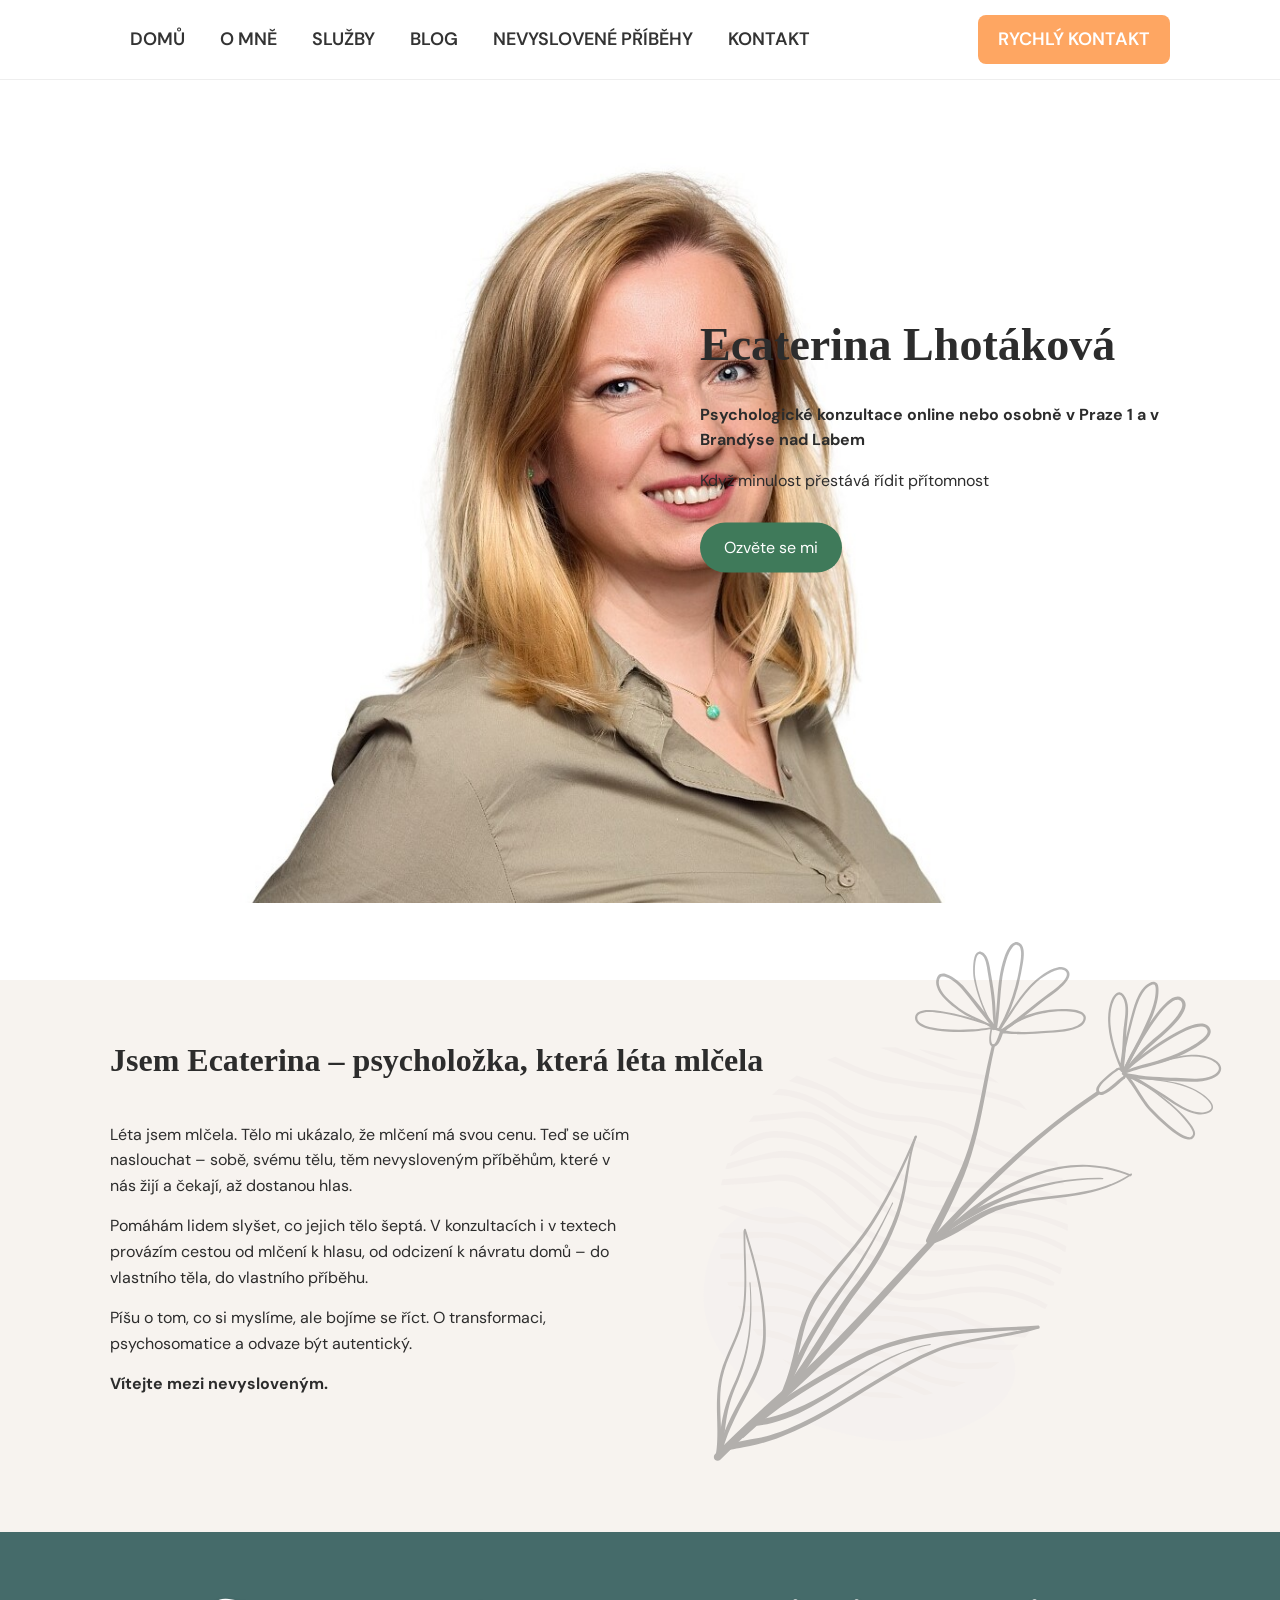
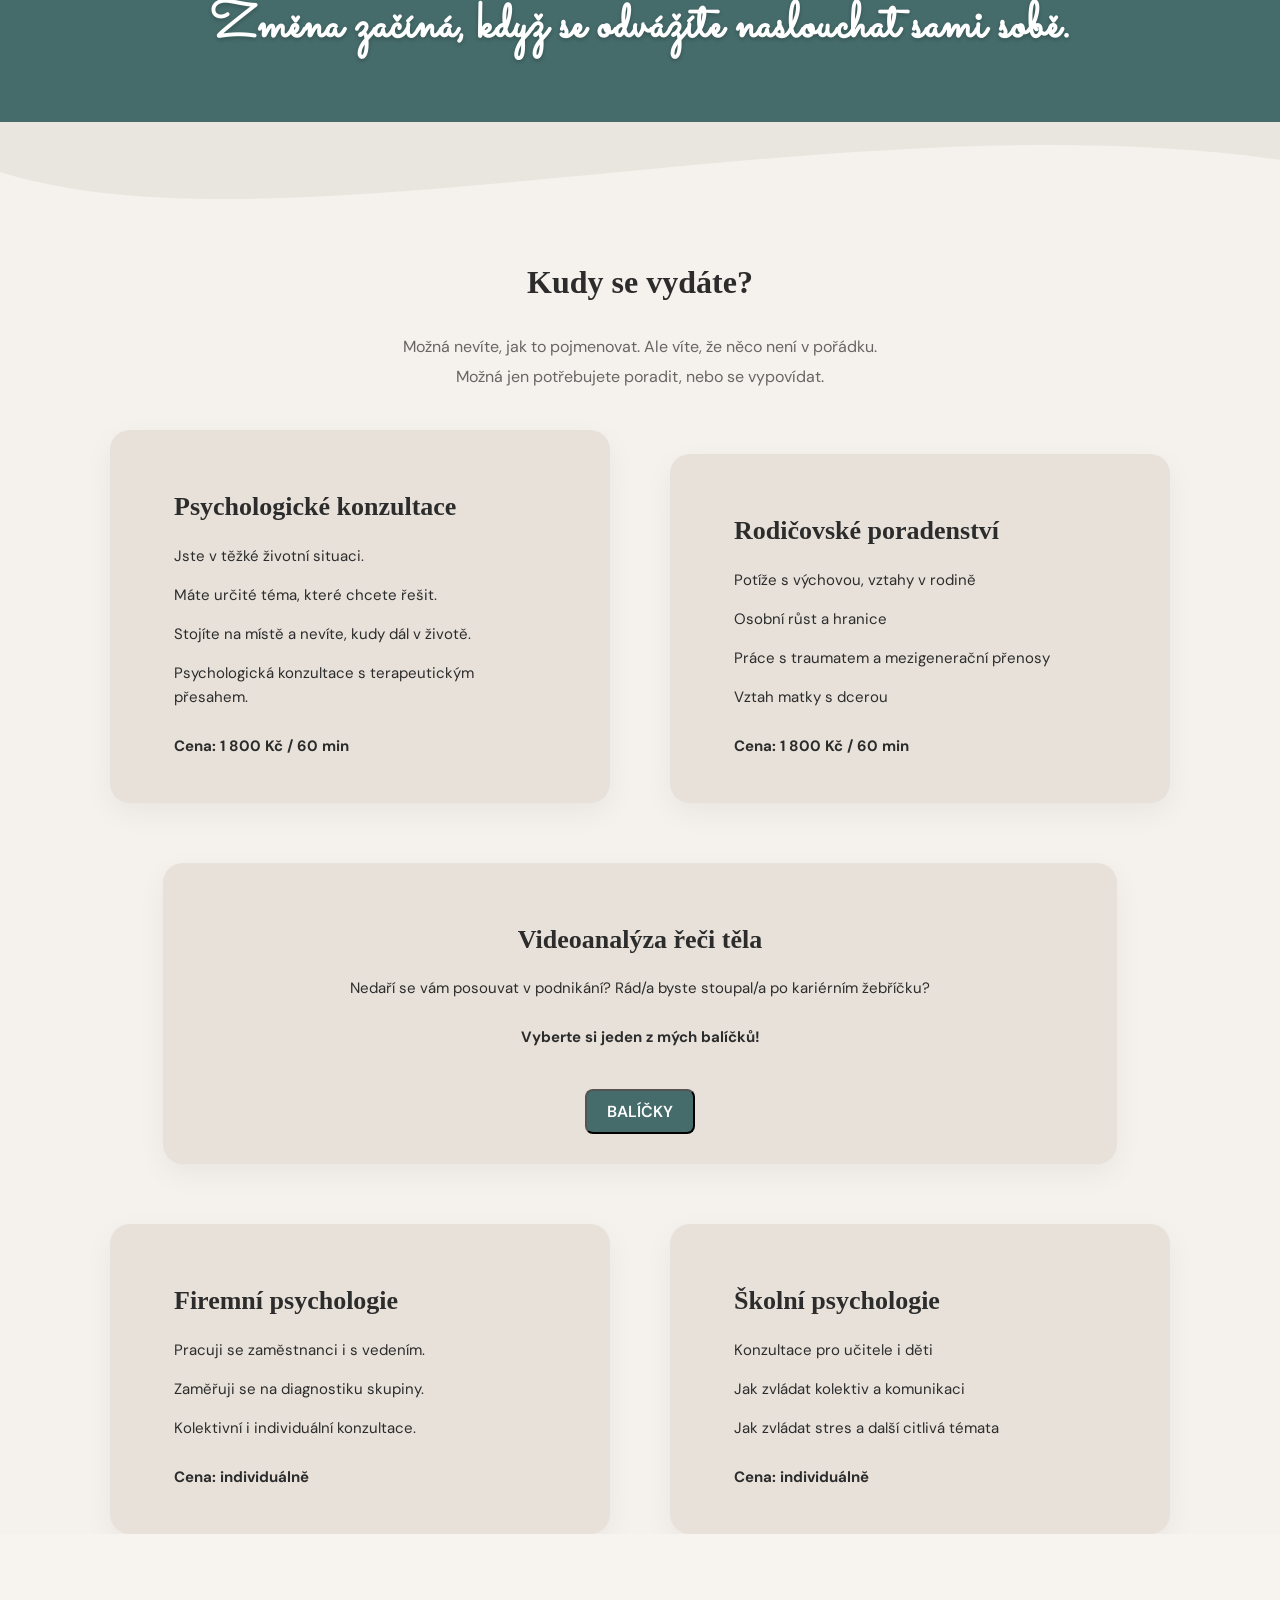
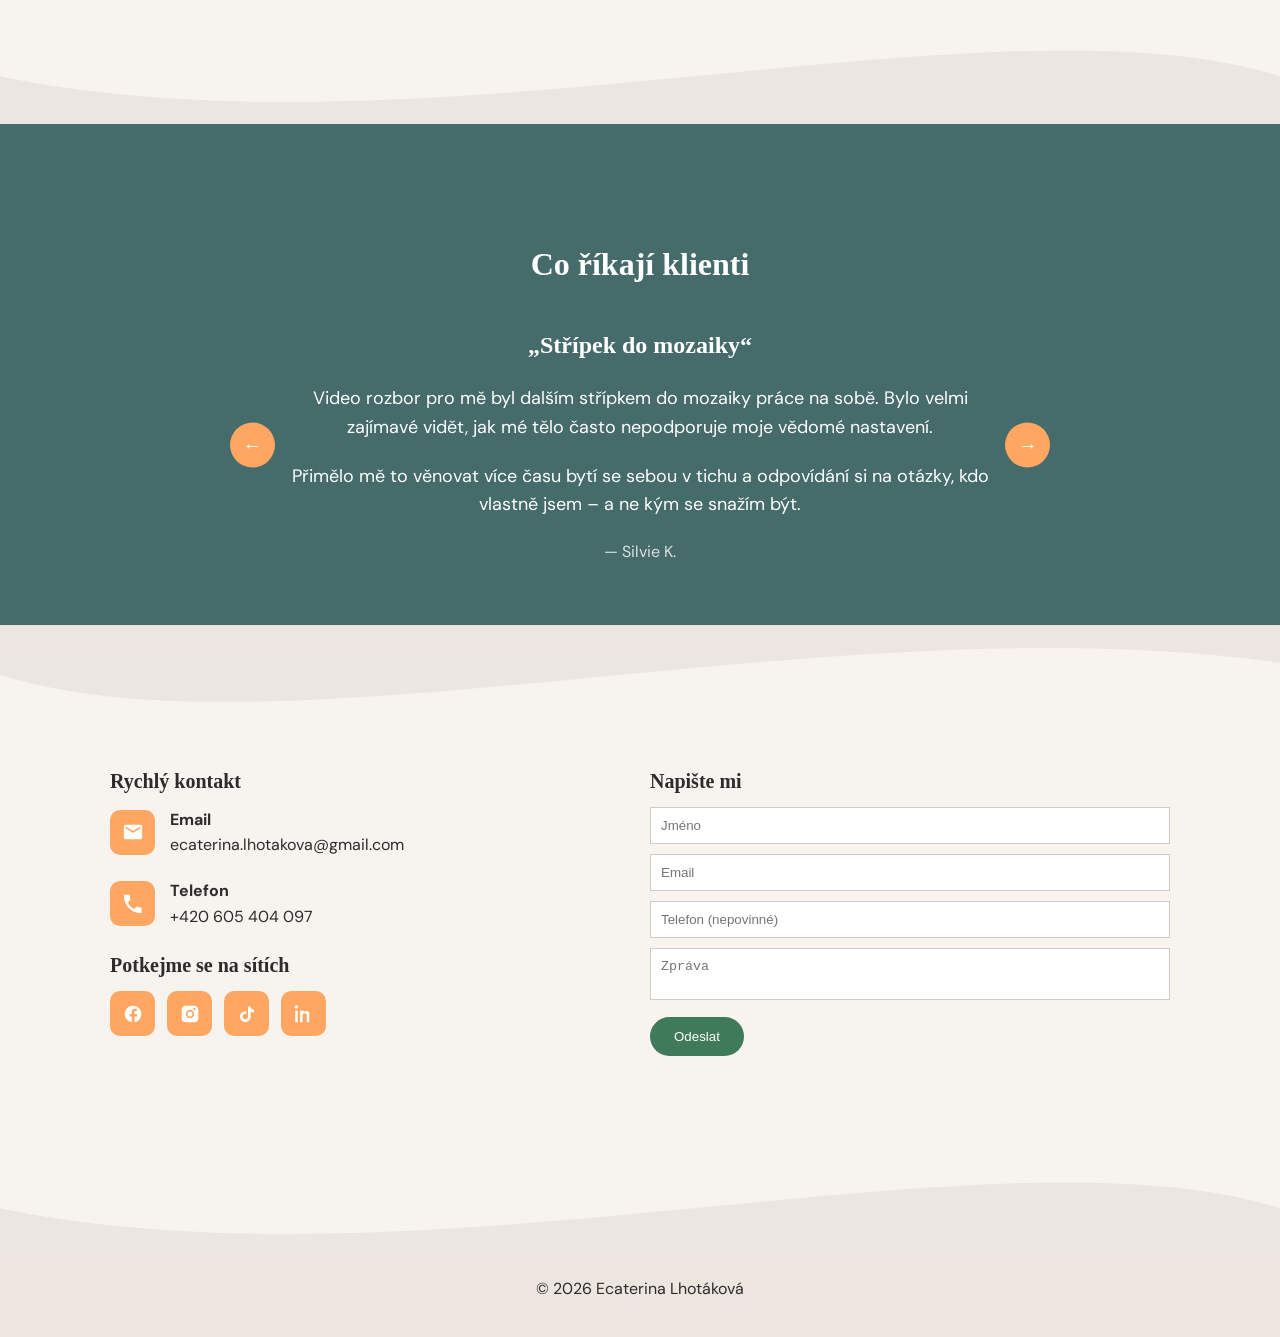
==== index.html @ ab22a276 "Update index.html" ====
<!DOCTYPE html>
<html lang="cs">
<head>
  <meta charset="UTF-8">
  <meta name="viewport" content="width=device-width, initial-scale=1.0">
  <title>Ecaterina Lhotáková</title>

  <link href="https://fonts.googleapis.com/css2?family=DM+Sans:wght@300;400;500;700&display=swap" rel="stylesheet">
  <link href="https://fonts.googleapis.com/css2?family=Great+Vibes:ital,wght@0,400;1,400&display=swap" rel="stylesheet">
  <link href="https://fonts.googleapis.com/css2?family=Sacramento&display=swap" rel="stylesheet">

  <link rel="stylesheet" href="style.css">
  <link rel="stylesheet" href="components.css">
  <link rel="stylesheet" href="pages.css">
</head>

<body id="top">

<header class="header">
  <div class="container header-inner">

    <nav class="nav">
      <a href="#top">Domů</a>
      <a href="#about">O mně</a>
      <a href="#services">Služby</a>
      <a href="blog.html">Blog</a>
      <a href="pribehy.html">Nevyslovené příběhy</a>
      <a href="#contact">Kontakt</a>
    </nav>

    <a href="#contact" class="cta-btn">Rychlý kontakt</a>

    <div class="hamburger">
      <span></span>
      <span></span>
      <span></span>
    </div>

  </div>
</header>

<main>

<section class="section hero">

    <div class="hero-text">
  <h1>Ecaterina Lhotáková</h1>


  <p class="hero-intro">
  <strong>Psychologické konzultace online nebo osobně v Praze 1 a v Brandýse nad Labem</strong>
</p>
      <p class="hero-subtitle">
  Když minulost přestává řídit přítomnost
</p>

  <a href="#contact" class="btn">Ozvěte se mi</a>
</div>

</section>

<section id="about" class="section about">
  <div class="container">

    <h2>Jsem Ecaterina – psycholožka, která léta mlčela</h2>

    <div class="about-grid">

  <div class="about-text">
    <p>
      Léta jsem mlčela. Tělo mi ukázalo, že mlčení má svou cenu. Teď se učím naslouchat – sobě, svému tělu, těm nevysloveným příběhům, které v nás žijí a čekají, až dostanou hlas.
    </p>
    <p>
      Pomáhám lidem slyšet, co jejich tělo šeptá. V konzultacích i v textech provázím cestou od mlčení k hlasu, od odcizení k návratu domů – do vlastního těla, do vlastního příběhu.
    </p>
    <p>
      Píšu o tom, co si myslíme, ale bojíme se říct. O transformaci, psychosomatice a odvaze být autentický.
    </p>
    <p><strong>Vítejte mezi nevysloveným.</strong></p>
  </div>

  <div class="about-image">
    <img src="fd.svg" alt="CTA">
  </div>

</div>
</section>

<section class="section mid-text">
  <div class="container">
    <h2>Změna začíná, když se odvážíte naslouchat sami sobě.</h2>
  </div>
</section>

<section id="services" class="section services">
  <div class="container">

    <div class="services-intro">
  <h2>Kudy se vydáte?</h2>

  <p>
    Možná nevíte, jak to pojmenovat. Ale víte, že něco není v pořádku.
  </p>

  <p>
    Možná jen potřebujete poradit, nebo se vypovídat.
  </p>
</div>

    <div class="services-grid">

      
      <div class="service-card">
        
        <h3>Psychologické konzultace</h3>
        <p>Jste v těžké životní situaci.</p>
        <p>Máte určité téma, které chcete řešit.</p>
        <p>Stojíte na místě a nevíte, kudy dál v životě.</p>
        <p>Psychologická konzultace s terapeutickým přesahem.</p>
        <p><strong>Cena: 1 800 Kč / 60 min</strong></p>
      </div>

      
      <div class="service-card">
        
        <h3>Rodičovské poradenství</h3>
        <p>Potíže s výchovou, vztahy v rodině</p>
        <p>Osobní růst a hranice</p>
        <p>Práce s traumatem a mezigenerační přenosy</p>
        <p>Vztah matky s dcerou</p>
        <p><strong>Cena: 1 800 Kč / 60 min</strong></p>
      </div>

      
      <div class="service-card service-card-main">
        
        <h3>Videoanalýza řeči těla</h3>
        <p>Nedaří se vám posouvat v podnikání? Rád/a byste stoupal/a po kariérním žebříčku?</p>
        <p><strong>Vyberte si jeden z mých balíčků!</strong></p>

        <button class="packages-btn" type="button">Balíčky</button>

        <div class="packages-content">

  <div class="package-item">
    <h4>Základní balíček</h4>
    <p>Videoanalýza + následná konzultace s doporučením</p>
    <p class="price">5 900 Kč</p>
  </div>

  <div class="package-item">
    <h4>Rozšířený balíček</h4>
    <p>Videoanalýza + následná konzultace s doporučením</p>
    <p>+ další konzultace s odstupem času (sledování pokroku)</p>
    <p class="price">7 900 Kč</p>
  </div>

  <div class="package-item">
    <h4>VIP balíček</h4>
    <p>Videoanalýza + následná konzultace s doporučením</p>
    <p>+ 2 další schůzky (sledování pokroku)</p>
    <p>+ nová videoanalýza</p>
    <p class="price">12 900 Kč</p>
  </div>

    <a href="#contact" class="packages-cta">Mám vybráno</a>

</div>
      </div>

      <div class="service-card">
        
        <h3>Firemní psychologie</h3>
        <p>Pracuji se zaměstnanci i s vedením.</p>
        <p>Zaměřuji se na diagnostiku skupiny.</p>
        <p>Kolektivní i individuální konzultace.</p>
        <p><strong>Cena: individuálně</strong></p>
      </div>
      
      
      <div class="service-card">
        
        <h3>Školní psychologie</h3>
        <p>Konzultace pro učitele i děti</p>
        <p>Jak zvládat kolektiv a komunikaci</p>
        <p>Jak zvládat stres a další citlivá témata</p>
        <p><strong>Cena: individuálně</strong></p>
      </div>

      
     </div>

  </div>
</section>

<div class="section-wave"></div>

<section class="section reviews">
  <div class="container">

    <h2 class="section-title">Co říkají klienti</h2>

    <div class="reviews-slider">

      <!-- ŠIPKA DOLEVA -->
      <button class="arrow arrow-left" type="button">&#8592;</button>

      <!-- RECENZE -->
      <div class="review active">
  <h3>„Střípek do mozaiky“</h3>
  <p>
    Video rozbor pro mě byl dalším střípkem do mozaiky práce na sobě. Bylo velmi zajímavé vidět, jak mé tělo často nepodporuje moje vědomé nastavení.
  </p>
  <p>
    Přimělo mě to věnovat více času bytí se sebou v tichu a odpovídání si na otázky, kdo vlastně jsem – a ne kým se snažím být.
  </p>
  <span class="author">— Silvie K.</span>
</div>

<div class="review">
  <h3>Nejistota při veřejném projevu</h3>
  <p>
    Službu Ecateriny jsem vyhledala, protože jsem se cítila velmi nejistě při veřejném vystupování. Získala jsem jasné vysvětlení, jaké signály svým projevem vysílám.
  </p>
  <p>
    Dostala jsem konkrétní doporučení, jak pracovat s řečí těla, abych působila jistěji. Oceňuji profesionální a zároveň srozumitelný přístup.
  </p>
  <span class="author">— Valérie M.</span>
</div>

<div class="review">
  <h3>Cit pro detail</h3>
  <p>
    Ecaterina má skvělý cit pro detail a její zpětná vazba dokáže otevřít úplně nový pohled na to, jak působíš na ostatní.
  </p>
  <p>
    Tělo a hlas často prozradí víc než slova – a když se naučíš s tím vědomě pracovat, je to silný nástroj, zejména v podnikání.
  </p>
  <span class="author">— Martin R.</span>
</div>

      <!-- ŠIPKA DOPRAVA -->
      <button class="arrow arrow-right" type="button">&#8594;</button>

    </div>

  </div>
</section>


<section id="contact" class="section contact">
  <div class="container">

      <div class="contact-grid">

      <!-- LEVÁ STRANA -->
<div class="contact-info">

  <h3>Rychlý kontakt</h3>

  <a href="mailto:ecaterina.lhotakova@gmail.com" class="contact-item">
    <div class="contact-icon">
      <svg viewBox="0 0 24 24" width="22" height="22" fill="currentColor">
        <path d="M20 4H4c-1.1 0-2 .9-2 2v12c0 1.1.9 2 2 2h16c1.1 0 2-.9 2-2V6c0-1.1-.9-2-2-2zm0 4-8 5-8-5V6l8 5 8-5v2z"/>
      </svg>
    </div>
    <div>
      <strong>Email</strong><br>
      ecaterina.lhotakova@gmail.com
    </div>
  </a>

  <a href="tel:+420605404097" class="contact-item">
    <div class="contact-icon">
      <svg viewBox="0 0 24 24" width="22" height="22" fill="currentColor">
        <path d="M6.6 10.8c1.4 2.7 3.9 5.2 6.6 6.6l2.2-2.2c.3-.3.7-.4 1.1-.3 1.2.4 2.5.6 3.9.6.6 0 1 .4 1 1V21c0 .6-.4 1-1 1C10.5 22 2 13.5 2 3c0-.6.4-1 1-1h4.5c.6 0 1 .4 1 1 0 1.4.2 2.7.6 3.9.1.4 0 .8-.3 1.1l-2.2 2.2z"/>
      </svg>
    </div>
    <div>
      <strong>Telefon</strong><br>
      +420 605 404 097
    </div>
  </a>

  <h3>Potkejme se na sítích</h3>

  <div class="socials">

    <a href="https://www.facebook.com/ecaterina.vascautan?locale=cs_CZ" target="_blank">
      <div class="social-icon">
        <svg viewBox="0 0 24 24" width="20" height="20" fill="currentColor">
          <path d="M22 12a10 10 0 1 0-11.5 9.9v-7H8v-3h2.5V9.5c0-2.5 1.5-3.9 3.8-3.9 1.1 0 2.3.2 2.3.2v2.5h-1.3c-1.3 0-1.7.8-1.7 1.6V12H17l-.4 3h-2.7v7A10 10 0 0 0 22 12"/>
        </svg>
      </div>
    </a>

    <a href="https://www.instagram.com/ecaterina_lhotakova/?next=%2F" target="_blank">
      <div class="social-icon">
        <svg viewBox="0 0 24 24" width="20" height="20" fill="currentColor">
          <path d="M7 2C4.2 2 2 4.2 2 7v10c0 2.8 2.2 5 5 5h10c2.8 0 5-2.2 5-5V7c0-2.8-2.2-5-5-5H7zm5 5a5 5 0 1 1 0 10 5 5 0 0 1 0-10zm6.5-.9a1.4 1.4 0 1 1-2.8 0 1.4 1.4 0 0 1 2.8 0zM12 9a3 3 0 1 0 0 6 3 3 0 0 0 0-6z"/>
        </svg>
      </div>
    </a>

    <a href="https://www.tiktok.com/@ecatherina.obaterida?_r=1&_t=ZN-95kZPZFMeaU" target="_blank">
      <div class="social-icon">
        <svg viewBox="0 0 24 24" width="20" height="20" fill="currentColor">
          <path d="M16 3c.6 2.1 2.3 3.8 4.5 4.2v3.1c-1.4-.1-2.8-.6-4-1.4v6.3a6.5 6.5 0 1 1-6.5-6.5c.4 0 .8 0 1.2.1v3.3c-.4-.1-.8-.2-1.2-.2a3.2 3.2 0 1 0 3.2 3.2V3h2.8z"/>
        </svg>
      </div>
    </a>

    <a href="https://www.linkedin.com/in/ecaterina-lhotáková/" target="_blank">
  <div class="social-icon">
    <svg viewBox="0 0 24 24" width="20" height="20" fill="currentColor">
      <path d="M4.98 3.5C4.98 4.6 4.1 5.5 3 5.5S1.02 4.6 1.02 3.5 1.9 1.5 3 1.5s1.98.9 1.98 2zM1.5 8h3V22h-3V8zm7.5 0h2.88v1.91h.04c.4-.76 1.38-1.56 2.84-1.56 3.04 0 3.6 2 3.6 4.59V22h-3v-7.12c0-1.7-.03-3.88-2.36-3.88-2.36 0-2.72 1.84-2.72 3.75V22h-3V8z"/>
    </svg>
  </div>
</a>

  </div>

</div>

      <!-- PRAVÁ STRANA -->
      <div class="contact-form-wrapper">

        <h3>Napište mi</h3>

        <form class="contact-form">
  <input type="text" placeholder="Jméno" required>
  <input type="email" placeholder="Email" required>
  <input type="tel" placeholder="Telefon (nepovinné)">
  <textarea placeholder="Zpráva" required></textarea>

  <button type="submit" class="btn">Odeslat</button>
</form>

      </div>

    </div>

  </div>
</section>

<div class="section-wave"></div>

</main>

<footer class="footer">
  <div class="container">
    <p>© 2026 Ecaterina Lhotáková</p>
  </div>
</footer>

<script>
  const btn = document.querySelector('.packages-btn');
  const content = document.querySelector('.packages-content');
  const card = document.querySelector('.service-card-main');
  const cta = document.querySelector('.packages-cta');

  btn.addEventListener('click', function(e) {
    e.preventDefault();
    e.stopPropagation();

    content.classList.toggle('active');

    if (content.classList.contains('active')) {
      btn.textContent = 'Skrýt balíčky';
    } else {
      btn.textContent = 'Balíčky';
    }
  });

  content.addEventListener('click', function(e) {
    e.stopPropagation();
  });

  document.addEventListener('click', function(e) {
  if (!e.target.closest('.service-card-main')) {
    content.classList.remove('active');
    btn.textContent = 'Balíčky';
  }
});

  cta.addEventListener('click', function() {
    content.classList.remove('active');
    btn.textContent = 'Balíčky';
  });

/* RECENZE SLIDER */
const reviews = document.querySelectorAll('.review');
const leftArrow = document.querySelector('.arrow-left');
const rightArrow = document.querySelector('.arrow-right');

let current = 0;

function showReview(index) {
  reviews.forEach(r => r.classList.remove('active'));
  reviews[index].classList.add('active');
}

rightArrow.addEventListener('click', function() {
  current++;
  if (current >= reviews.length) current = 0;
  showReview(current);
});

leftArrow.addEventListener('click', function() {
  current--;
  if (current < 0) current = reviews.length - 1;
  showReview(current);
});

  /* SWIPE PRO MOBILY */
let touchStartX = 0;
let touchEndX = 0;

const slider = document.querySelector('.reviews-slider');

slider.addEventListener('touchstart', e => {
  touchStartX = e.changedTouches[0].screenX;
}, {passive: true});

slider.addEventListener('touchend', e => {
  touchEndX = e.changedTouches[0].screenX;
  handleSwipe();
}, {passive: true});

function handleSwipe() {
  const swipeThreshold = 50; // minimální délka swipu v pixelech
  
  if (touchEndX < touchStartX - swipeThreshold) {
    // Swipe doleva -> další recenze
    current++;
    if (current >= reviews.length) current = 0;
    showReview(current);
  }
  
  if (touchEndX > touchStartX + swipeThreshold) {
    // Swipe doprava -> předchozí recenze
    current--;
    if (current < 0) current = reviews.length - 1;
    showReview(current);
  }
}

 /* HAMBURGER MENU + LOCK SCROLL (FULL FIX) */
const hamburger = document.querySelector('.hamburger');
const nav = document.querySelector('.nav');
const navLinks = document.querySelectorAll('.nav a');

let scrollPosition = 0;

hamburger.addEventListener('click', function(e) {
  e.stopPropagation();

  const isOpen = hamburger.classList.toggle('active');
  nav.classList.toggle('active');

  if (isOpen) {
    scrollPosition = window.scrollY;
    document.body.style.top = `-${scrollPosition}px`;
    document.body.classList.add('menu-open');
  } else {
    document.body.classList.remove('menu-open');
    document.body.style.top = '';
    window.scrollTo(0, scrollPosition);
  }
});

/* ZAVŘENÍ KLIKEM MIMO */
document.addEventListener('click', function(e) {
  if (!e.target.closest('.header')) {

    hamburger.classList.remove('active');
    nav.classList.remove('active');

    if (document.body.classList.contains('menu-open')) {
      document.body.classList.remove('menu-open');
      document.body.style.top = '';
      window.scrollTo(0, scrollPosition);
    }

  }
});

/* ZAVŘENÍ PO KLIKU NA POLOŽKU */
navLinks.forEach(link => {
  link.addEventListener('click', function(e) {

    hamburger.classList.remove('active');
    nav.classList.remove('active');

    document.body.classList.remove('menu-open');
    document.body.style.top = '';

    if (link.getAttribute('href') === '#top') {
      window.scrollTo({ top: 0, behavior: 'smooth' });
    } else {
      window.scrollTo(0, scrollPosition);
    }

  });
});
</script>

</body>
</html>
---- style.css ----
:root {
  --primary: #8c6f5a;
  --bg: #f7f3ef;
  --text: #2c2c2c;
  --accent: #d6c3b3;
}

/* RESET + ZÁKLAD */
* {
  margin: 0;
  padding: 0;
  box-sizing: border-box;
}

body {
  font-family: "DM Sans", Helvetica, Arial, sans-serif;
  line-height: 1.6;
  color: var(--text);
  background: var(--bg);
  overflow-x: hidden;
}

html {
  scroll-behavior: smooth;
  overflow-x: hidden;
}

h1, h2, h3 {
  font-family: Georgia, serif;
}

/* KONTEJNER */
.container {
  max-width: 1100px;
  margin: 0 auto;
  padding: 0 20px;
}

/* SEKCE */
.section {
  padding: 60px 0;
  scroll-margin-top: 70px;
}

/* NADPISY */
h1 {
  font-size: 32px;
  margin-bottom: 20px;
}

h2 {
  font-size: 24px;
  margin-bottom: 40px;
  line-height: 1.3;
}

h3 {
  font-size: 20px;
  margin-bottom: 10px;
}

/* TEXT */
p {
  margin-bottom: 15px;
}

@media (max-width: 768px) {
  body.menu-open {
    position: fixed;
    width: 100%;
    overflow: hidden;
  }
}
---- components.css ----
/* TLAČÍTKO */
.btn {
  display: inline-block;
  padding: 12px 24px;
  background: #3f7a5a;
  color: white;
  text-decoration: none;
  border-radius: 30px;
  transition: 0.3s;
  width: auto;
}

.btn:hover {
  background: #6f5747;
}

/* HEADER */
.header {
  background: white;
  border-bottom: 1px solid #eee;
  position: fixed;
  top: 0;
  left: 0;
  width: 100%;
  z-index: 1000;
}

.header-inner {
  display: flex;
  justify-content: space-between;
  align-items: center;
  padding: 15px 20px;
}

.nav {
  display: flex;
  gap: 35px;
  align-items: center;
  padding-left: 20px;
}

.nav a {
  text-decoration: none;
  color: #333333;
  font-size: 18px;
  font-family: "DM Sans", Helvetica, Arial, Lucida, sans-serif;
  text-transform: uppercase;
  font-weight: 600;
  transition: color 0.3s ease;
}

.nav a:hover {
  color: #FEA662;
}

/* HERO */
.hero {
  position: relative;
  padding: 0;
  height: 100vh;
  margin-top: 80px;

  background-image: url("ecaterina.jpg");
  background-size: contain;
  background-repeat: no-repeat;
  background-position: -40% center;
  background-color: white;
}

.hero .container {
  height: 100%;
  display: flex;
  flex-direction: column;
  justify-content: center;
  align-items: flex-end;

  width: 100%;
  padding-right: 80px;
}

.hero-text {
  position: absolute;
  right: 80px;
  top: 40%;
  transform: translateY(-50%);

  max-width: 500px;
  text-align: left;
}

.hero h1 {
  font-size: 46px;
}

.hero-subtitle {
  margin-bottom: 30px;
}

/* GRIDY */
.about-grid {
  display: grid;
  gap: 20px;
}

.contact-grid {
  display: grid;
  gap: 20px;
}

/* KARTY */
.service-card:nth-child(odd) {
  align-self: flex-start;
}

.service-card:nth-child(even) {
  align-self: flex-end;
}


/* FORM */
.contact-form input,
.contact-form textarea {
  width: 100%;
  padding: 10px;
  margin-bottom: 10px;
  border: 1px solid #ccc;
  resize: none;
}

/* FOOTER */
.footer {
  text-align: center;
  padding: 20px 0;
  margin-top: 0px;
  background: #ece6df
}

.blog-grid {
  display: grid;
  gap: 20px;
}

.blog-card {
  padding: 25px;
  background: white;
  border-radius: 12px;
  box-shadow: 0 5px 20px rgba(0,0,0,0.05);
}

.story {
  max-width: 700px;
  margin: 0 auto;
  font-size: 17px;
  line-height: 1.8;
}

.about-grid {
  position: relative;
}

.about-image {
  position: absolute;
  right: 50px;
  top: -250px;
  z-index: 10;
}

.about-image img {
  max-width: 400px;
  width: 100%;
  transform: rotate(45deg);
  opacity: 0.35;
}

.about h2 {
  position: relative;
  z-index: 20;
}

.mid-text {
  background: #456B6A;
  text-align: center;
  margin-top: 60px;
}

.mid-text h2 {
  color: white;
  margin: 0 auto;
  max-width: 1100px;
  line-height: 1.4;
  letter-spacing: 0.5px;
  font-family: 'Sacramento', cursive;
  font-size: 50px;
  text-shadow: 0 2px 4px rgba(0,0,0,0.2);
}

.cta-btn {
  background: #FEA662;
  color: white;
  padding: 10px 20px;
  border-radius: 8px;
  text-decoration: none;
  font-family: "DM Sans", Helvetica, Arial, sans-serif;
  font-size: 18px;
  font-weight: 600;
  text-transform: uppercase;
  transition: background 0.3s ease;
}

.cta-btn:hover {
  background: #e69555;
}

.services .section-title {
  text-align: center;
}


/* INTRO */
.services-intro {
  text-align: center;
  max-width: 600px;
  margin: 80px auto 40px;
}

.services-intro p {
  opacity: 0.7;
  margin-top: -10px;
}

.services {
  background: #f5f1ec;
  position: relative;
  overflow: hidden;
  margin-bottom: 0px;
  padding-bottom: 0;
}

.services::before {
  content: "";
  position: absolute;
  top: -100px;
  left: 0;
  width: 100%;
  height: 300px;

  background-image: url("data:image/svg+xml,%3Csvg viewBox='0 0 1440 320' xmlns='http://www.w3.org/2000/svg'%3E%3Cpath fill='%23d8d1ca' fill-opacity='0.4' d='M0,160 C320,260 960,60 1440,160 L1440,0 L0,0 Z'%3E%3C/path%3E%3C/svg%3E");
  background-repeat: no-repeat;
  background-size: cover;
  z-index: 0;
}

.section-wave {
  width: 100%;
  height: 190px;

  background-image: url("data:image/svg+xml,%3Csvg viewBox='0 0 1440 320' xmlns='http://www.w3.org/2000/svg'%3E%3Cpath fill='%23d8d1ca' fill-opacity='0.4' d='M0,160 C320,60 960,260 1440,160 L1440,320 L0,320 Z'%3E%3C/path%3E%3C/svg%3E");
  background-repeat: no-repeat;
  background-size: cover;

  transform: scaleX(-1);

  display: block;
  line-height: 0;
}

.service-card h3 {
  margin-top: 0;
}

.services-row .service-card > *:last-child {
  margin-top: auto;
}

@media (min-width: 768px) {
  .services-grid {
    grid-template-columns: repeat(2, 1fr);
  }

.service-card-main {
  grid-column: span 2;
  width: 90%;
  margin: 0 auto;
}
}

/* SERVICE KARTY */
.services-grid {
  display: grid;
  gap: 60px;
  margin-top: 40px;
}

.service-card {
  position: relative;
  background: #e7e1da;
  padding: 40px 64px 30px;
  border-radius: 20px;
  text-align: left;
  box-shadow: 0 10px 30px rgba(0,0,0,0.05);
}

.service-card p {
  font-size: 15px;
}

.service-card strong {
  display: block;
  margin-top: 25px;
}

.service-card h3 {
  margin-top: 20px;
  margin-bottom: 20px;
  font-size: 26px;
  line-height: 1.3;
}

.service-card-main {
  text-align: center;
}

/* TLAČÍTKO BALÍČKY */
.packages-btn {
  display: inline-block;
  margin-top: 25px;

  background: #456B6A; /* stejná barva jako mid-text */
  color: white;

  padding: 10px 20px;
  border-radius: 8px;

  text-decoration: none;
  font-family: "DM Sans", Helvetica, Arial, sans-serif;
  font-size: 16px;
  font-weight: 600;
  text-transform: uppercase;
}

.packages-btn:hover {
  background: #6f5747;
}

/* BALÍČKY - skryté */
.packages-content {
  max-height: 0;
  overflow: hidden;
  transition: max-height 0.5s ease;

  margin-top: 0;
  text-align: center;
}

.packages-content.active {
  max-height: 1000px;
  margin-top: 25px;
}

/* CTA v balíčcích */
.packages-cta {
  display: inline-block;
  margin-top: 30px;

  background: #FEA662;
  color: white;

  padding: 12px 24px;
  border-radius: 8px;

  text-decoration: none;
  font-weight: 600;
  text-transform: uppercase;
}

.packages-cta:hover {
  background: #e69555;
}

/* RECENZE */
.reviews {
  background: #456B6A;
  text-align: center;
  margin-top: 0;
  padding-top: 120px;
  position: relative;
  z-index: 2;
}

.reviews h2 {
  color: white;
}

.reviews-slider {
  position: relative;
  max-width: 700px;
  margin: 0 auto;
  min-height: 200px;
}

/* PLYNULÝ PŘECHOD RECENZÍ */
.review {
  position: absolute;
  top: 0;
  left: 0;
  width: 100%;

  opacity: 0;
  transition: opacity 0.5s ease;

  color: white;
}

.review.active {
  opacity: 1;
  position: relative;
}

.review h3 {
  font-size: 24px;
  margin-bottom: 20px;
}

.review p {
  font-size: 18px;
  line-height: 1.6;
  margin-bottom: 20px;
}

.author {
  display: block;
  font-size: 16px;
  opacity: 0.8;
}

/* ŠIPKY */
.arrow {
  position: absolute;
  top: 50%;
  transform: translateY(-50%);

  width: 45px;
  height: 45px;

  border-radius: 50%;
  border: none;

  background: #FEA662;
  color: white;

  font-size: 20px;
  cursor: pointer;

  transition: background 0.3s ease;
}

.arrow:hover {
  background: #e69555;
}

.arrow-left {
  left: -60px;
}

.arrow-right {
  right: -60px;
}

/* KONTAKT IKONY */
.contact-item {
  display: flex;
  align-items: center;
  gap: 15px;
  margin-bottom: 20px;
}

.contact-icon {
  width: 45px;
  height: 45px;

  border-radius: 10px; /* místo 50% */

  background: #FEA662;
  color: white;

  display: flex;
  align-items: center;
  justify-content: center;
}

.contact-item {
  color: inherit;
  text-decoration: none;
}

.contact-item:hover {
  text-decoration: none;
}

.socials {
  display: flex;
  gap: 12px;
  margin-top: 10px;
}

.social-icon {
  width: 45px;
  height: 45px;
  border-radius: 10px;

  background: #FEA662;
  color: white;

  display: flex;
  align-items: center;
  justify-content: center;
}

.contact {
  position: relative;
  padding-bottom: 10px;
}

.contact::before {
  content: "";
  position: absolute;
  top: -100px;
  left: 0;
  width: 100%;
  height: 300px;

  background-image: url("data:image/svg+xml,%3Csvg viewBox='0 0 1440 320' xmlns='http://www.w3.org/2000/svg'%3E%3Cpath fill='%23d8d1ca' fill-opacity='0.4' d='M0,160 C320,260 960,60 1440,160 L1440,0 L0,0 Z'%3E%3C/path%3E%3C/svg%3E");
  background-repeat: no-repeat;
  background-size: cover;

  z-index: 0;
}

.contact .container {
  position: relative;
  z-index: 1;
  padding-top: 80px;
}

.contact-form .btn {
  background: #3f7a5a;
  color: white;
  border-radius: 30px;
  padding: 12px 24px;
  border: none;
  cursor: pointer;
}

.contact-form .btn:hover {
  background: #6f5747;
}

/* HAMBURGER */
.hamburger {
  display: none;
  flex-direction: column;
  gap: 5px;
  cursor: pointer;
}

/* ČÁRKY */
.hamburger span {
  width: 28px;
  height: 3px;
  background: #FEA662;
  display: block;
  transition: 0.3s;
}

/* MOBIL */
@media (max-width: 768px) {

  .hamburger {
    display: flex;
    margin-left: auto;
  }

  .nav {
    position: absolute;
    top: 70px;
    left: 0;
    width: 100%;
    background: white;

    display: flex;
    flex-direction: column;
    gap: 20px;
    padding: 30px 20px;

    transform: translateY(-20px);
    opacity: 0;
    pointer-events: none;

    transition: all 0.3s ease;
  }

  .nav.active {
    transform: translateY(0);
    opacity: 1;
    pointer-events: auto;
  }

  .hamburger.active span:nth-child(1) {
    transform: rotate(45deg) translate(5px, 5px);
  }

  .hamburger.active span:nth-child(2) {
    opacity: 0;
  }

  .hamburger.active span:nth-child(3) {
    transform: rotate(-45deg) translate(6px, -6px);
  }

  .header-inner {
    display: flex;
    justify-content: space-between;
    align-items: center;
    position: relative;
  }

  .hero {
  height: auto !important;

  padding-top: 220px !important; /* 🔥 HLAVNÍ ŘÍZENÍ POZICE */
  padding-bottom: 40px !important;

  background-size: contain !important;
  background-position: top center !important;
  background-repeat: no-repeat !important;
}

.hero::before {
  display: none !important; /* 🔥 úplně vypnout */
}

.hero-text {
  position: static !important;
  transform: none !important;

  max-width: 100%;
  text-align: center;
  padding: 0 20px;
}

.hero h1 {
  margin-bottom: 10px;
}

.hero-subtitle {
  margin-bottom: 20px;
}

.hero .btn {
  margin-top: 10px;
}

  .reviews-slider {
    display: flex;
    flex-wrap: wrap;         /* Umožní prvkům skládat se pod sebe */
    justify-content: center; /* Vše (recenze i šipky) bude na střed */
    max-width: 100%;
  }

  .review {
    width: 100%;             /* Recenze zabere celý řádek, čímž odsune šipky pod sebe */
    order: -1;               /* Pojistka, aby recenze byla vždy nad šipkami */
    position: relative;      /* Resetuje absolutní pozici z PC */
    opacity: 0;
    display: none;           /* Skryje neaktivní recenze */
  }

  .review.active {
    display: block;          /* Ukáže jen tu aktivní */
    opacity: 1;
    margin-bottom: 30px;     /* Mezera mezi textem a šipkami */
  }

  .arrow {
    position: static;        /* Šipky přestanou "létat" a sednou si do řady */
    transform: none;
    margin: 0 30px;          /* Mezera mezi šipkami navzájem */
    display: flex;           /* Aby zůstaly viditelné a vycentrované */
    align-items: center;
    justify-content: center;
  }

  .about-image {
    position: absolute;
   
    top: 0px;
    
    right: 50px; 
    z-index: 1;
  }

  .about-image img {
    
    max-width: 400px; 
    width: 100%;
    
   
    opacity: 0.1; 
    
   
    transform: rotate(0deg); 
  }

  .about-text {
    position: relative;
    z-index: 5; 
  }

  .about {
    overflow: hidden;
  }
}
---- pages.css ----
/* TABLET A VÝŠ */
@media (min-width: 768px) {

  .about-grid {
    grid-template-columns: 1fr 1fr;
    align-items: center;
  }

  .services-grid {
  grid-template-columns: 1fr 1fr;
}

  .contact-grid {
    grid-template-columns: 1fr 1fr;
  }

.blog-grid {
  grid-template-columns: repeat(2, 1fr);
}

}

/* DESKTOP */
@media (min-width: 1024px) {

  h1 {
    font-size: 42px;
  }

  h2 {
    font-size: 32px;
  }

}
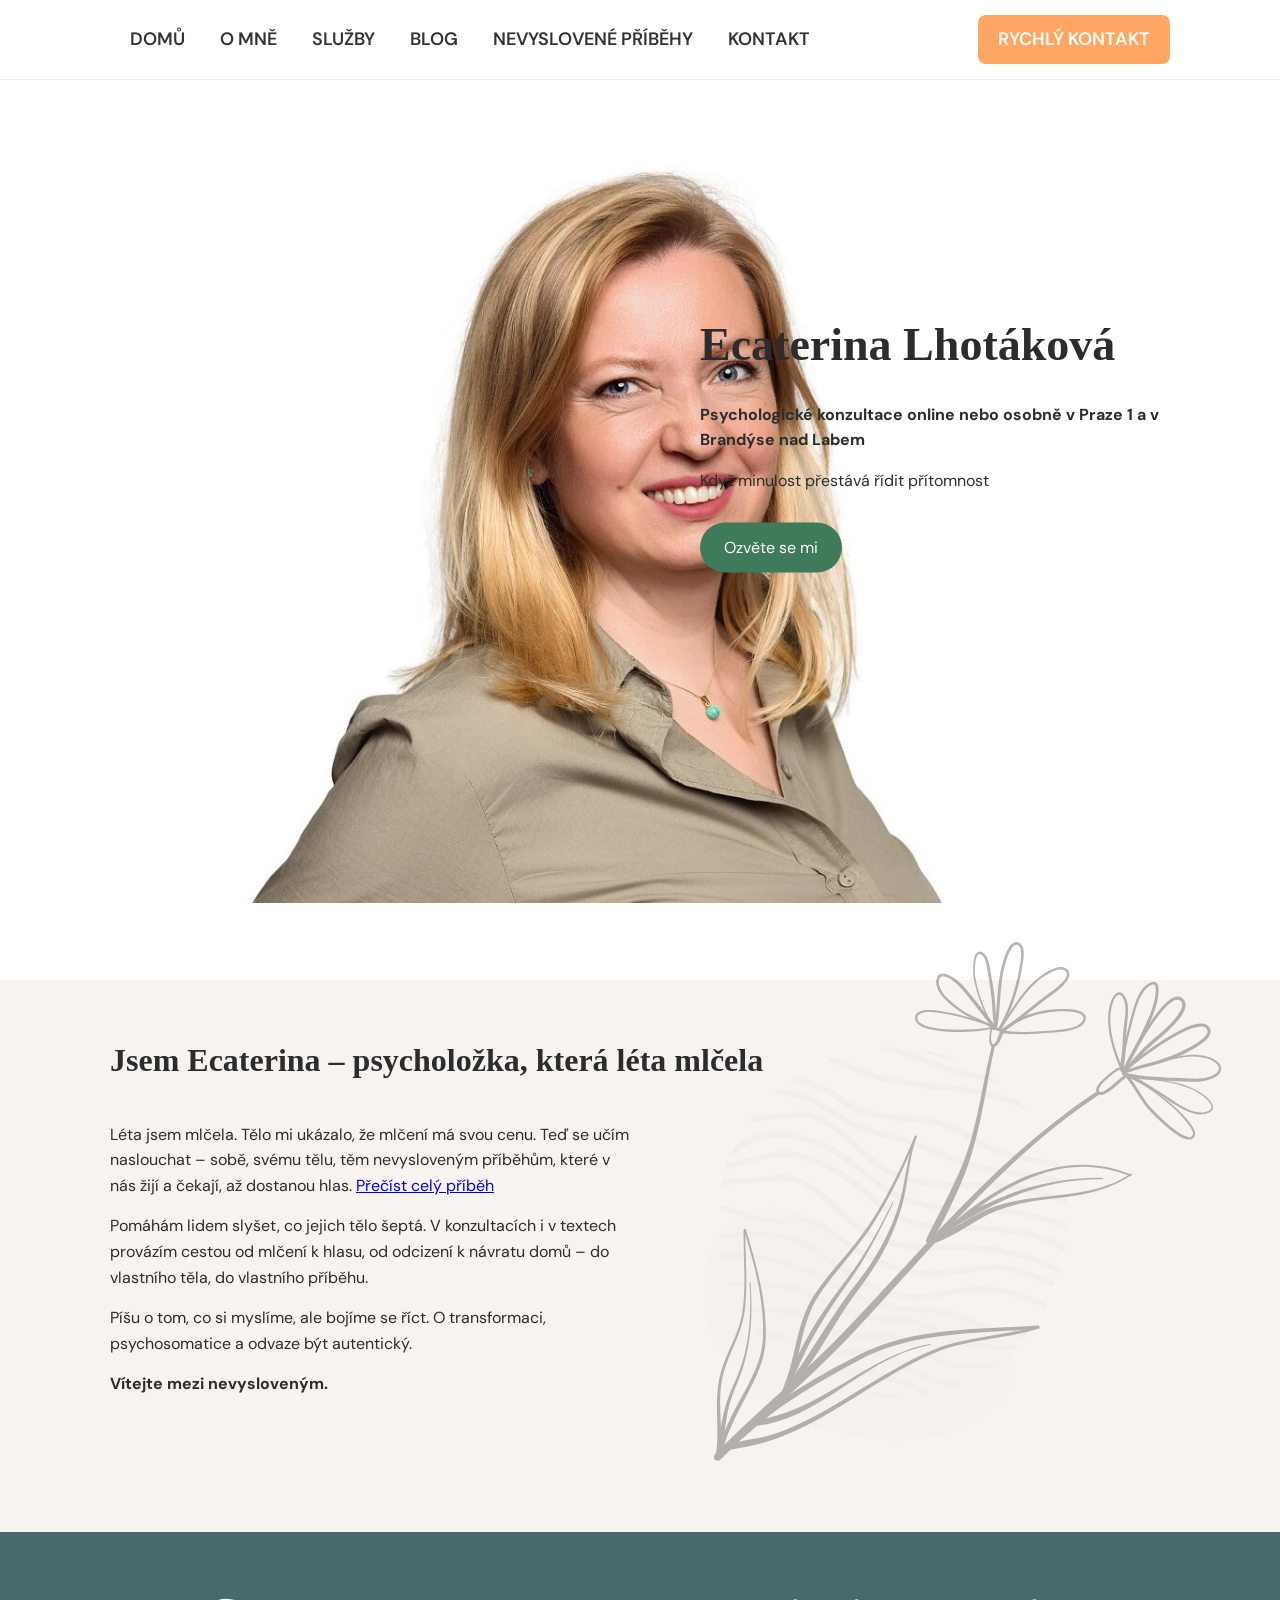
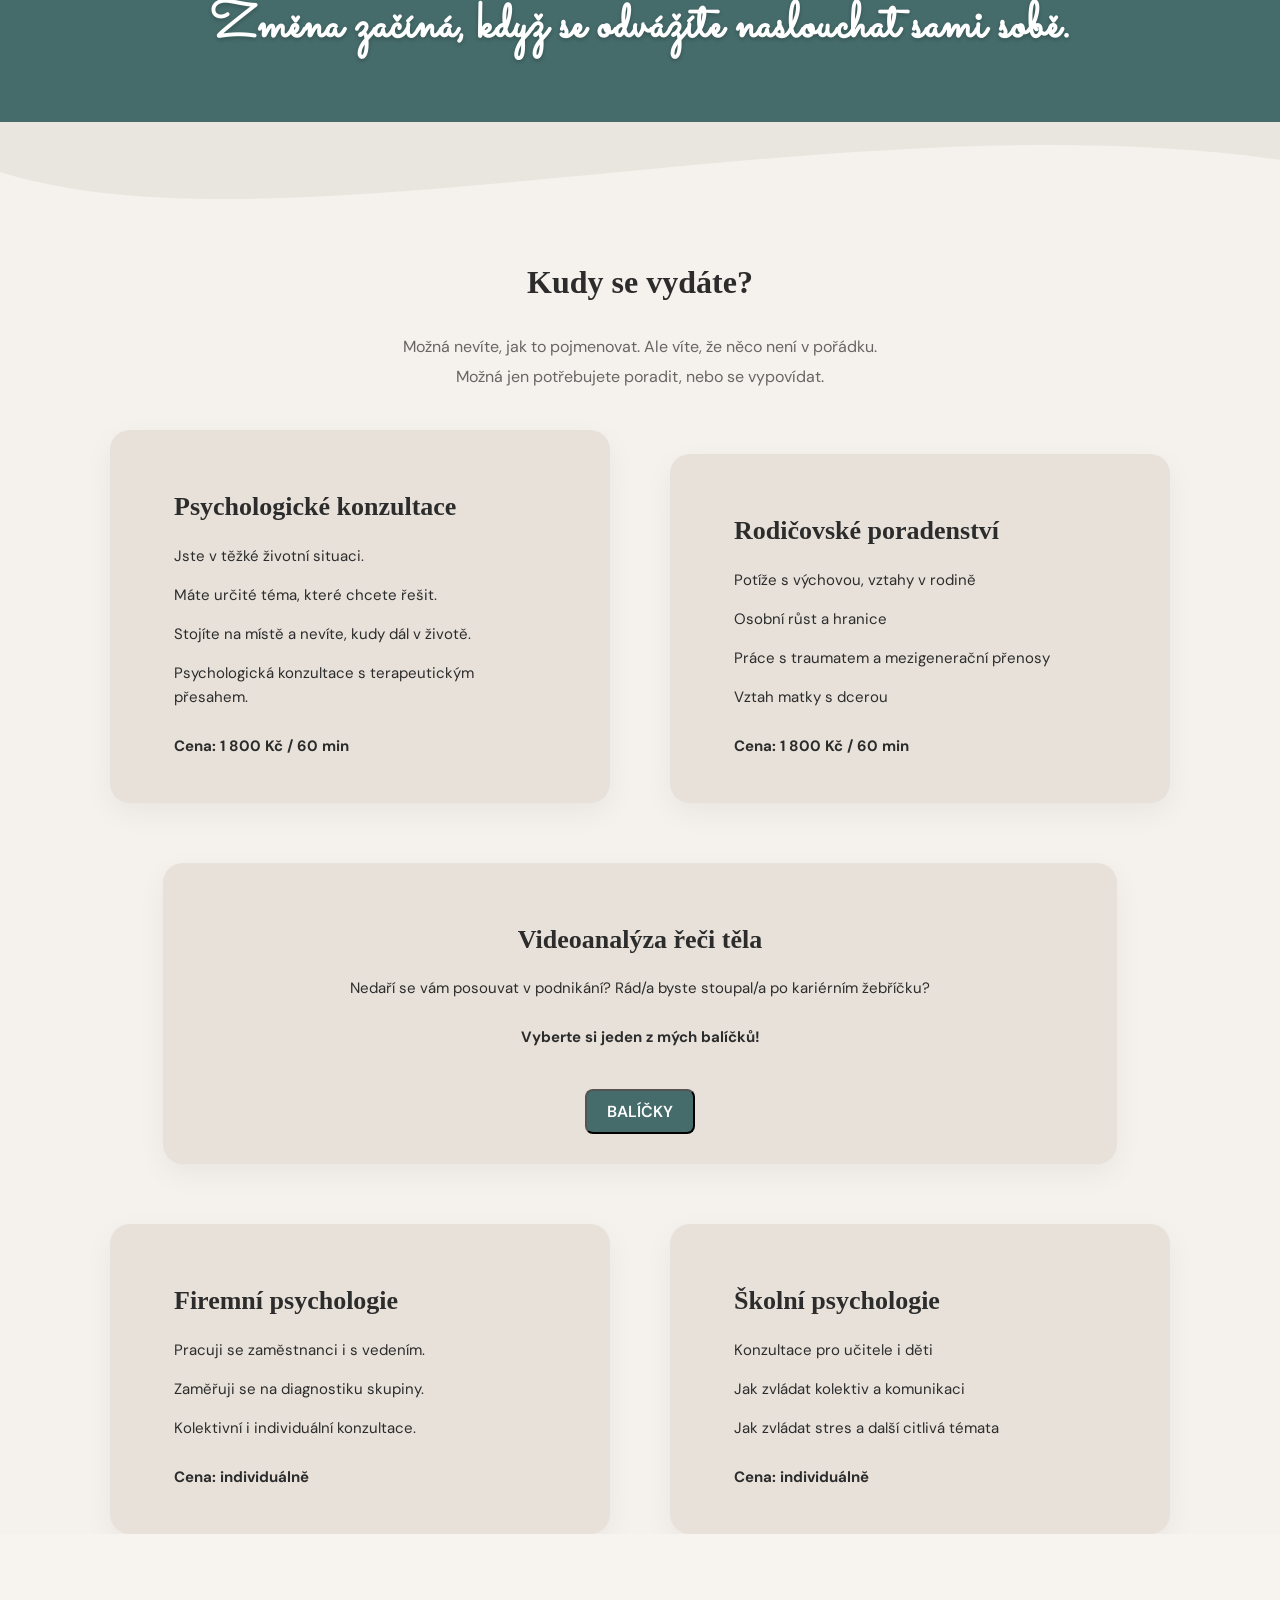
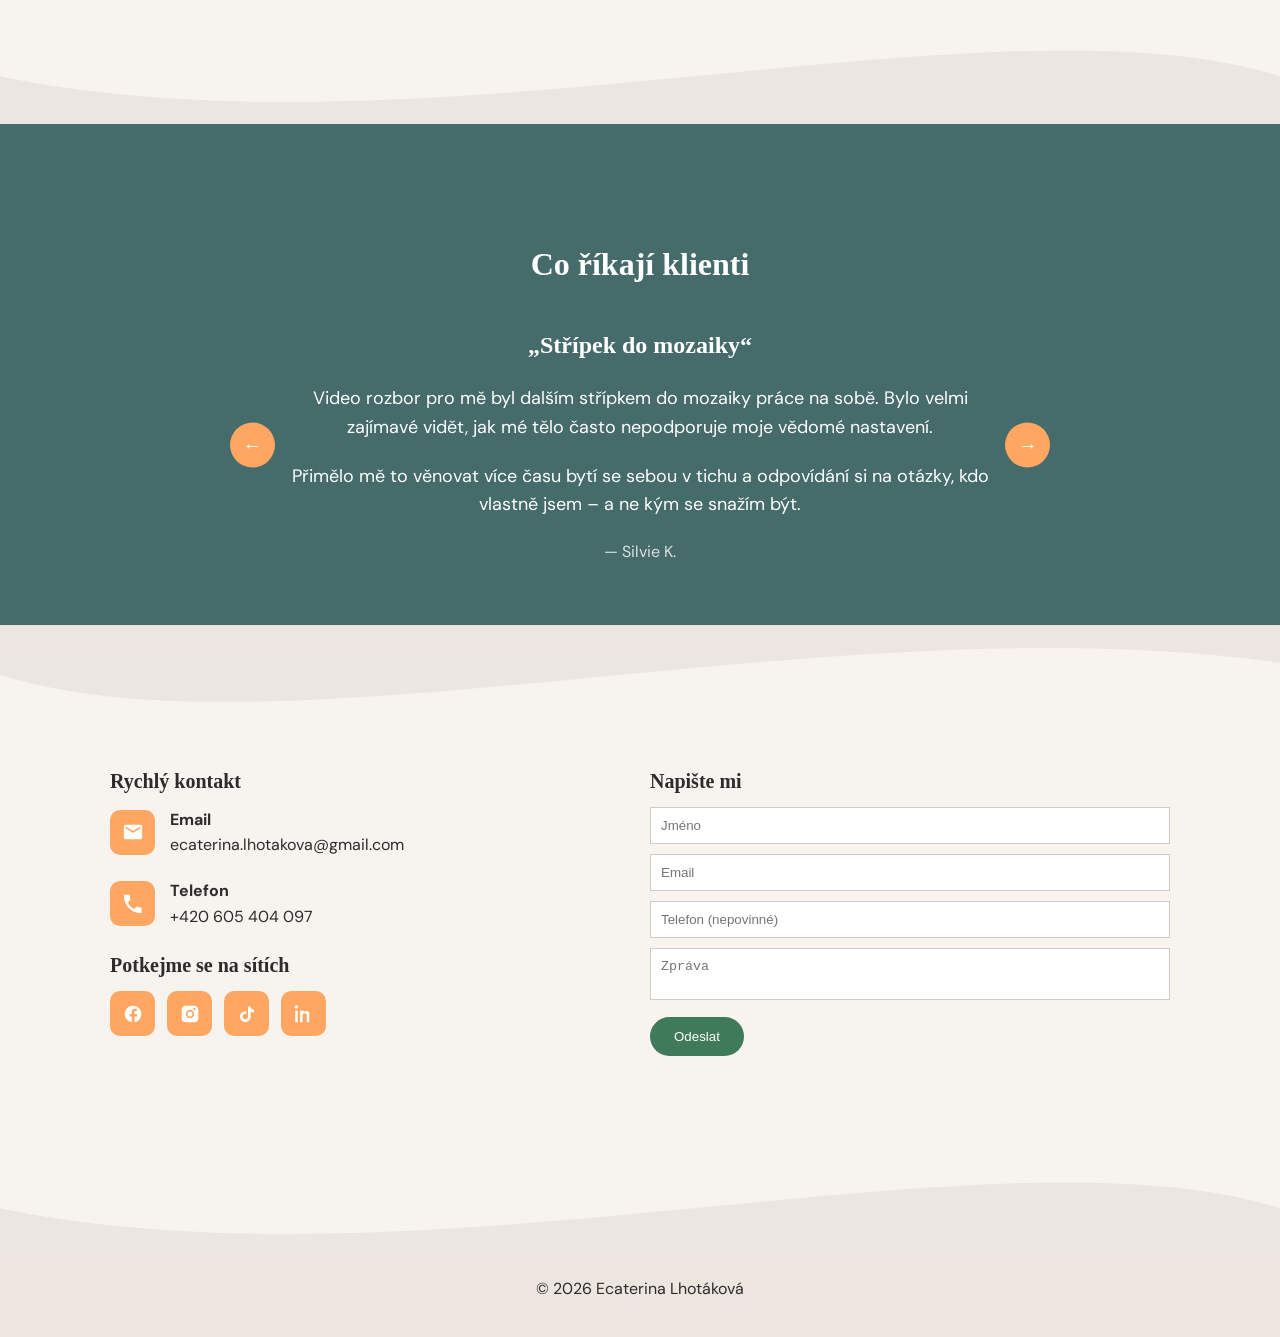
==== commit e08bde4e: "Update index.html" ====
--- a/index.html
+++ b/index.html
@@ -68,8 +68,9 @@
 
   <div class="about-text">
     <p>
-      Léta jsem mlčela. Tělo mi ukázalo, že mlčení má svou cenu. Teď se učím naslouchat – sobě, svému tělu, těm nevysloveným příběhům, které v nás žijí a čekají, až dostanou hlas.
-    </p>
+  Léta jsem mlčela. Tělo mi ukázalo, že mlčení má svou cenu. Teď se učím naslouchat – sobě, svému tělu, těm nevysloveným příběhům, které v nás žijí a čekají, až dostanou hlas.
+  <a href="pribehy.html" class="inline-story-link">Přečíst celý příběh</a>
+</p>
     <p>
       Pomáhám lidem slyšet, co jejich tělo šeptá. V konzultacích i v textech provázím cestou od mlčení k hlasu, od odcizení k návratu domů – do vlastního těla, do vlastního příběhu.
     </p>
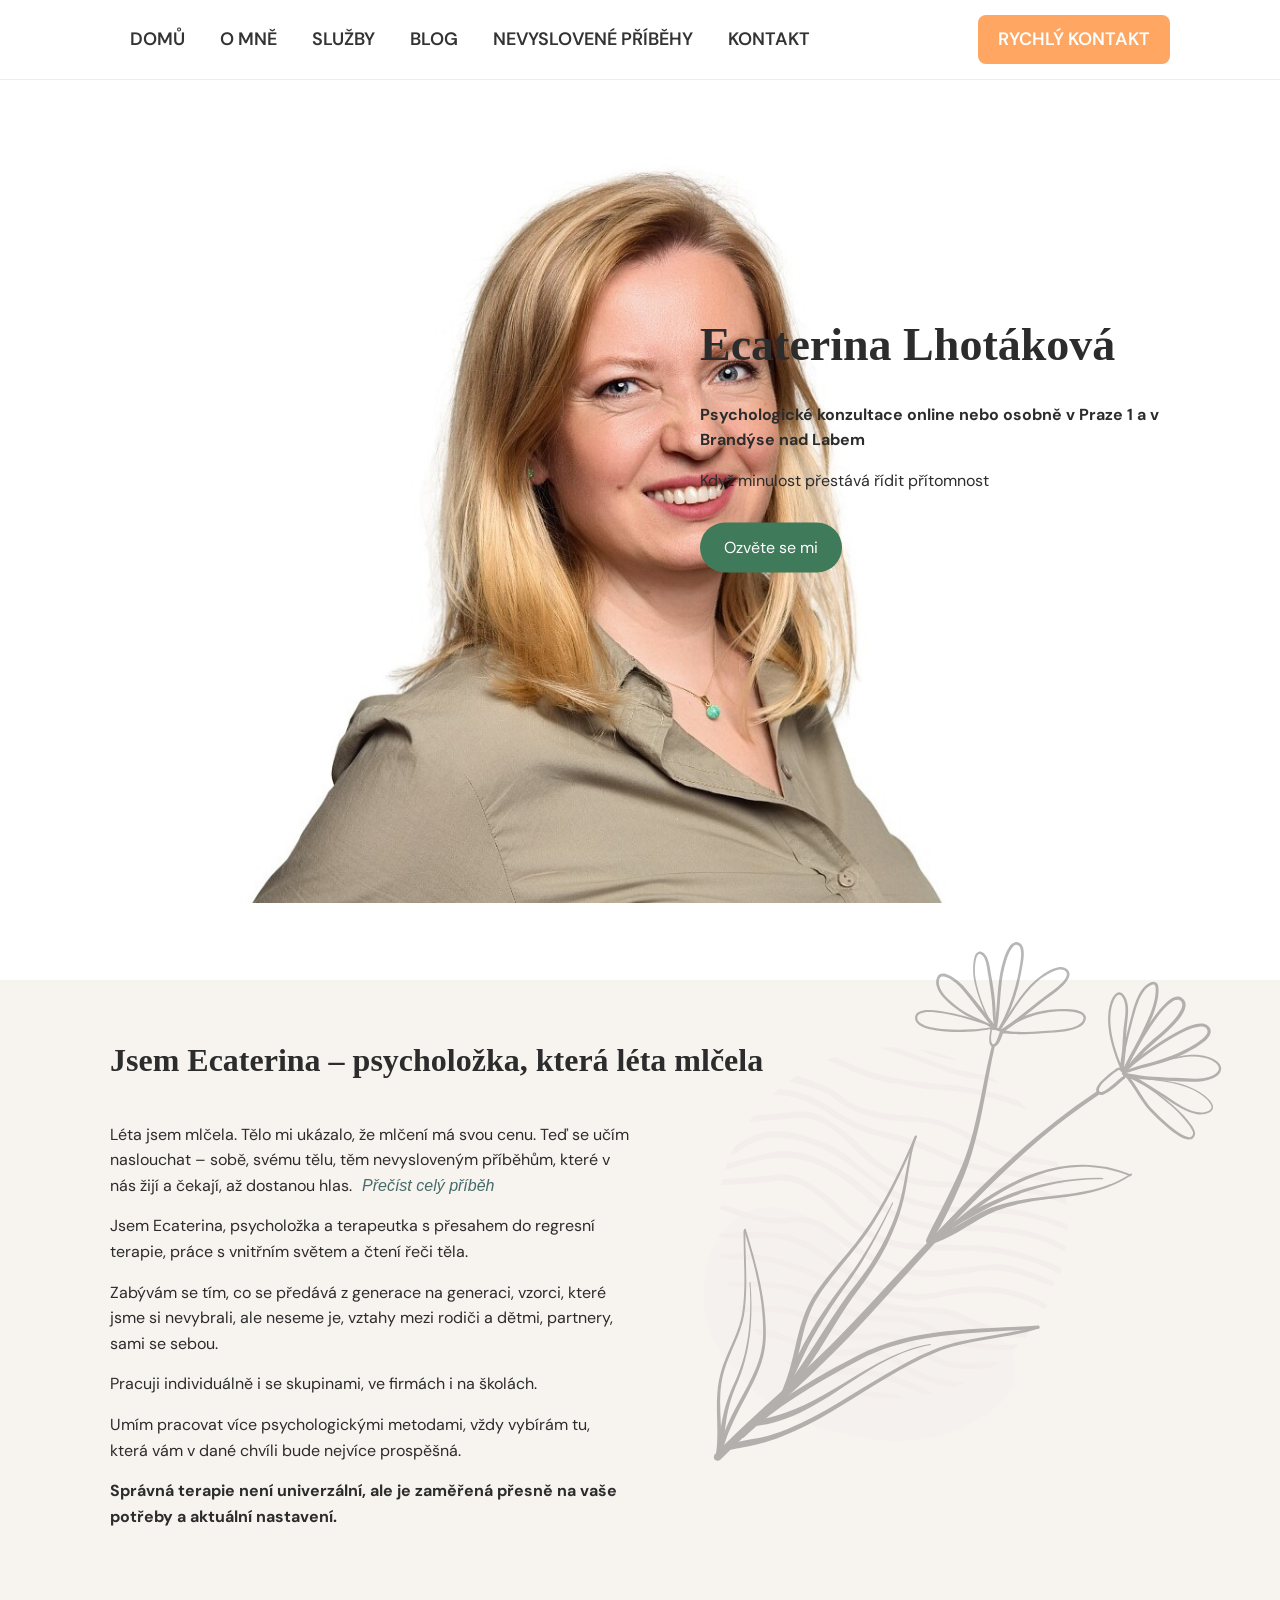
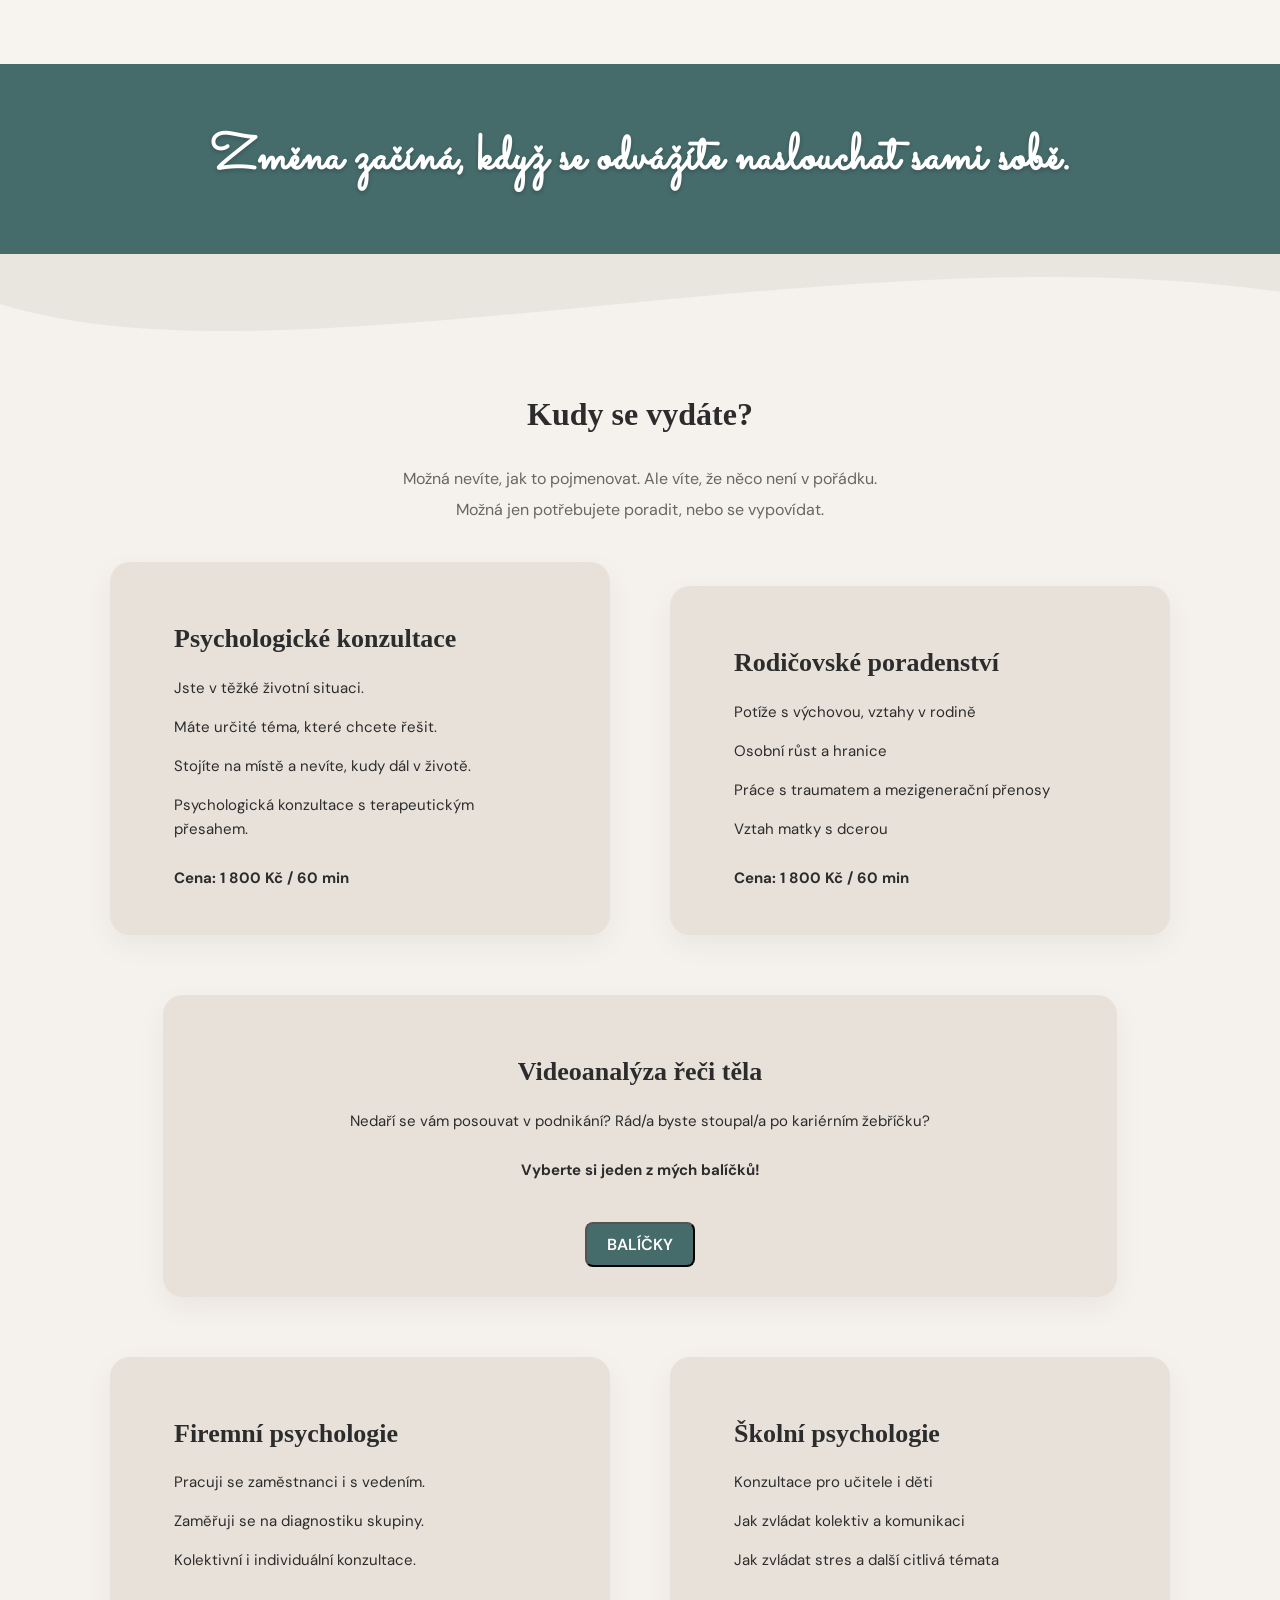
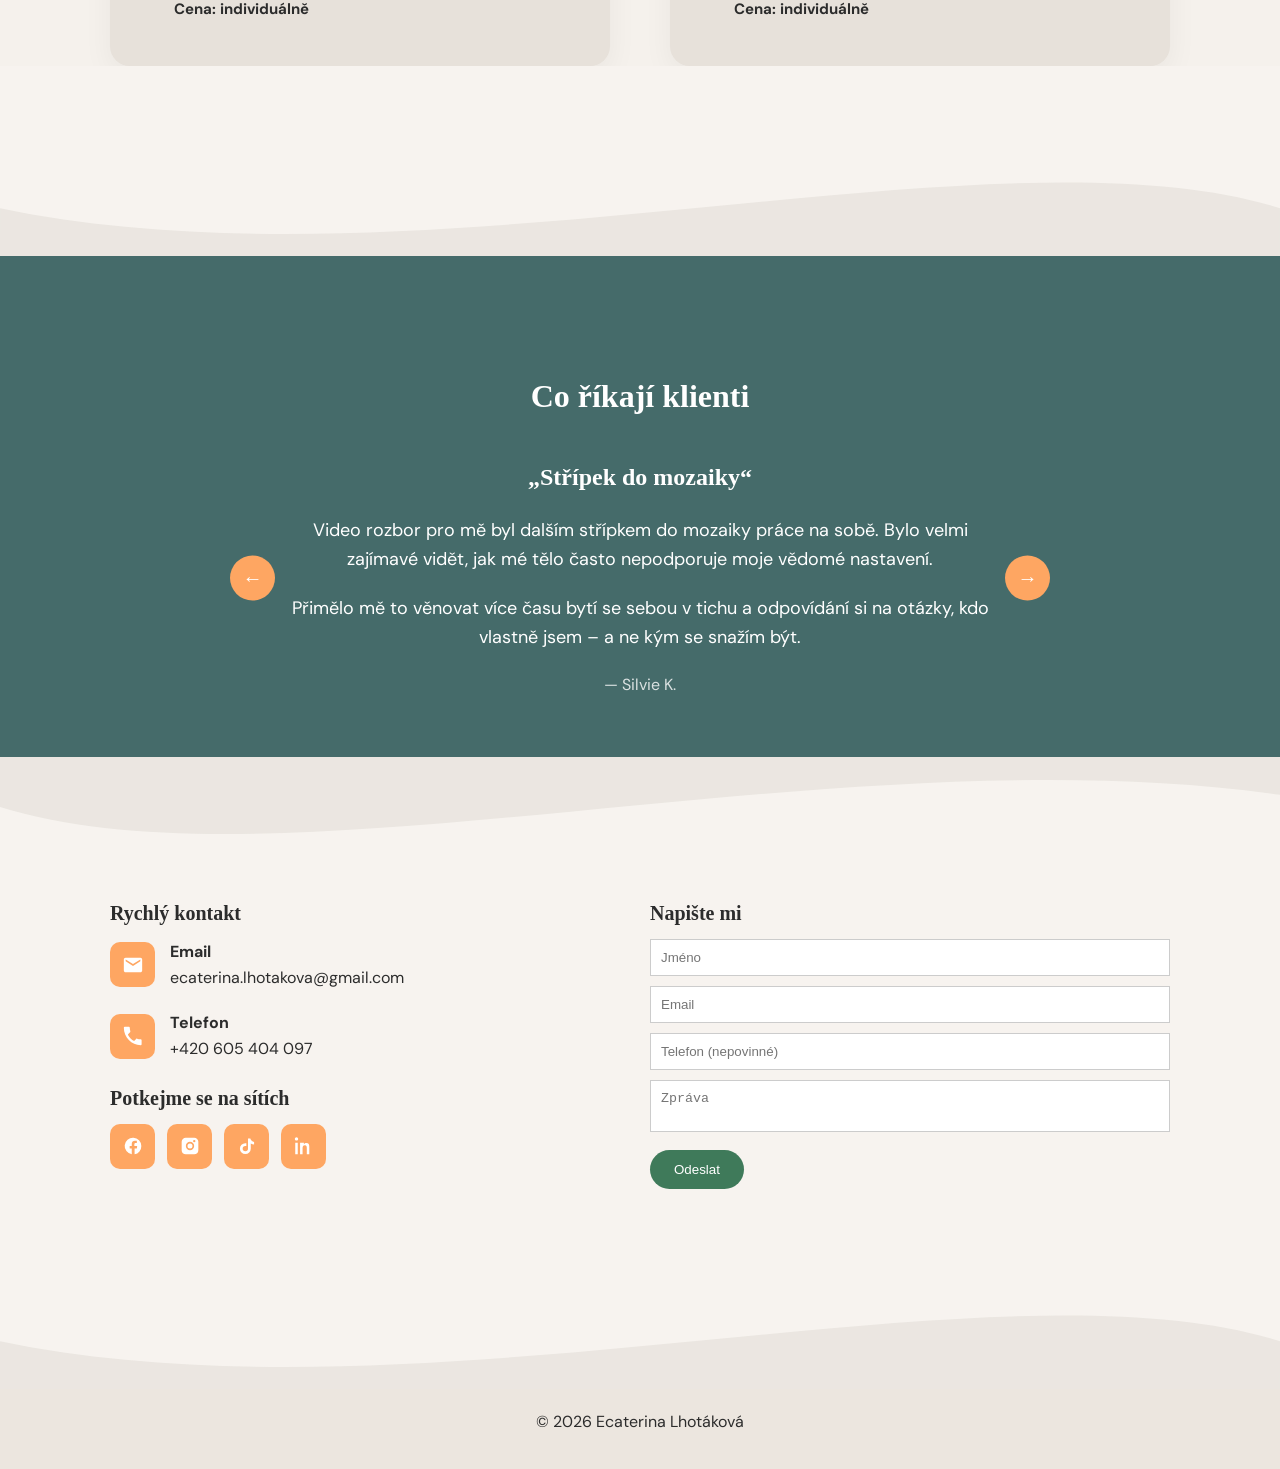
==== commit 34c80162: "Update index.html" ====
--- a/index.html
+++ b/index.html
@@ -72,12 +72,21 @@
   <a href="pribehy.html" class="inline-story-link">Přečíst celý příběh</a>
 </p>
     <p>
-      Pomáhám lidem slyšet, co jejich tělo šeptá. V konzultacích i v textech provázím cestou od mlčení k hlasu, od odcizení k návratu domů – do vlastního těla, do vlastního příběhu.
-    </p>
-    <p>
-      Píšu o tom, co si myslíme, ale bojíme se říct. O transformaci, psychosomatice a odvaze být autentický.
-    </p>
-    <p><strong>Vítejte mezi nevysloveným.</strong></p>
+  Jsem Ecaterina, psycholožka a terapeutka s přesahem do regresní terapie, práce s vnitřním světem a čtení řeči těla.
+</p>
+
+<p>
+  Zabývám se tím, co se předává z generace na generaci, vzorci, které jsme si nevybrali, ale neseme je, vztahy mezi rodiči a dětmi, partnery, sami se sebou.
+</p>
+
+<p>
+  Pracuji individuálně i se skupinami, ve firmách i na školách.
+</p>
+
+<p>
+  Umím pracovat více psychologickými metodami, vždy vybírám tu, která vám v dané chvíli bude nejvíce prospěšná.
+</p>
+    <p><strong>Správná terapie není univerzální, ale je zaměřená přesně na vaše potřeby a aktuální nastavení.</strong></p>
   </div>
 
   <div class="about-image">
--- a/components.css
+++ b/components.css
@@ -720,3 +720,16 @@
     overflow: hidden;
   }
 }
+
+/* INLINE ODKAZ V TEXTU */
+.inline-story-link {
+  color: #456B6A;
+  text-decoration: none;
+  font-style: italic;
+  margin-left: 6px;
+  transition: opacity 0.3s ease;
+}
+
+.inline-story-link:hover {
+  opacity: 0.7;
+}
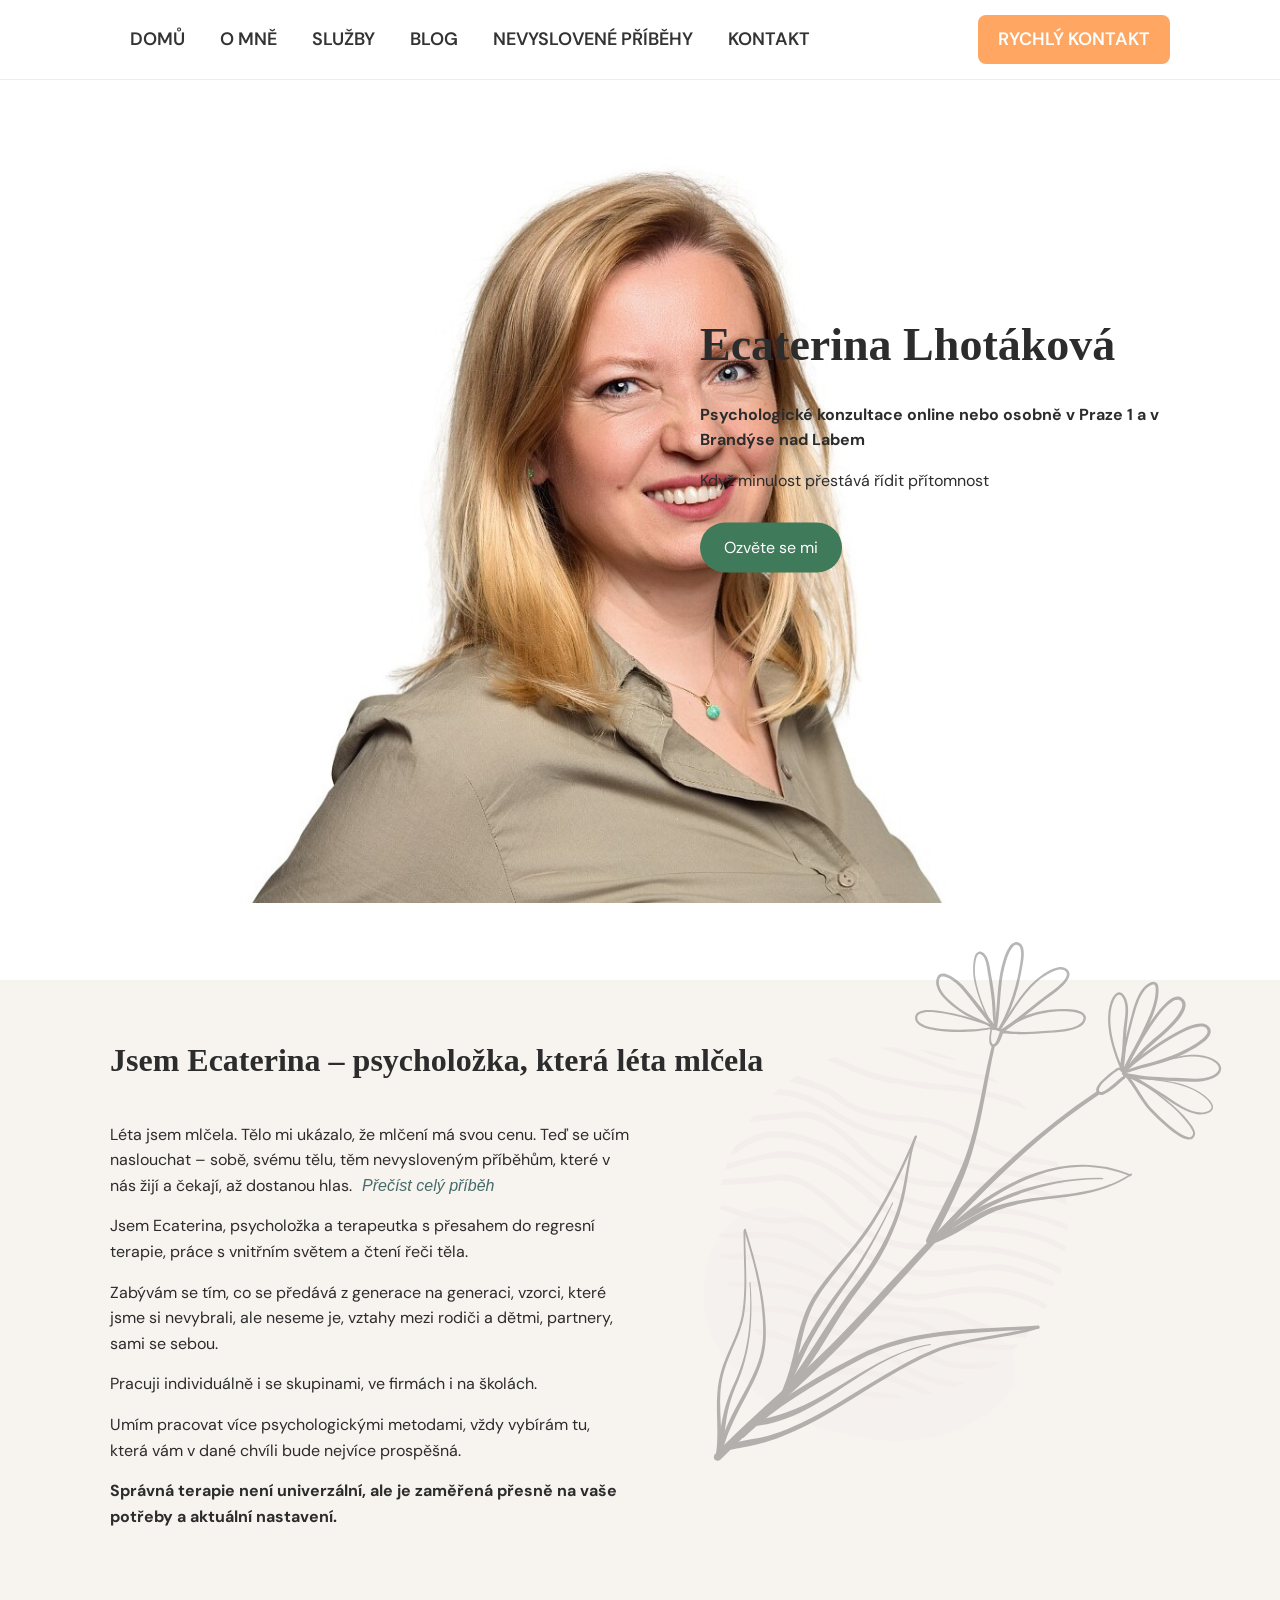
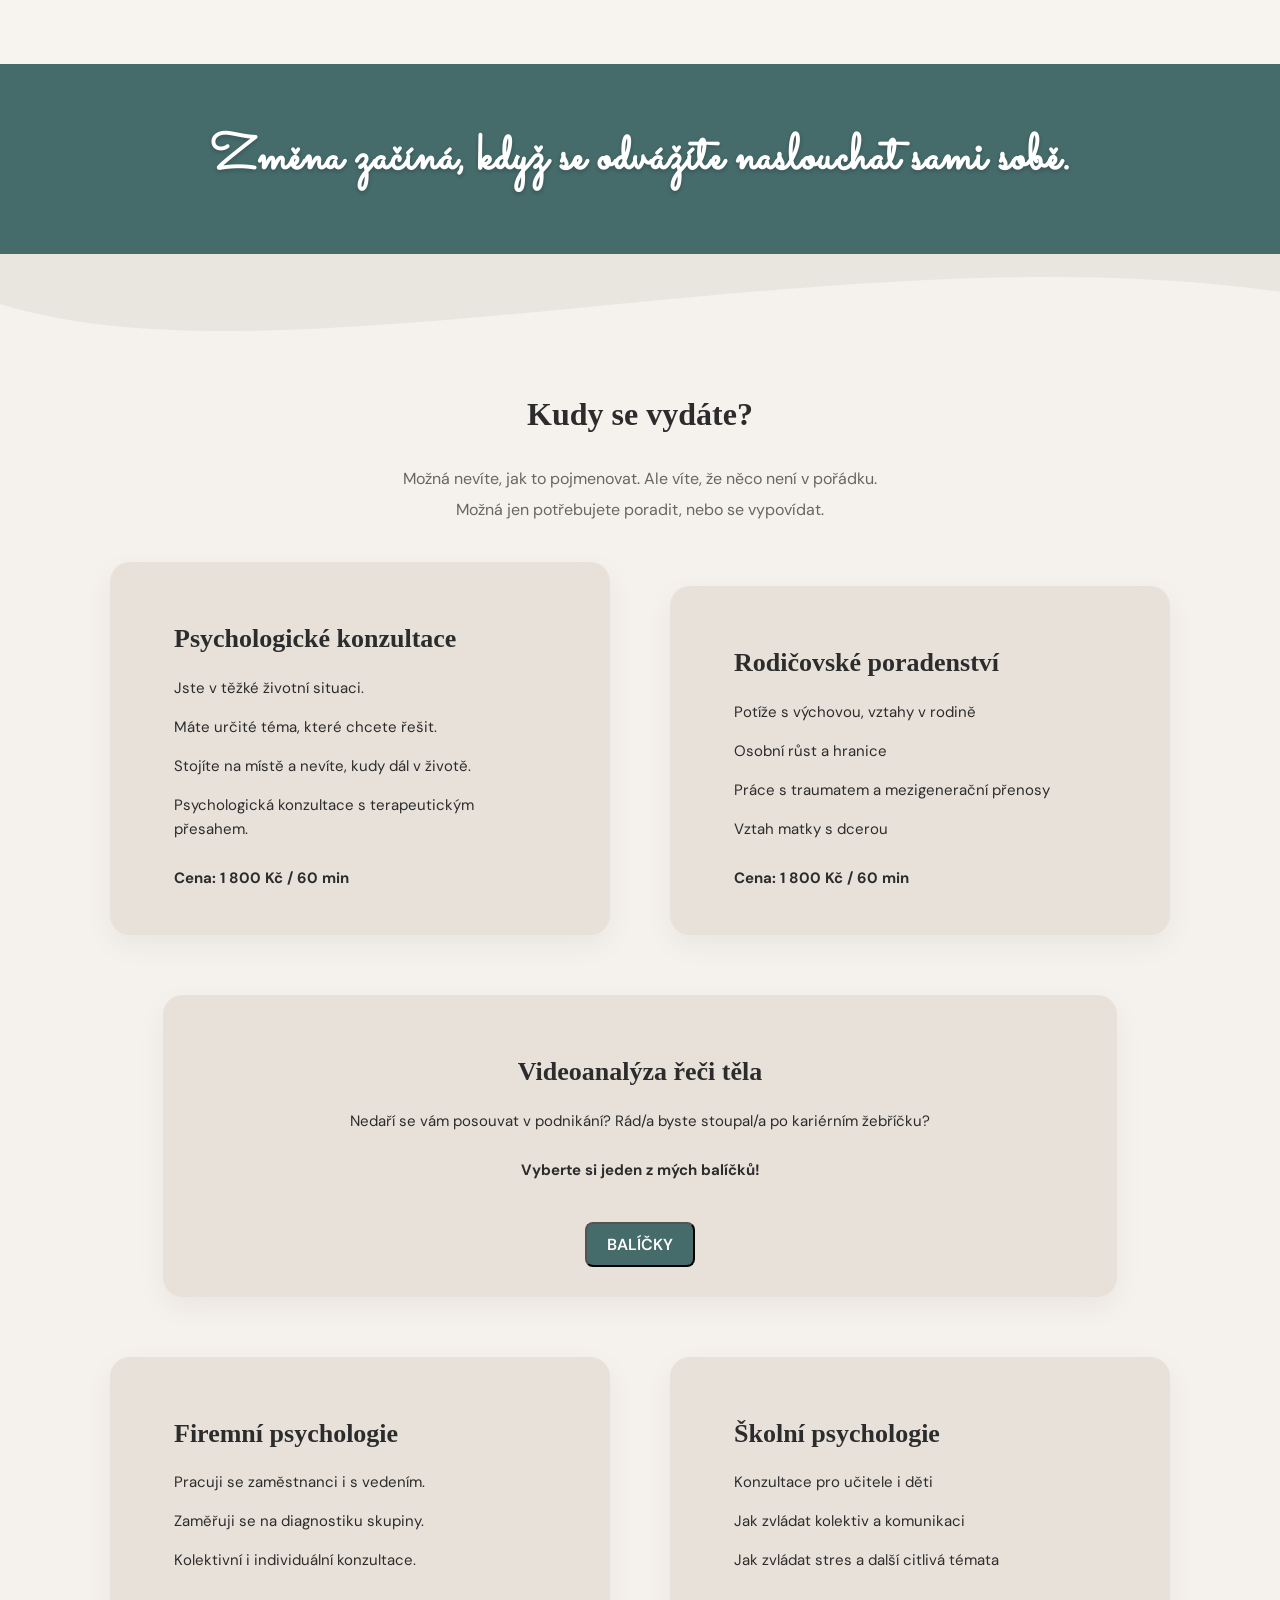
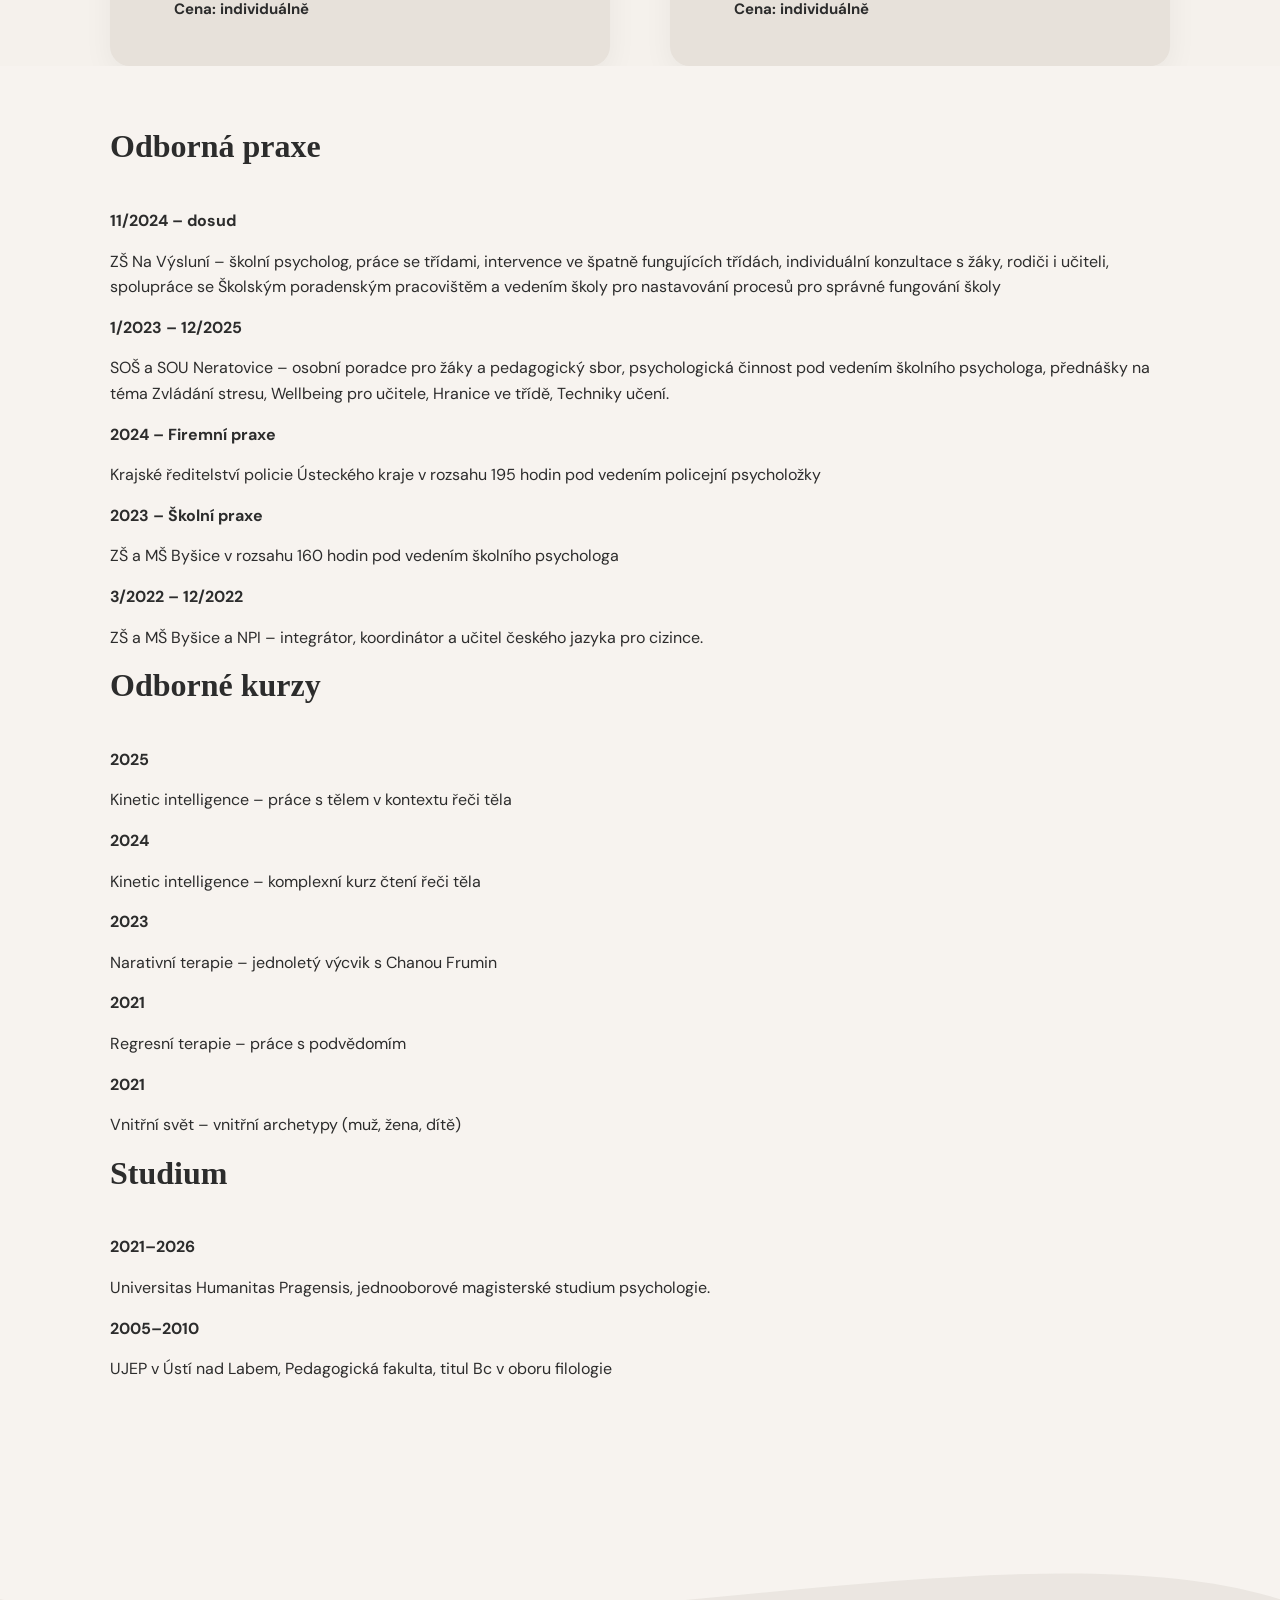
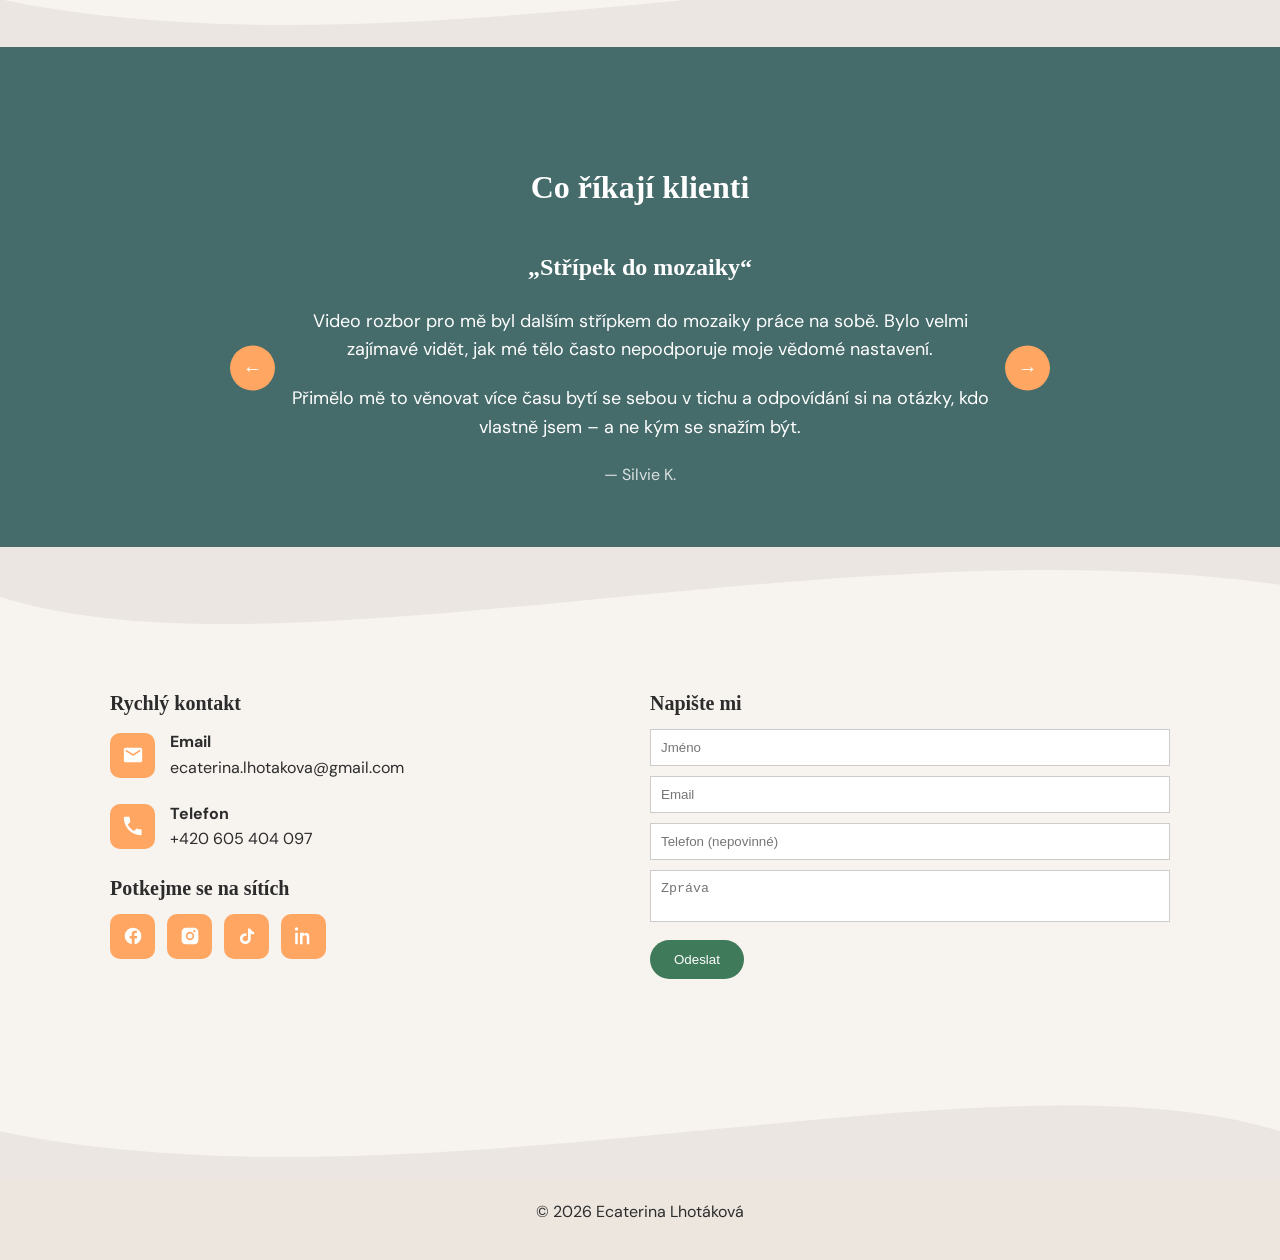
==== commit ddb59909: "Update index.html" ====
--- a/index.html
+++ b/index.html
@@ -199,6 +199,92 @@
 
       
      </div>
+
+  </div>
+</section>
+
+  <section class="section expertise">
+  <div class="container expertise-content">
+
+    <h2>Odborná praxe</h2>
+
+    <div class="expertise-item">
+      <p><strong>11/2024 – dosud</strong></p>
+      <p>
+        ZŠ Na Výsluní – školní psycholog, práce se třídami, intervence ve špatně fungujících třídách, individuální konzultace s žáky, rodiči i učiteli, spolupráce se Školským poradenským pracovištěm a vedením školy pro nastavování procesů pro správné fungování školy
+      </p>
+    </div>
+
+    <div class="expertise-item">
+      <p><strong>1/2023 – 12/2025</strong></p>
+      <p>
+        SOŠ a SOU Neratovice – osobní poradce pro žáky a pedagogický sbor, psychologická činnost pod vedením školního psychologa, přednášky na téma Zvládání stresu, Wellbeing pro učitele, Hranice ve třídě, Techniky učení.
+      </p>
+    </div>
+
+    <div class="expertise-item">
+      <p><strong>2024 – Firemní praxe</strong></p>
+      <p>
+        Krajské ředitelství policie Ústeckého kraje v rozsahu 195 hodin pod vedením policejní psycholožky
+      </p>
+    </div>
+
+    <div class="expertise-item">
+      <p><strong>2023 – Školní praxe</strong></p>
+      <p>
+        ZŠ a MŠ Byšice v rozsahu 160 hodin pod vedením školního psychologa
+      </p>
+    </div>
+
+    <div class="expertise-item">
+      <p><strong>3/2022 – 12/2022</strong></p>
+      <p>
+        ZŠ a MŠ Byšice a NPI – integrátor, koordinátor a učitel českého jazyka pro cizince.
+      </p>
+    </div>
+
+    <h2>Odborné kurzy</h2>
+
+    <div class="expertise-item">
+      <p><strong>2025</strong></p>
+      <p>Kinetic intelligence – práce s tělem v kontextu řeči těla</p>
+    </div>
+
+    <div class="expertise-item">
+      <p><strong>2024</strong></p>
+      <p>Kinetic intelligence – komplexní kurz čtení řeči těla</p>
+    </div>
+
+    <div class="expertise-item">
+      <p><strong>2023</strong></p>
+      <p>Narativní terapie – jednoletý výcvik s Chanou Frumin</p>
+    </div>
+
+    <div class="expertise-item">
+      <p><strong>2021</strong></p>
+      <p>Regresní terapie – práce s podvědomím</p>
+    </div>
+
+    <div class="expertise-item">
+      <p><strong>2021</strong></p>
+      <p>Vnitřní svět – vnitřní archetypy (muž, žena, dítě)</p>
+    </div>
+
+    <h2>Studium</h2>
+
+    <div class="expertise-item">
+      <p><strong>2021–2026</strong></p>
+      <p>
+        Universitas Humanitas Pragensis, jednooborové magisterské studium psychologie.
+      </p>
+    </div>
+
+    <div class="expertise-item">
+      <p><strong>2005–2010</strong></p>
+      <p>
+        UJEP v Ústí nad Labem, Pedagogická fakulta, titul Bc v oboru filologie
+      </p>
+    </div>
 
   </div>
 </section>
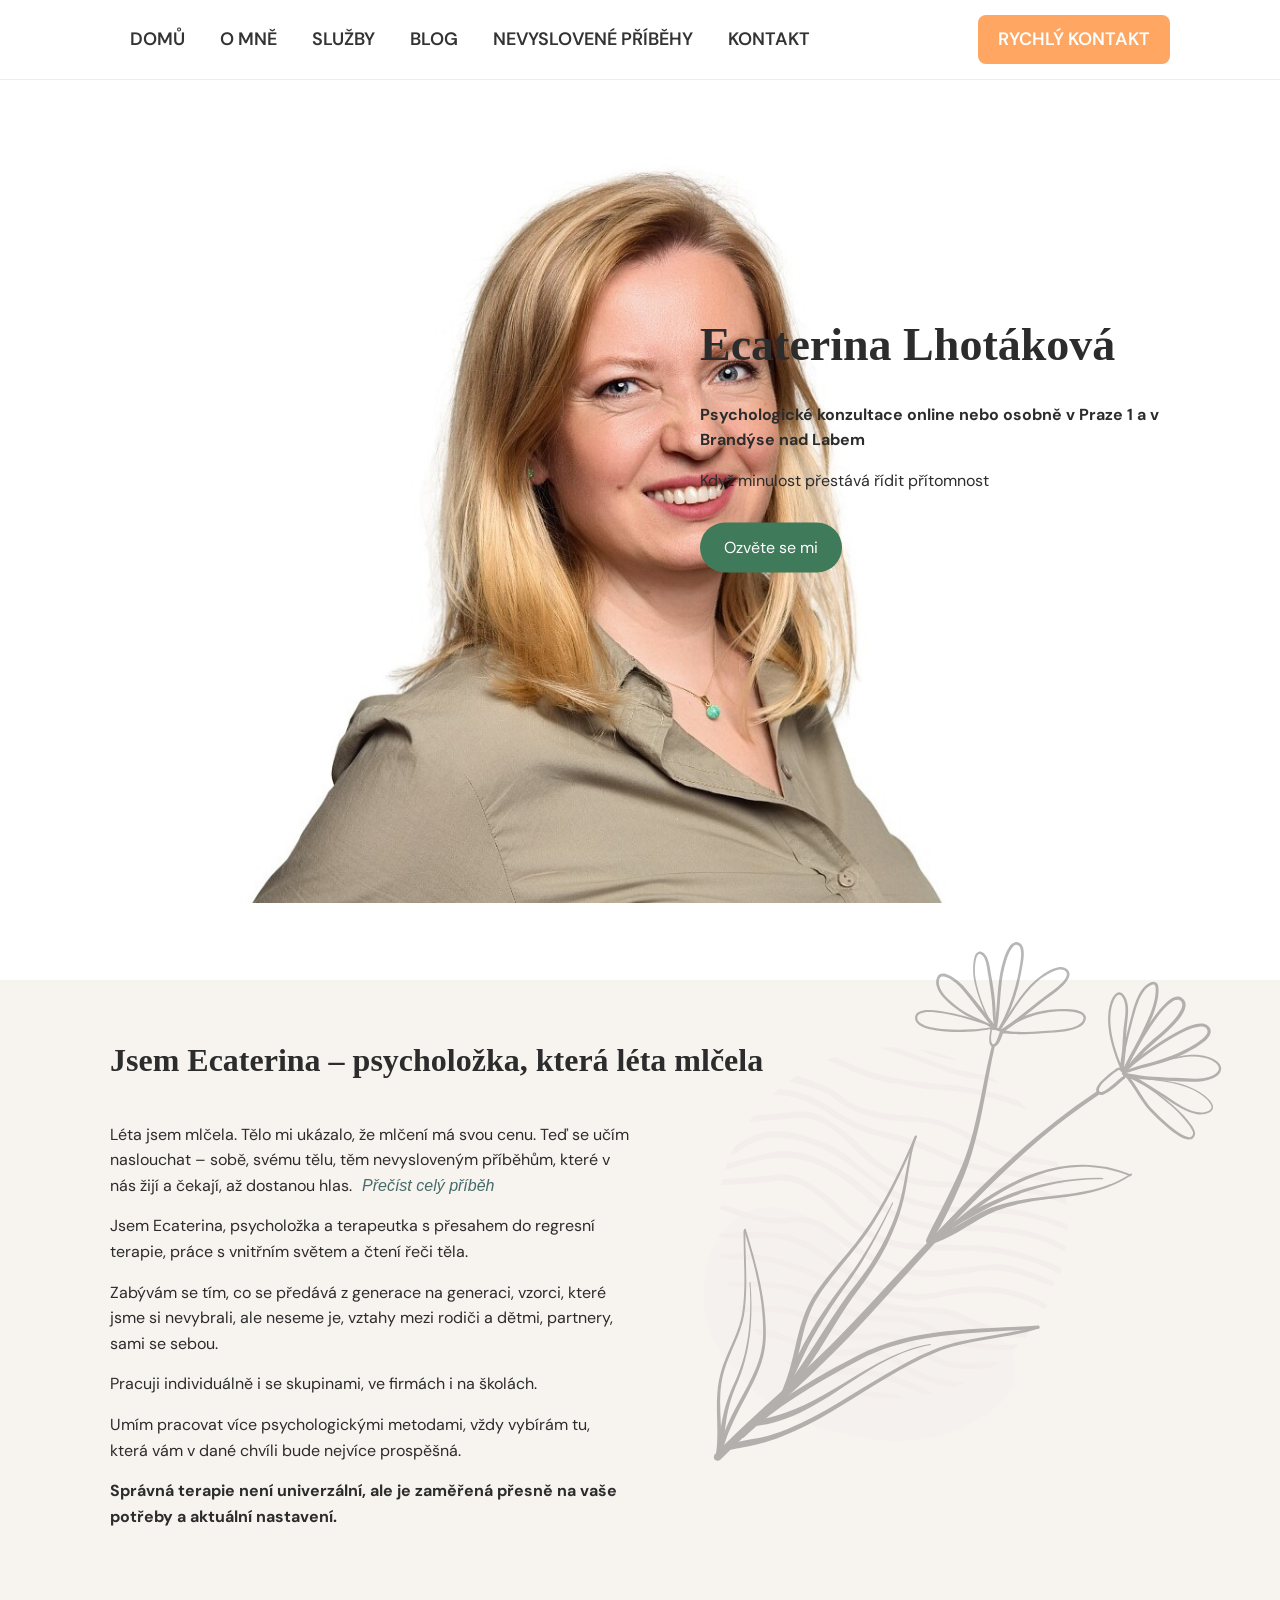
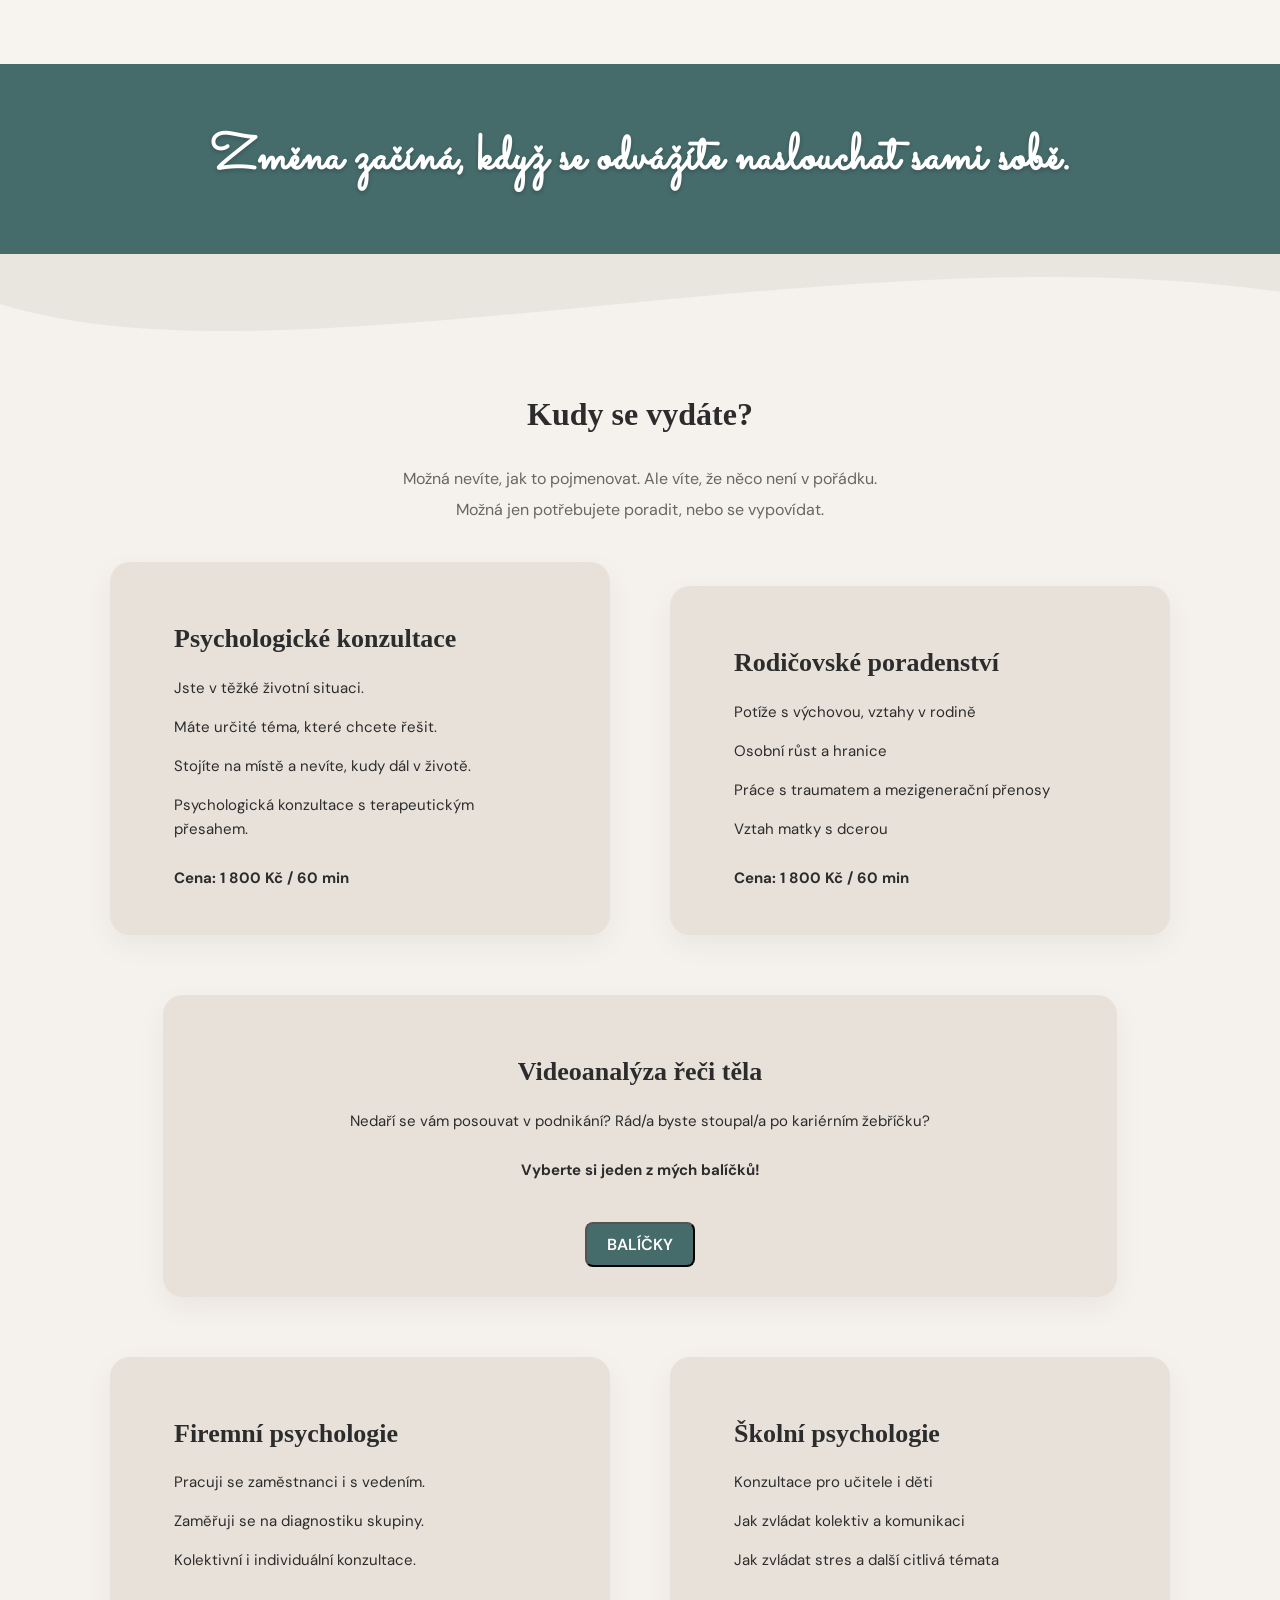
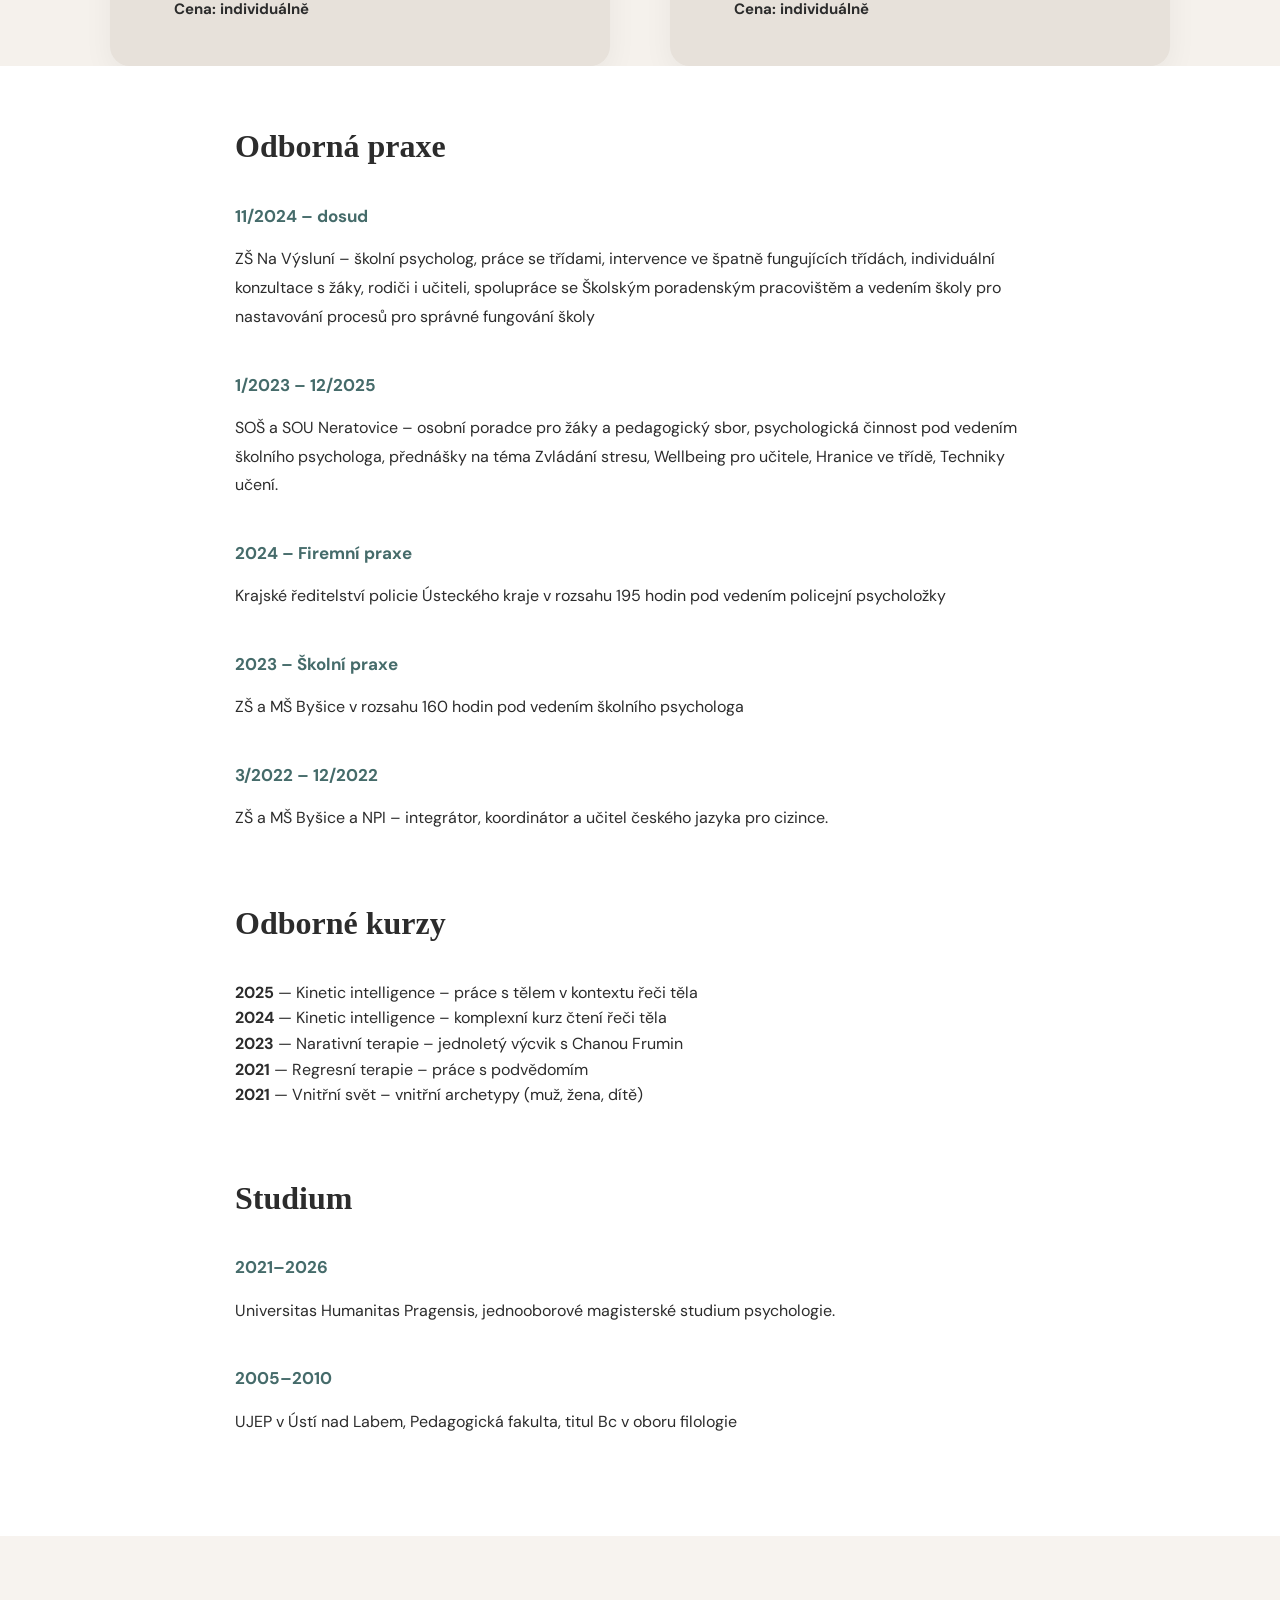
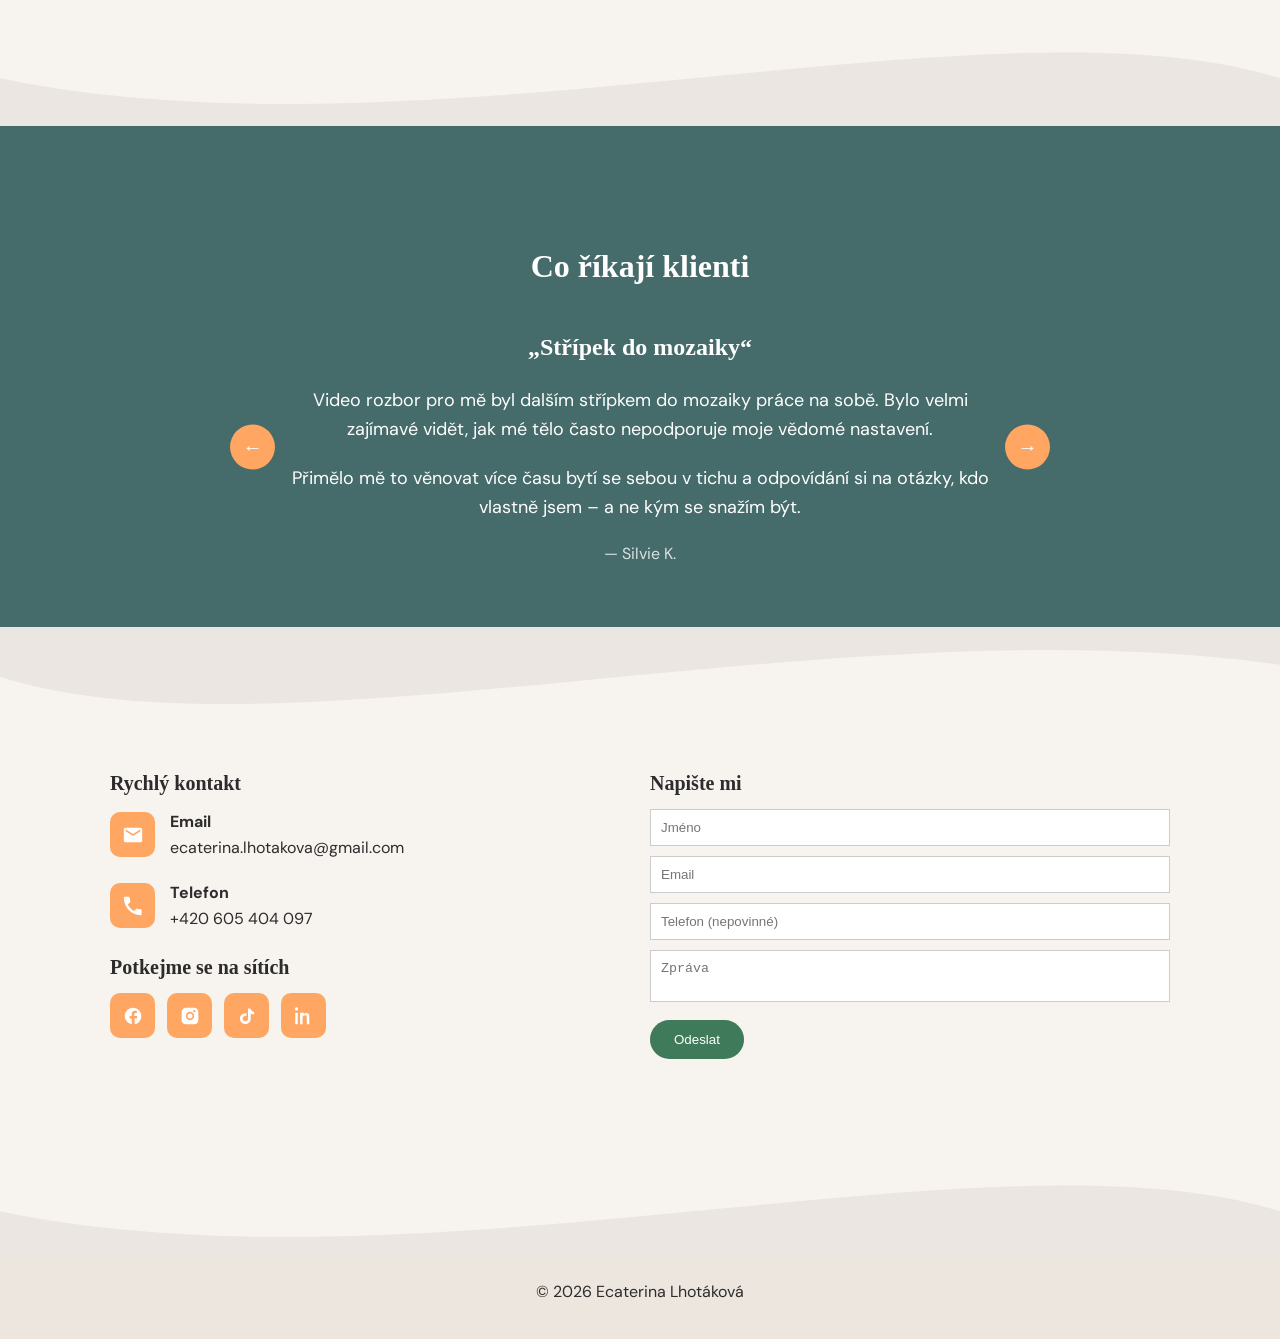
==== commit 08101215: "Update index.html" ====
--- a/index.html
+++ b/index.html
@@ -245,30 +245,25 @@
 
     <h2>Odborné kurzy</h2>
 
-    <div class="expertise-item">
-      <p><strong>2025</strong></p>
-      <p>Kinetic intelligence – práce s tělem v kontextu řeči těla</p>
-    </div>
-
-    <div class="expertise-item">
-      <p><strong>2024</strong></p>
-      <p>Kinetic intelligence – komplexní kurz čtení řeči těla</p>
-    </div>
-
-    <div class="expertise-item">
-      <p><strong>2023</strong></p>
-      <p>Narativní terapie – jednoletý výcvik s Chanou Frumin</p>
-    </div>
-
-    <div class="expertise-item">
-      <p><strong>2021</strong></p>
-      <p>Regresní terapie – práce s podvědomím</p>
-    </div>
-
-    <div class="expertise-item">
-      <p><strong>2021</strong></p>
-      <p>Vnitřní svět – vnitřní archetypy (muž, žena, dítě)</p>
-    </div>
+    <div class="expertise-course">
+  <strong>2025</strong> — Kinetic intelligence – práce s tělem v kontextu řeči těla
+</div>
+
+<div class="expertise-course">
+  <strong>2024</strong> — Kinetic intelligence – komplexní kurz čtení řeči těla
+</div>
+
+<div class="expertise-course">
+  <strong>2023</strong> — Narativní terapie – jednoletý výcvik s Chanou Frumin
+</div>
+
+<div class="expertise-course">
+  <strong>2021</strong> — Regresní terapie – práce s podvědomím
+</div>
+
+<div class="expertise-course">
+  <strong>2021</strong> — Vnitřní svět – vnitřní archetypy (muž, žena, dítě)
+</div>
 
     <h2>Studium</h2>
 
--- a/components.css
+++ b/components.css
@@ -733,3 +733,35 @@
 .inline-story-link:hover {
   opacity: 0.7;
 }
+
+/* EXPERTISE */
+.expertise {
+  background: white;
+}
+
+.expertise-content {
+  max-width: 850px;
+}
+
+.expertise h2 {
+  margin-top: 70px;
+  margin-bottom: 35px;
+}
+
+.expertise h2:first-child {
+  margin-top: 0;
+}
+
+.expertise-item {
+  margin-bottom: 40px;
+}
+
+.expertise-item strong {
+  color: #456B6A;
+  font-size: 17px;
+}
+
+.expertise-item p:last-child {
+  margin-top: 10px;
+  line-height: 1.8;
+}
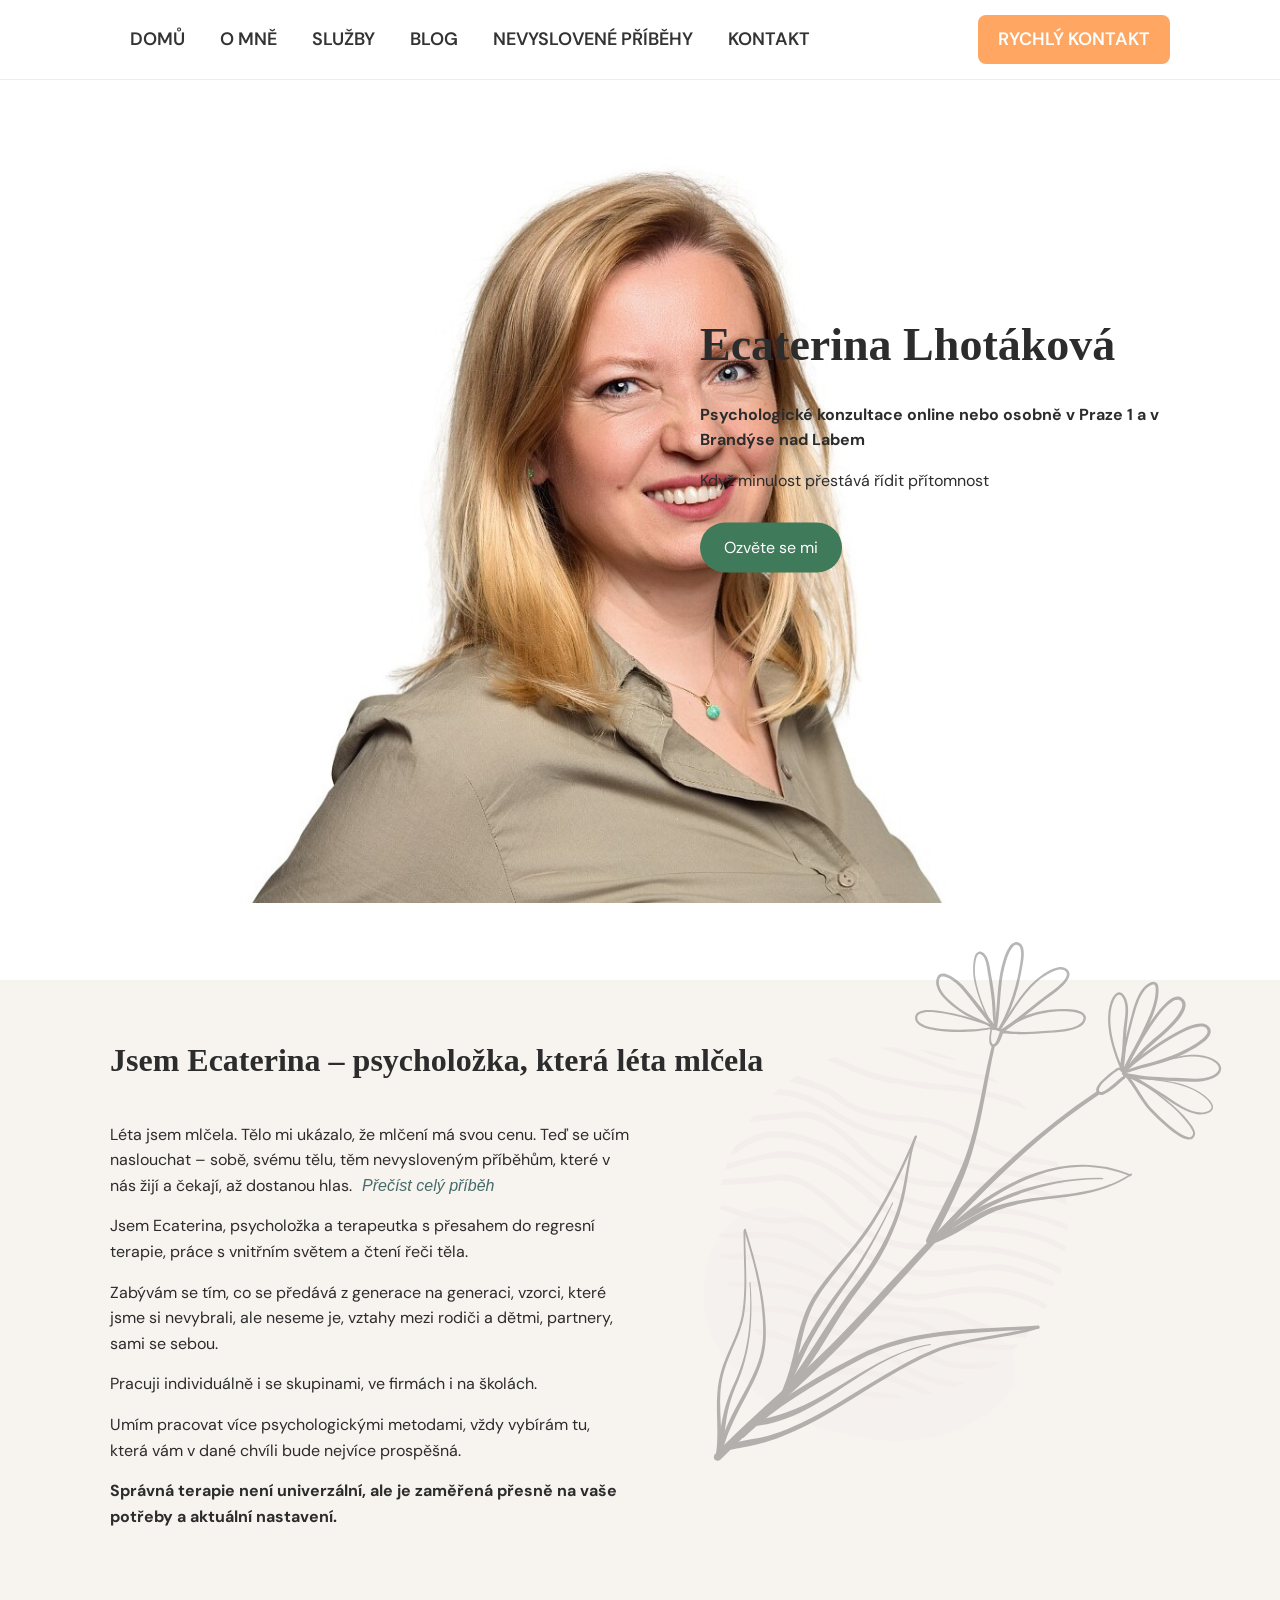
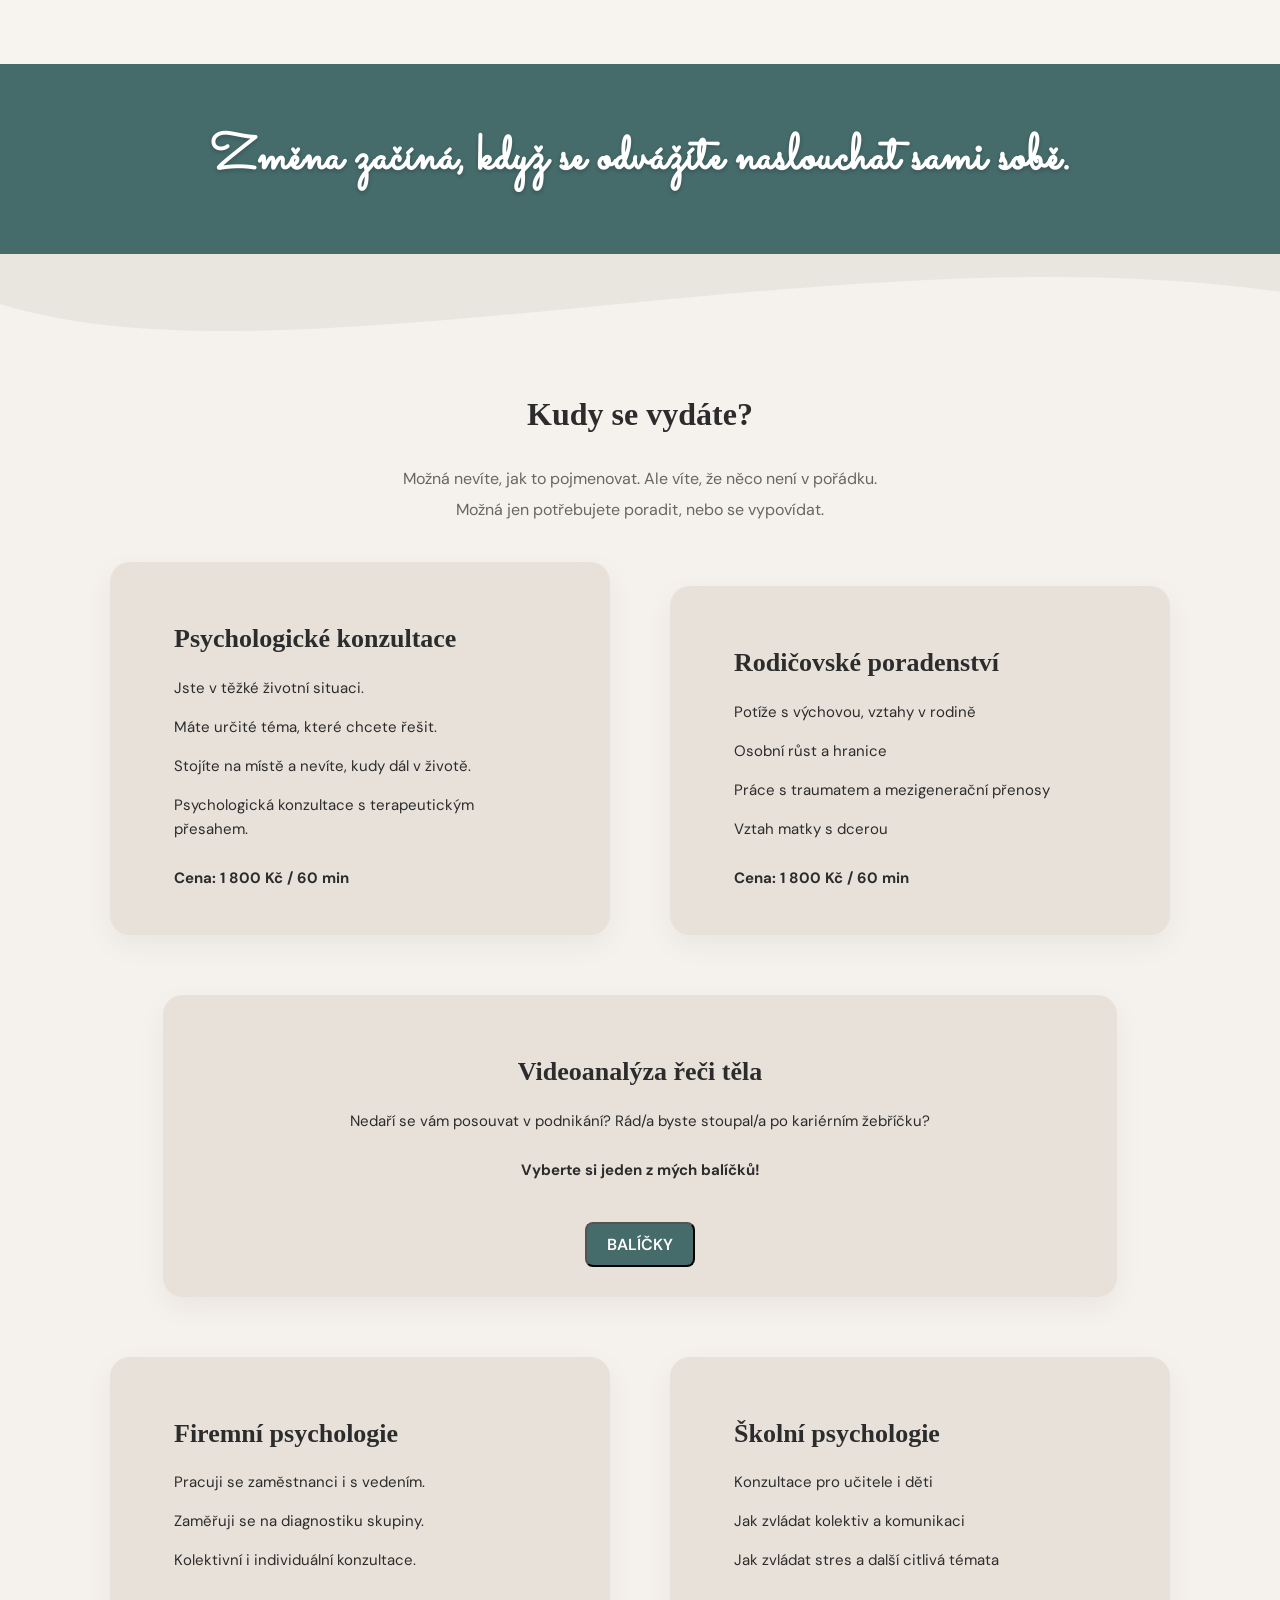
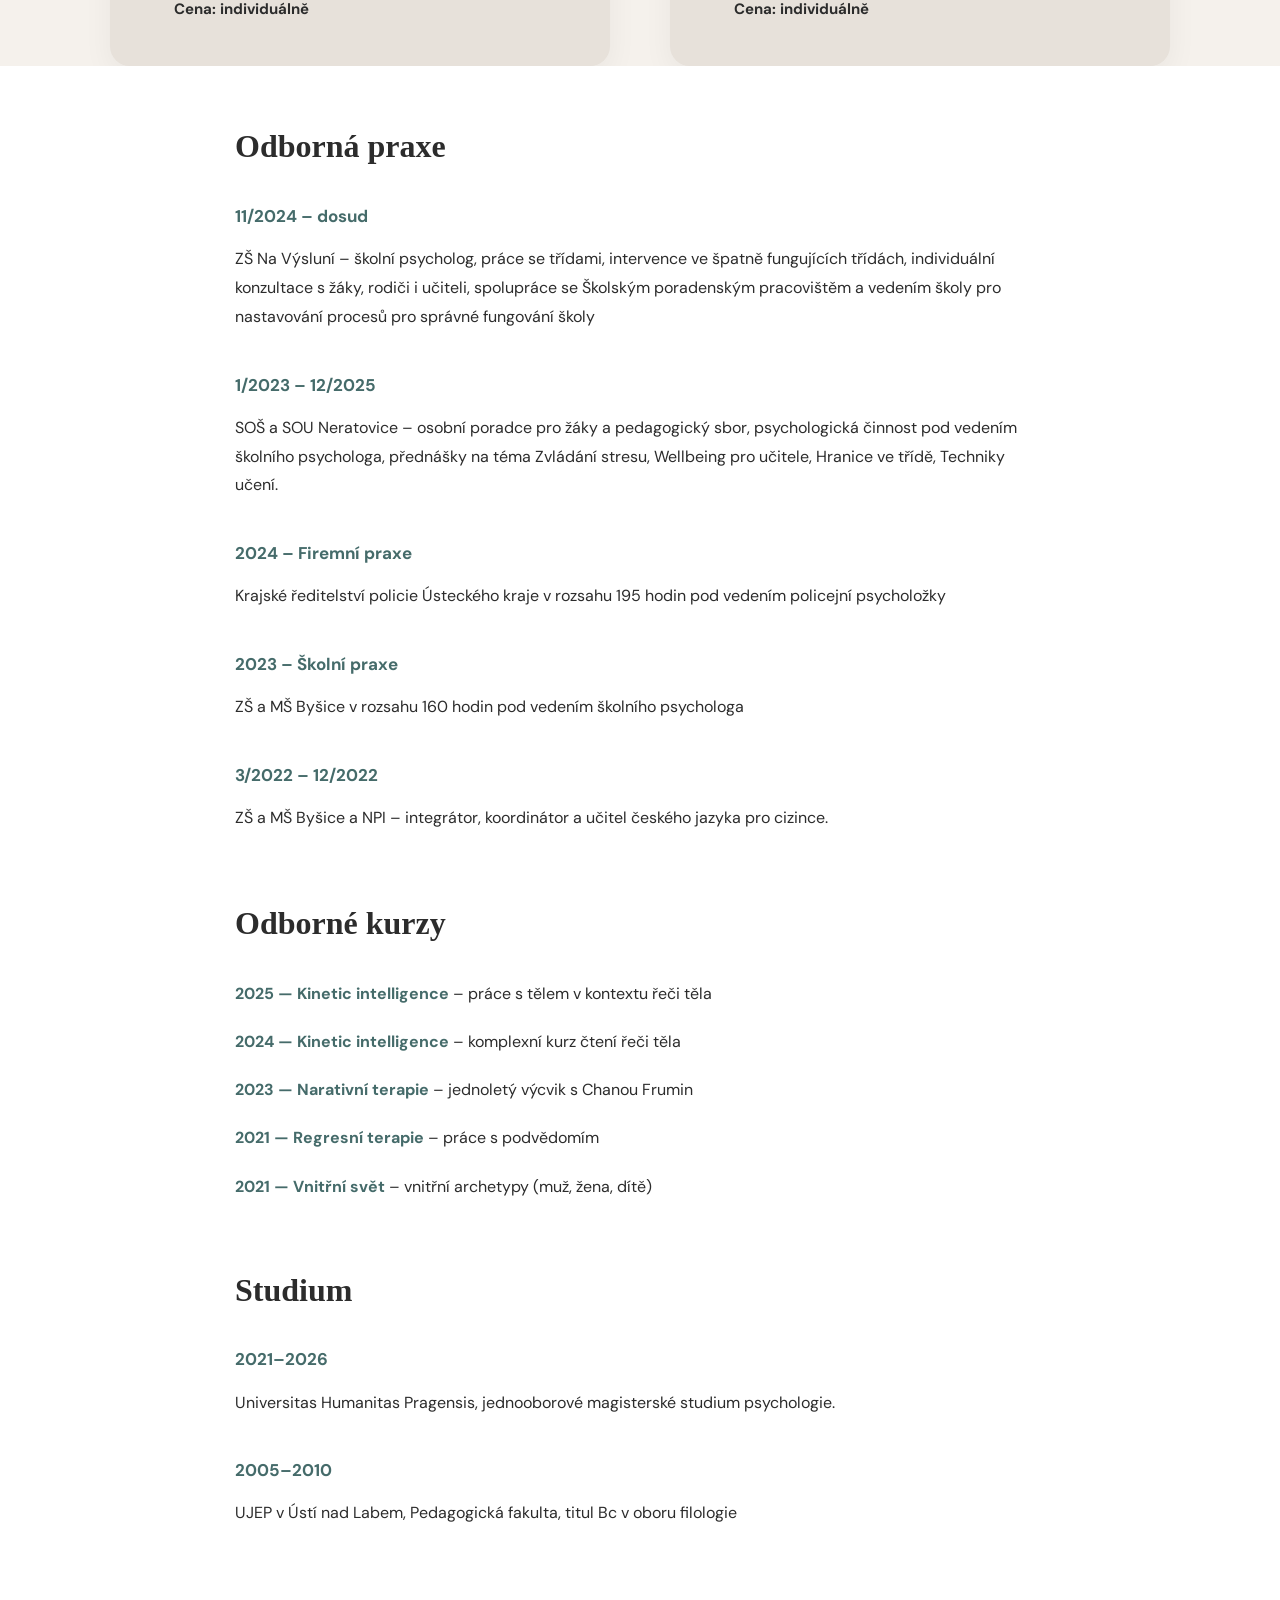
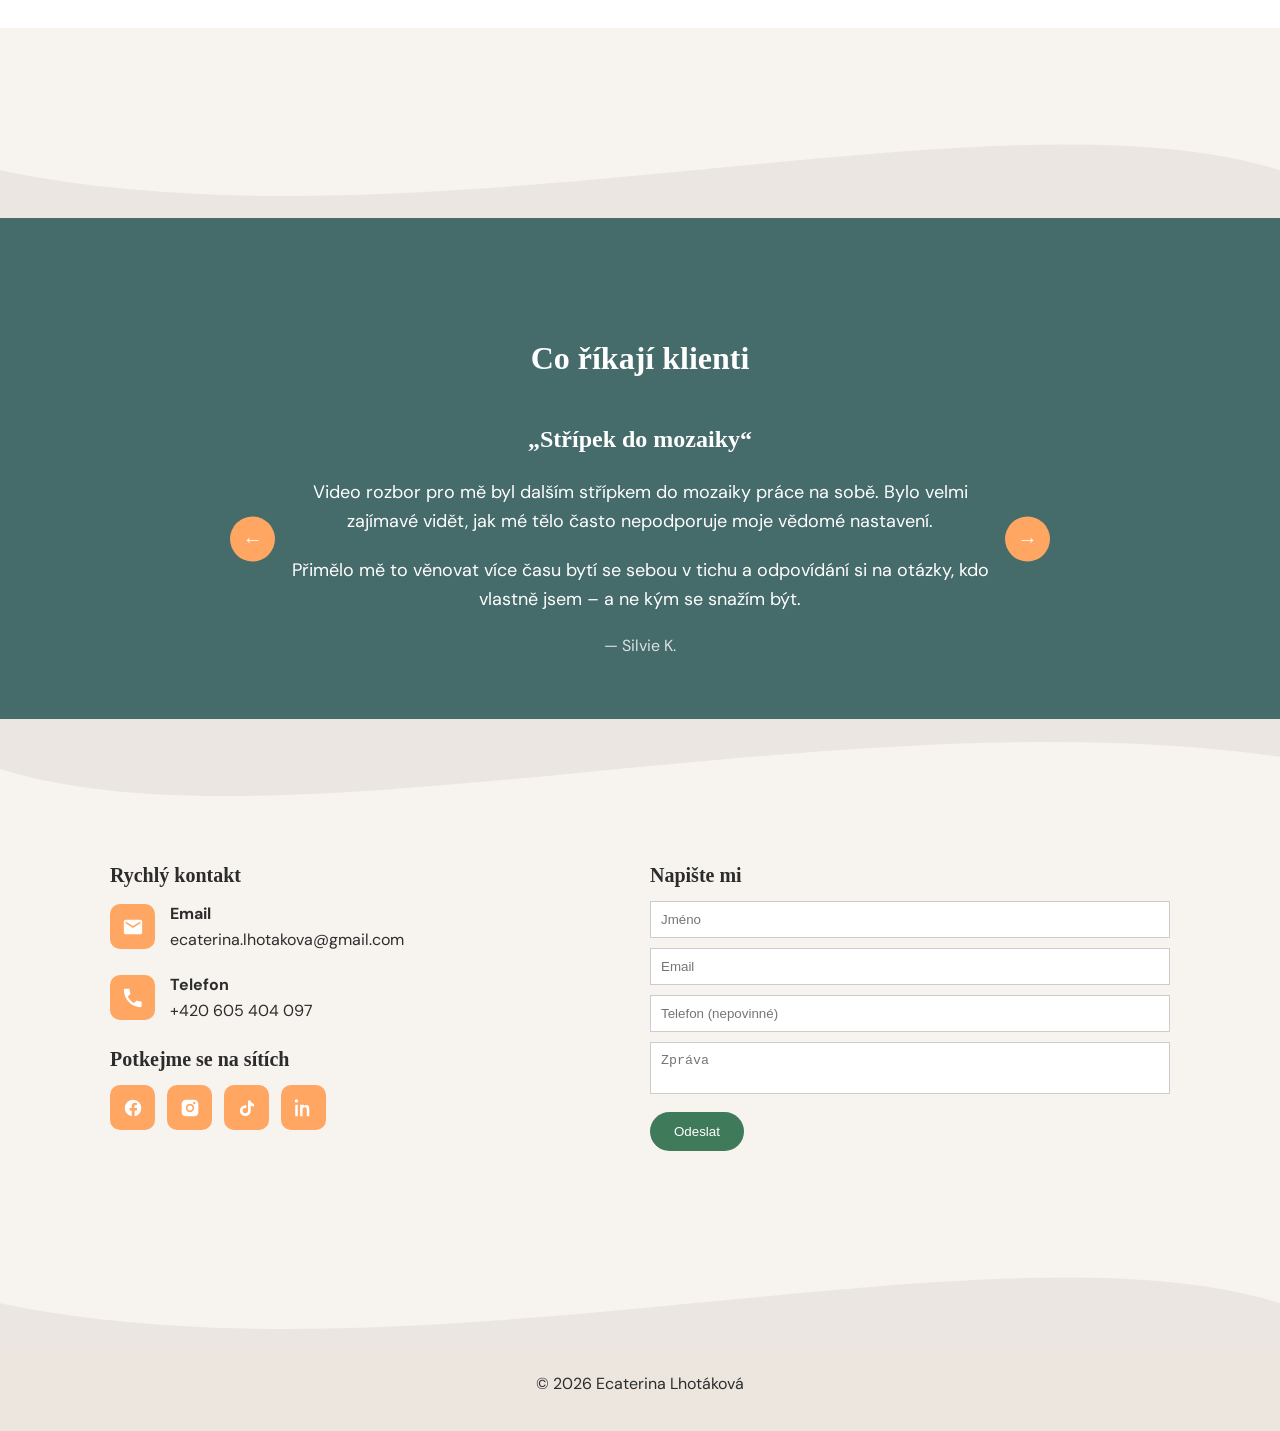
==== commit 6257cb16: "Update index.html" ====
--- a/index.html
+++ b/index.html
@@ -246,23 +246,23 @@
     <h2>Odborné kurzy</h2>
 
     <div class="expertise-course">
-  <strong>2025</strong> — Kinetic intelligence – práce s tělem v kontextu řeči těla
+  <strong>2025 — Kinetic intelligence</strong> – práce s tělem v kontextu řeči těla
 </div>
 
 <div class="expertise-course">
-  <strong>2024</strong> — Kinetic intelligence – komplexní kurz čtení řeči těla
+  <strong>2024 — Kinetic intelligence</strong> – komplexní kurz čtení řeči těla
 </div>
 
 <div class="expertise-course">
-  <strong>2023</strong> — Narativní terapie – jednoletý výcvik s Chanou Frumin
+  <strong>2023 — Narativní terapie</strong> – jednoletý výcvik s Chanou Frumin
 </div>
 
 <div class="expertise-course">
-  <strong>2021</strong> — Regresní terapie – práce s podvědomím
+  <strong>2021 — Regresní terapie</strong> – práce s podvědomím
 </div>
 
 <div class="expertise-course">
-  <strong>2021</strong> — Vnitřní svět – vnitřní archetypy (muž, žena, dítě)
+  <strong>2021 — Vnitřní svět</strong> – vnitřní archetypy (muž, žena, dítě)
 </div>
 
     <h2>Studium</h2>
--- a/components.css
+++ b/components.css
@@ -765,3 +765,11 @@
   margin-top: 10px;
   line-height: 1.8;
 }
+.expertise-course {
+  margin-bottom: 21px;
+  line-height: 1.7;
+}
+
+.expertise-course strong {
+  color: #456B6A;
+}
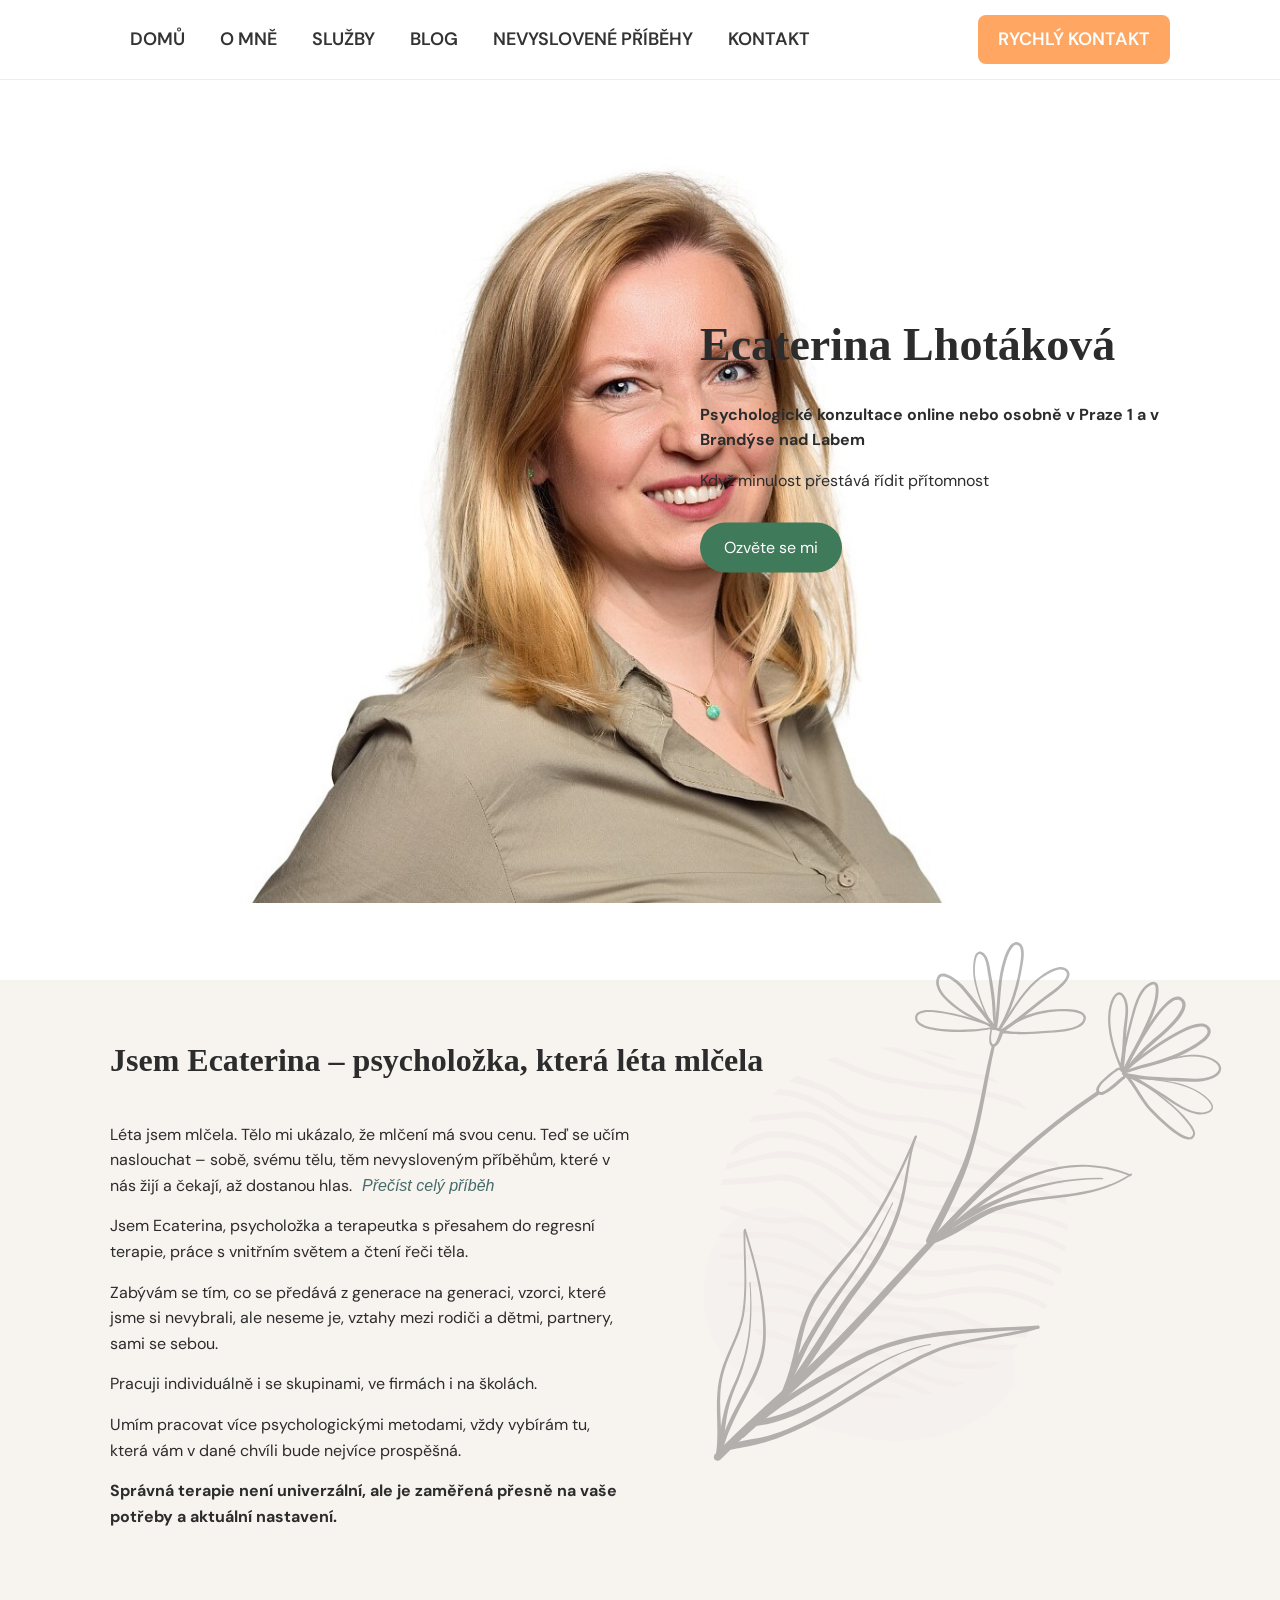
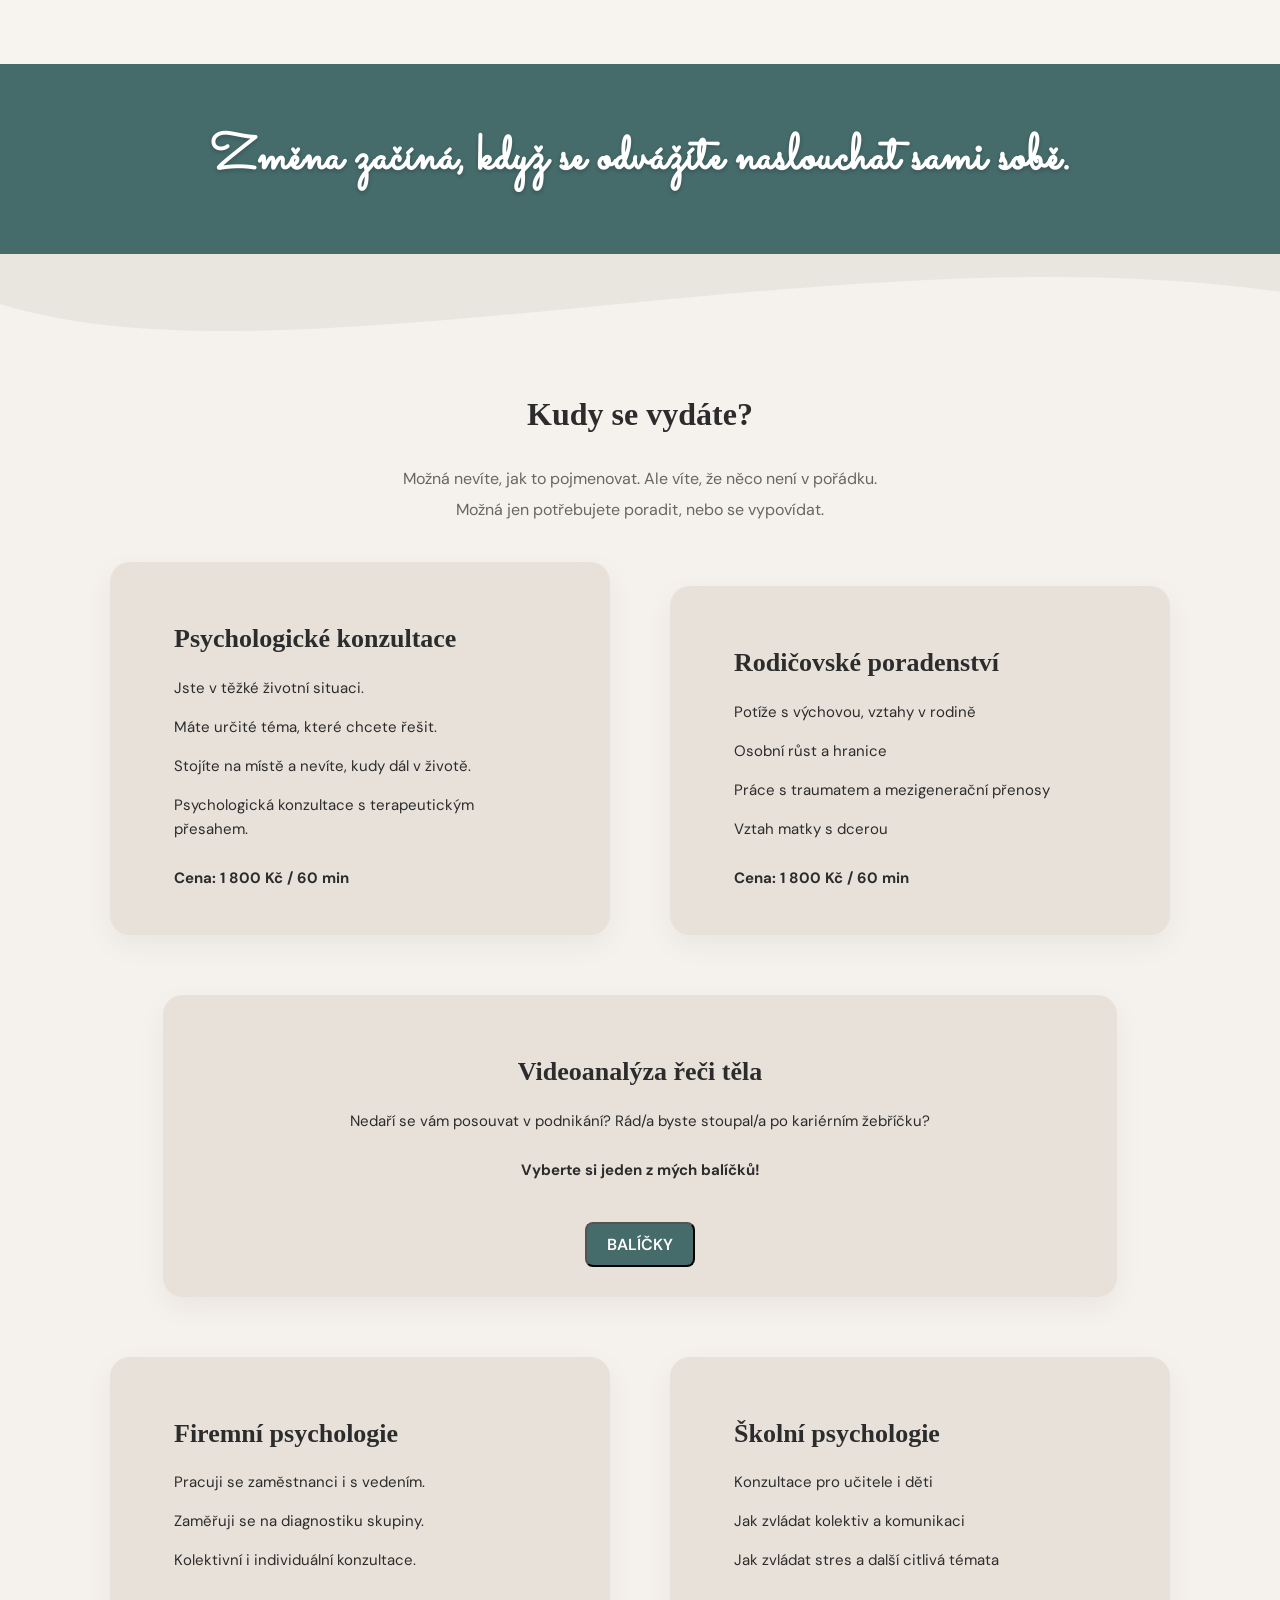
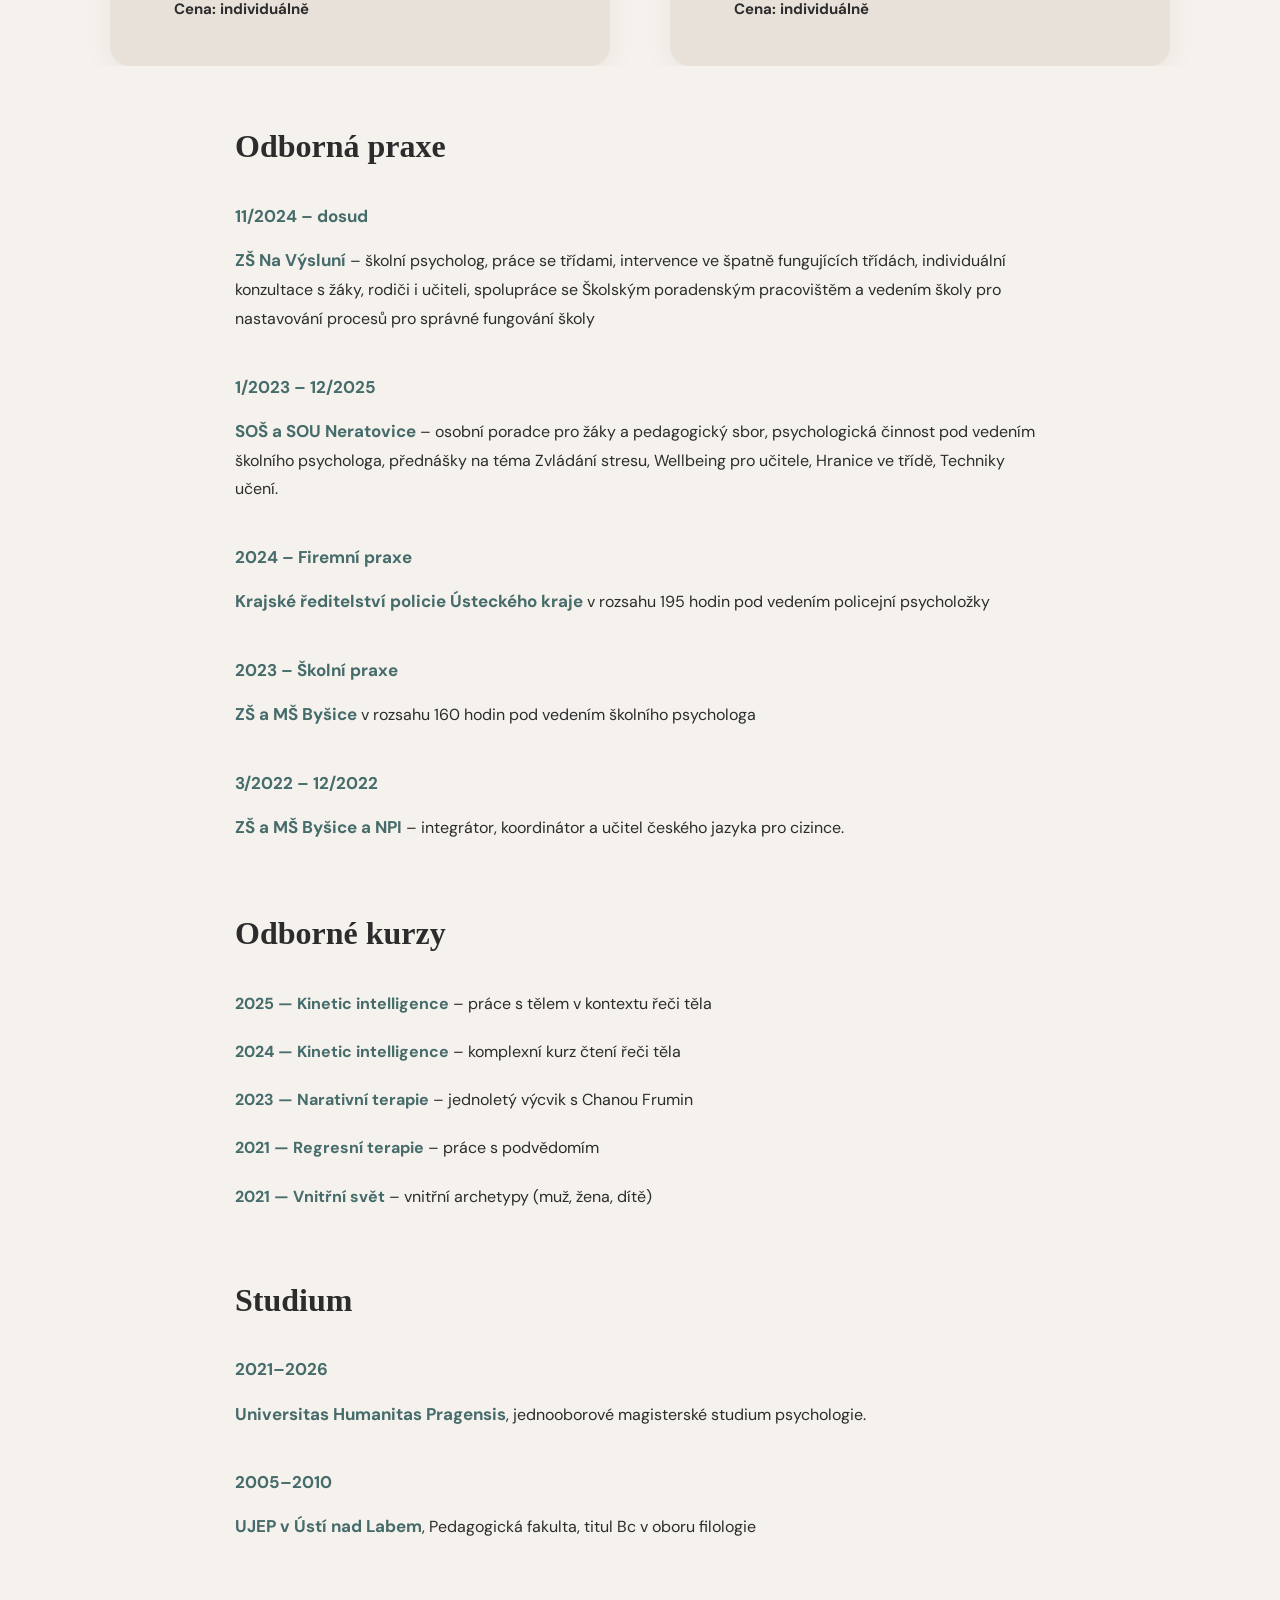
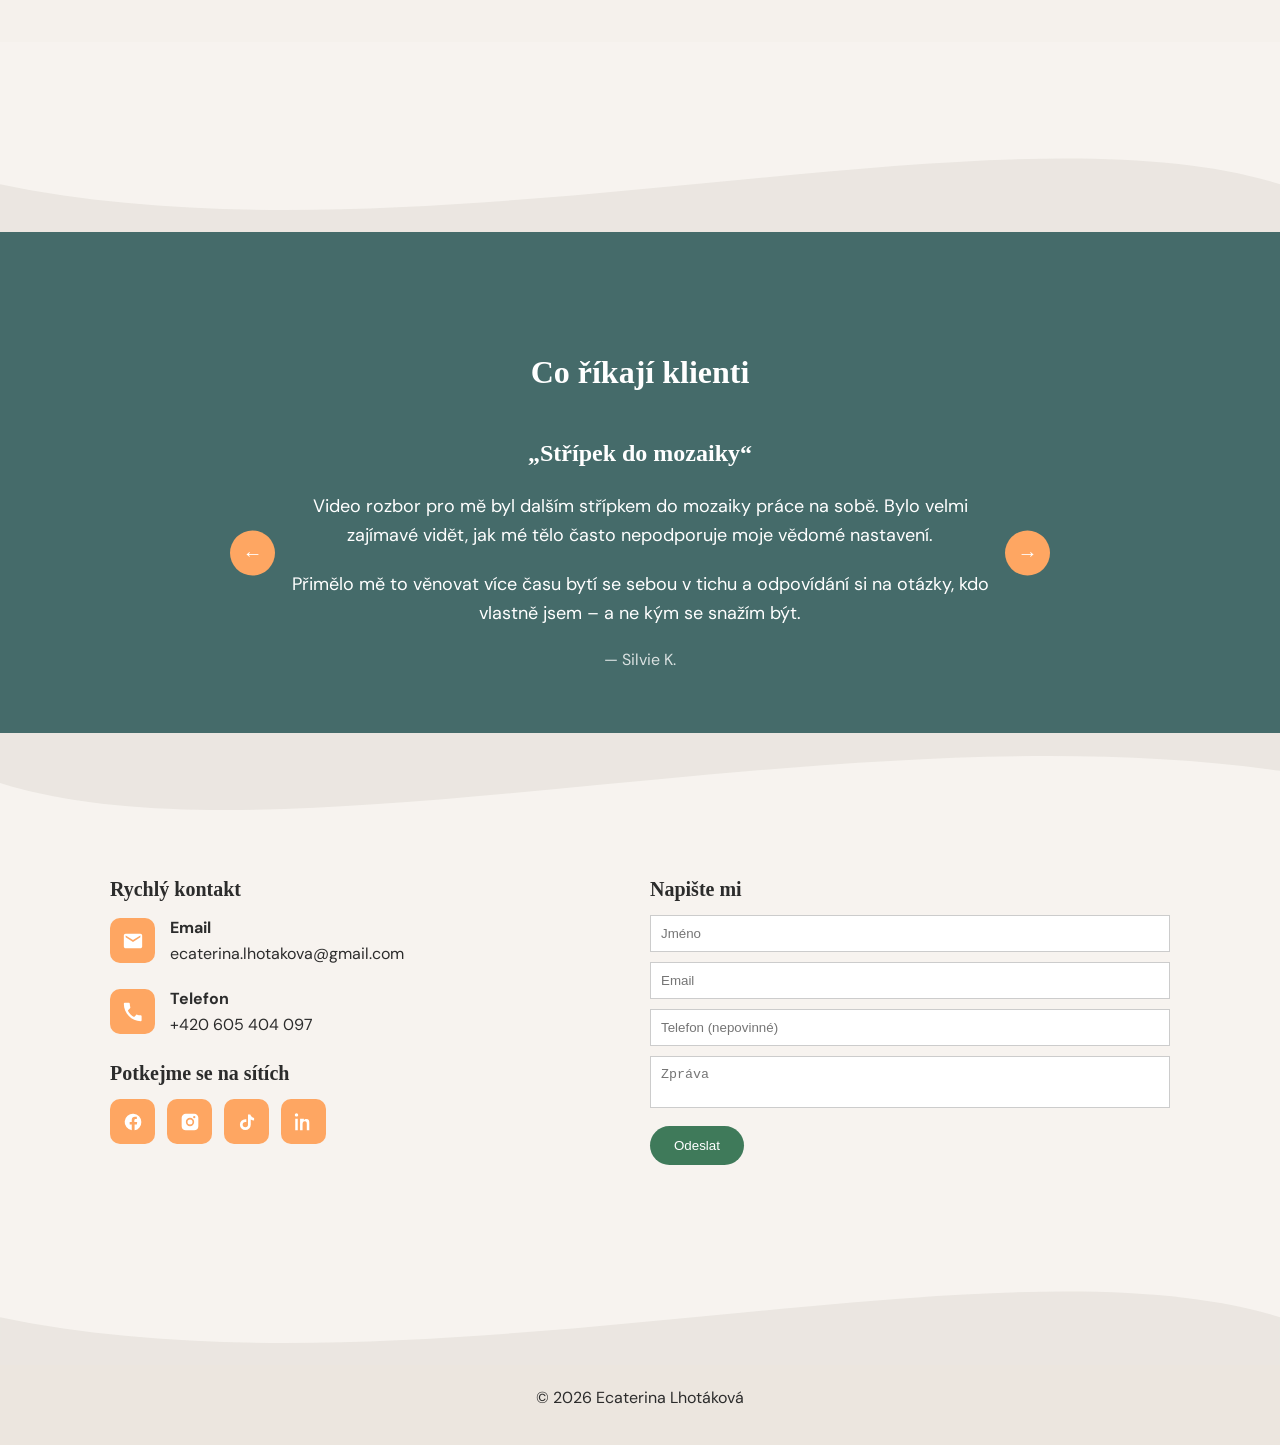
==== commit 78ab5f39: "Update index.html" ====
--- a/index.html
+++ b/index.html
@@ -211,35 +211,35 @@
     <div class="expertise-item">
       <p><strong>11/2024 – dosud</strong></p>
       <p>
-        ZŠ Na Výsluní – školní psycholog, práce se třídami, intervence ve špatně fungujících třídách, individuální konzultace s žáky, rodiči i učiteli, spolupráce se Školským poradenským pracovištěm a vedením školy pro nastavování procesů pro správné fungování školy
+        <strong>ZŠ Na Výsluní</strong> – školní psycholog, práce se třídami, intervence ve špatně fungujících třídách, individuální konzultace s žáky, rodiči i učiteli, spolupráce se Školským poradenským pracovištěm a vedením školy pro nastavování procesů pro správné fungování školy
       </p>
     </div>
 
     <div class="expertise-item">
       <p><strong>1/2023 – 12/2025</strong></p>
       <p>
-        SOŠ a SOU Neratovice – osobní poradce pro žáky a pedagogický sbor, psychologická činnost pod vedením školního psychologa, přednášky na téma Zvládání stresu, Wellbeing pro učitele, Hranice ve třídě, Techniky učení.
+        <strong>SOŠ a SOU Neratovice</strong> – osobní poradce pro žáky a pedagogický sbor, psychologická činnost pod vedením školního psychologa, přednášky na téma Zvládání stresu, Wellbeing pro učitele, Hranice ve třídě, Techniky učení.
       </p>
     </div>
 
     <div class="expertise-item">
       <p><strong>2024 – Firemní praxe</strong></p>
       <p>
-        Krajské ředitelství policie Ústeckého kraje v rozsahu 195 hodin pod vedením policejní psycholožky
+        <strong>Krajské ředitelství policie Ústeckého kraje</strong> v rozsahu 195 hodin pod vedením policejní psycholožky
       </p>
     </div>
 
     <div class="expertise-item">
       <p><strong>2023 – Školní praxe</strong></p>
       <p>
-        ZŠ a MŠ Byšice v rozsahu 160 hodin pod vedením školního psychologa
+        <strong>ZŠ a MŠ Byšice</strong> v rozsahu 160 hodin pod vedením školního psychologa
       </p>
     </div>
 
     <div class="expertise-item">
       <p><strong>3/2022 – 12/2022</strong></p>
       <p>
-        ZŠ a MŠ Byšice a NPI – integrátor, koordinátor a učitel českého jazyka pro cizince.
+        <strong>ZŠ a MŠ Byšice a NPI</strong> – integrátor, koordinátor a učitel českého jazyka pro cizince.
       </p>
     </div>
 
@@ -270,14 +270,14 @@
     <div class="expertise-item">
       <p><strong>2021–2026</strong></p>
       <p>
-        Universitas Humanitas Pragensis, jednooborové magisterské studium psychologie.
+        <strong>Universitas Humanitas Pragensis</strong>, jednooborové magisterské studium psychologie.
       </p>
     </div>
 
     <div class="expertise-item">
       <p><strong>2005–2010</strong></p>
       <p>
-        UJEP v Ústí nad Labem, Pedagogická fakulta, titul Bc v oboru filologie
+        <strong>UJEP v Ústí nad Labem</strong>, Pedagogická fakulta, titul Bc v oboru filologie
       </p>
     </div>
 
--- a/components.css
+++ b/components.css
@@ -736,7 +736,7 @@
 
 /* EXPERTISE */
 .expertise {
-  background: white;
+  background: #f5f1ec;
 }
 
 .expertise-content {
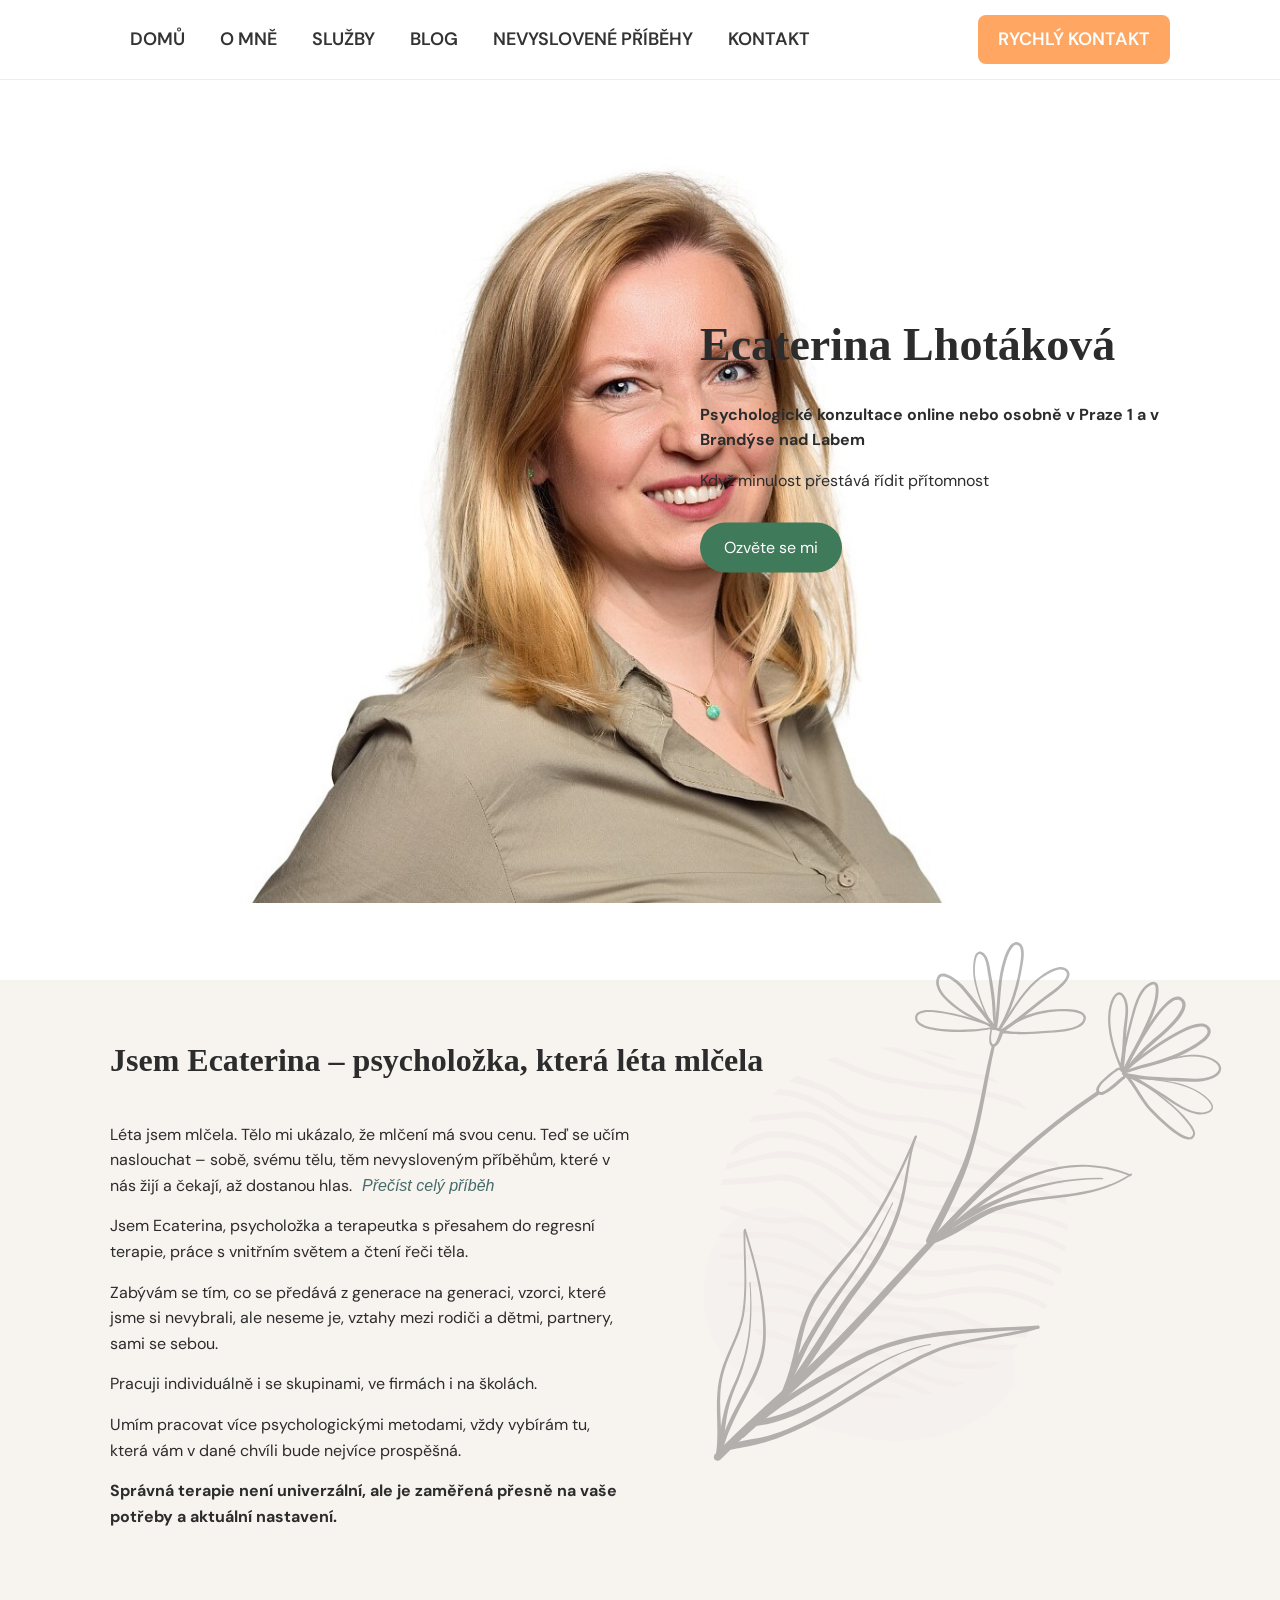
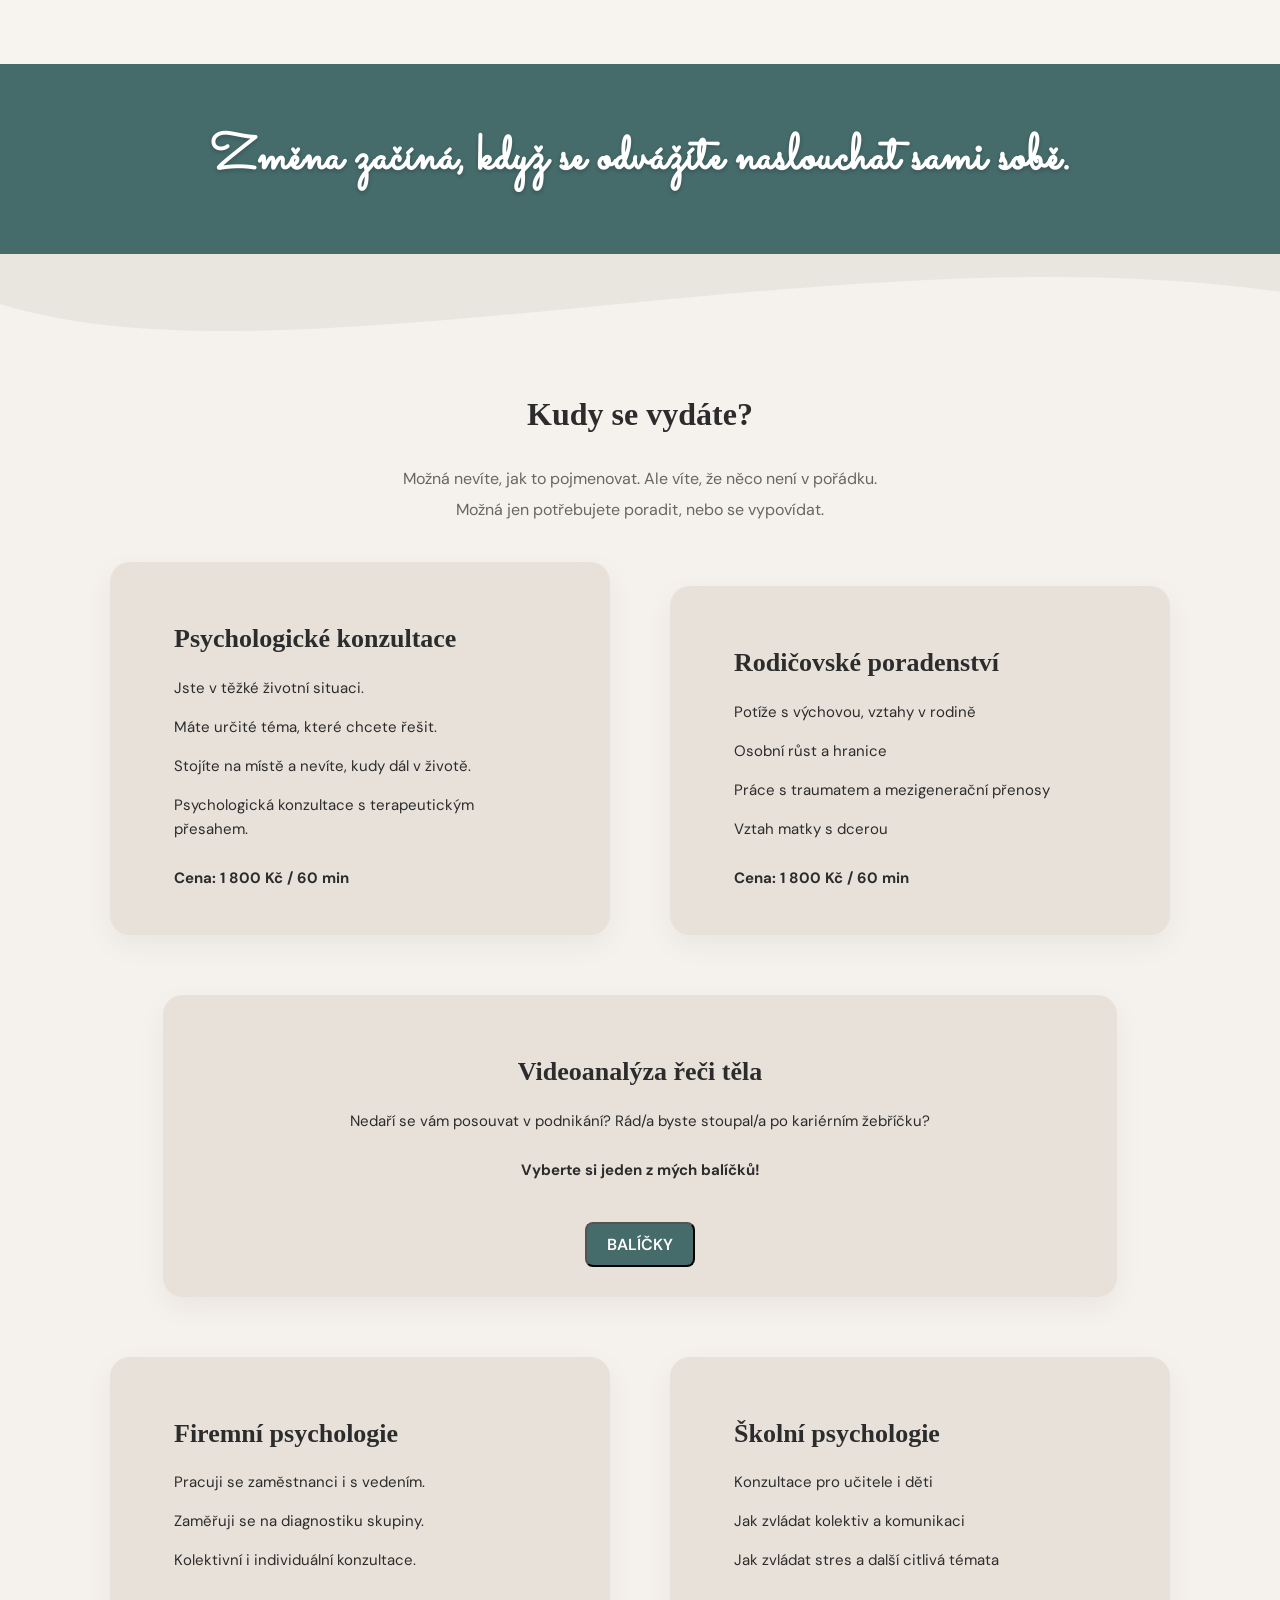
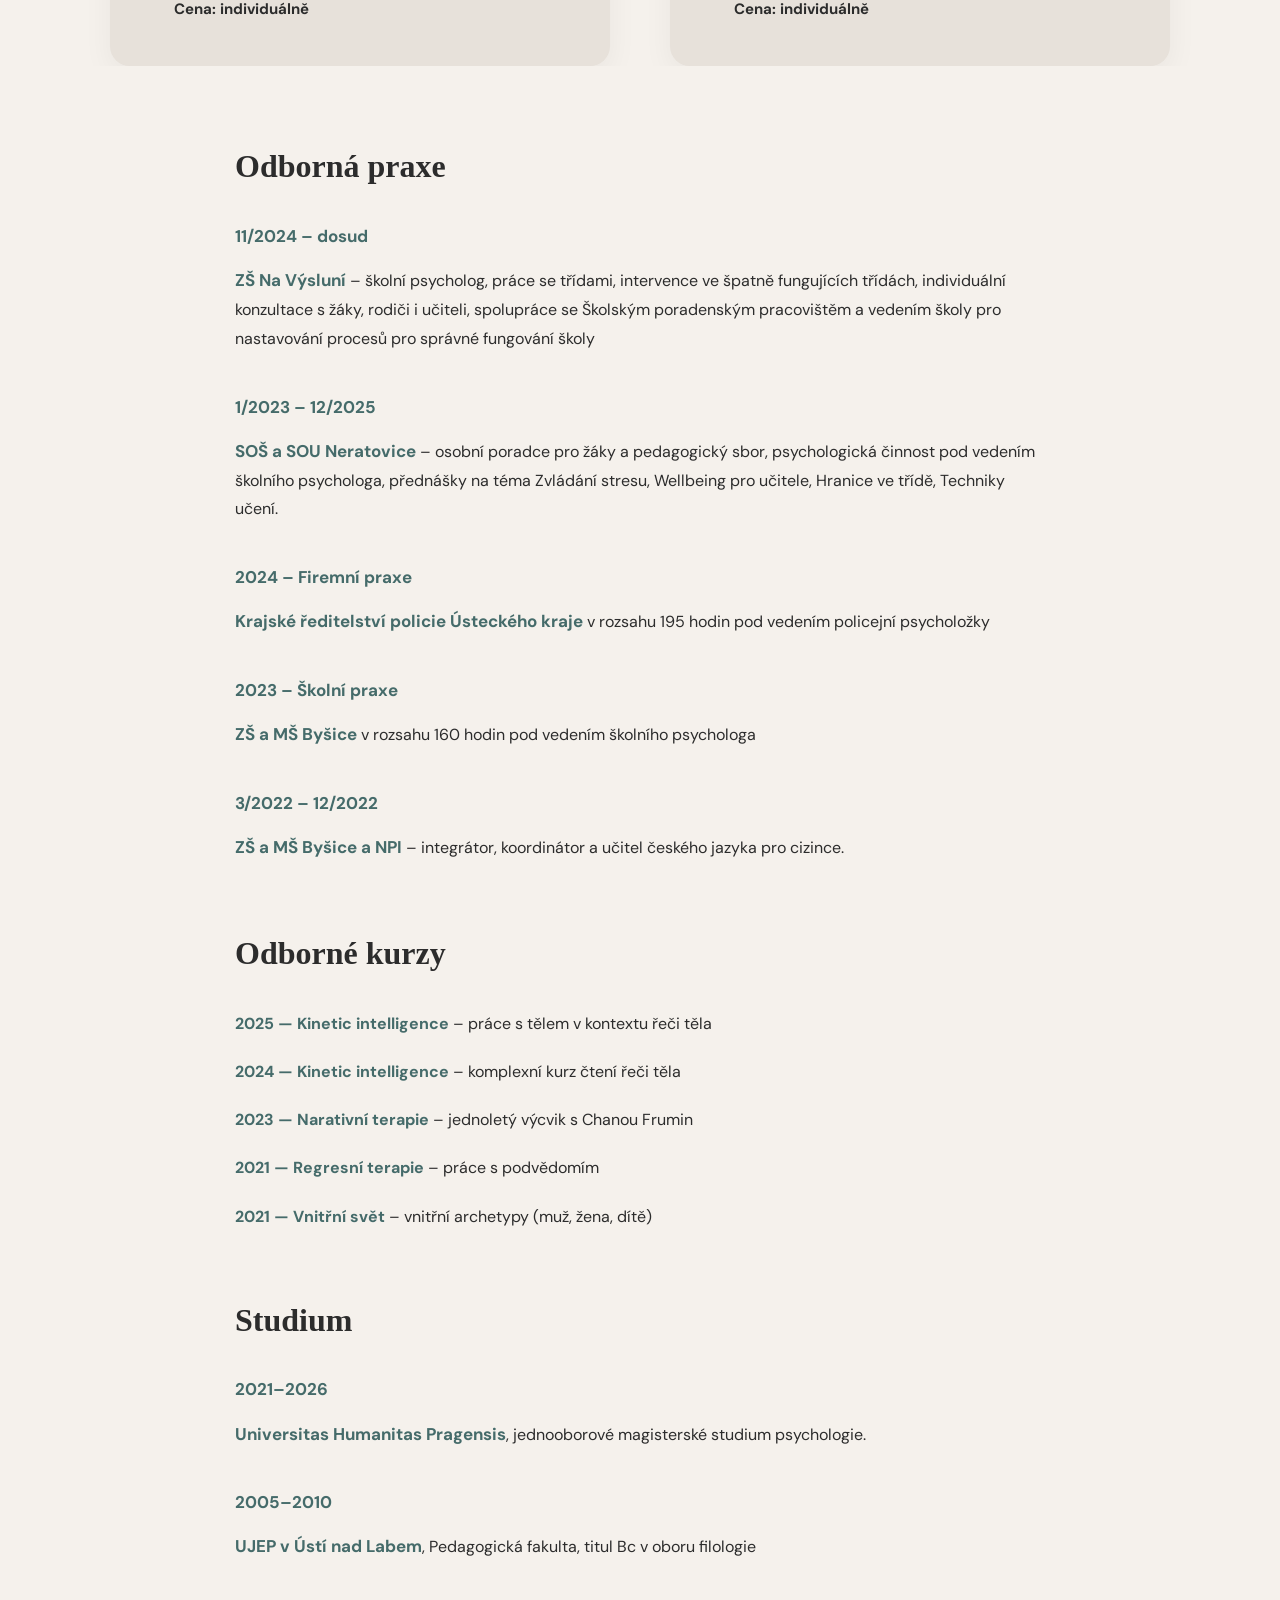
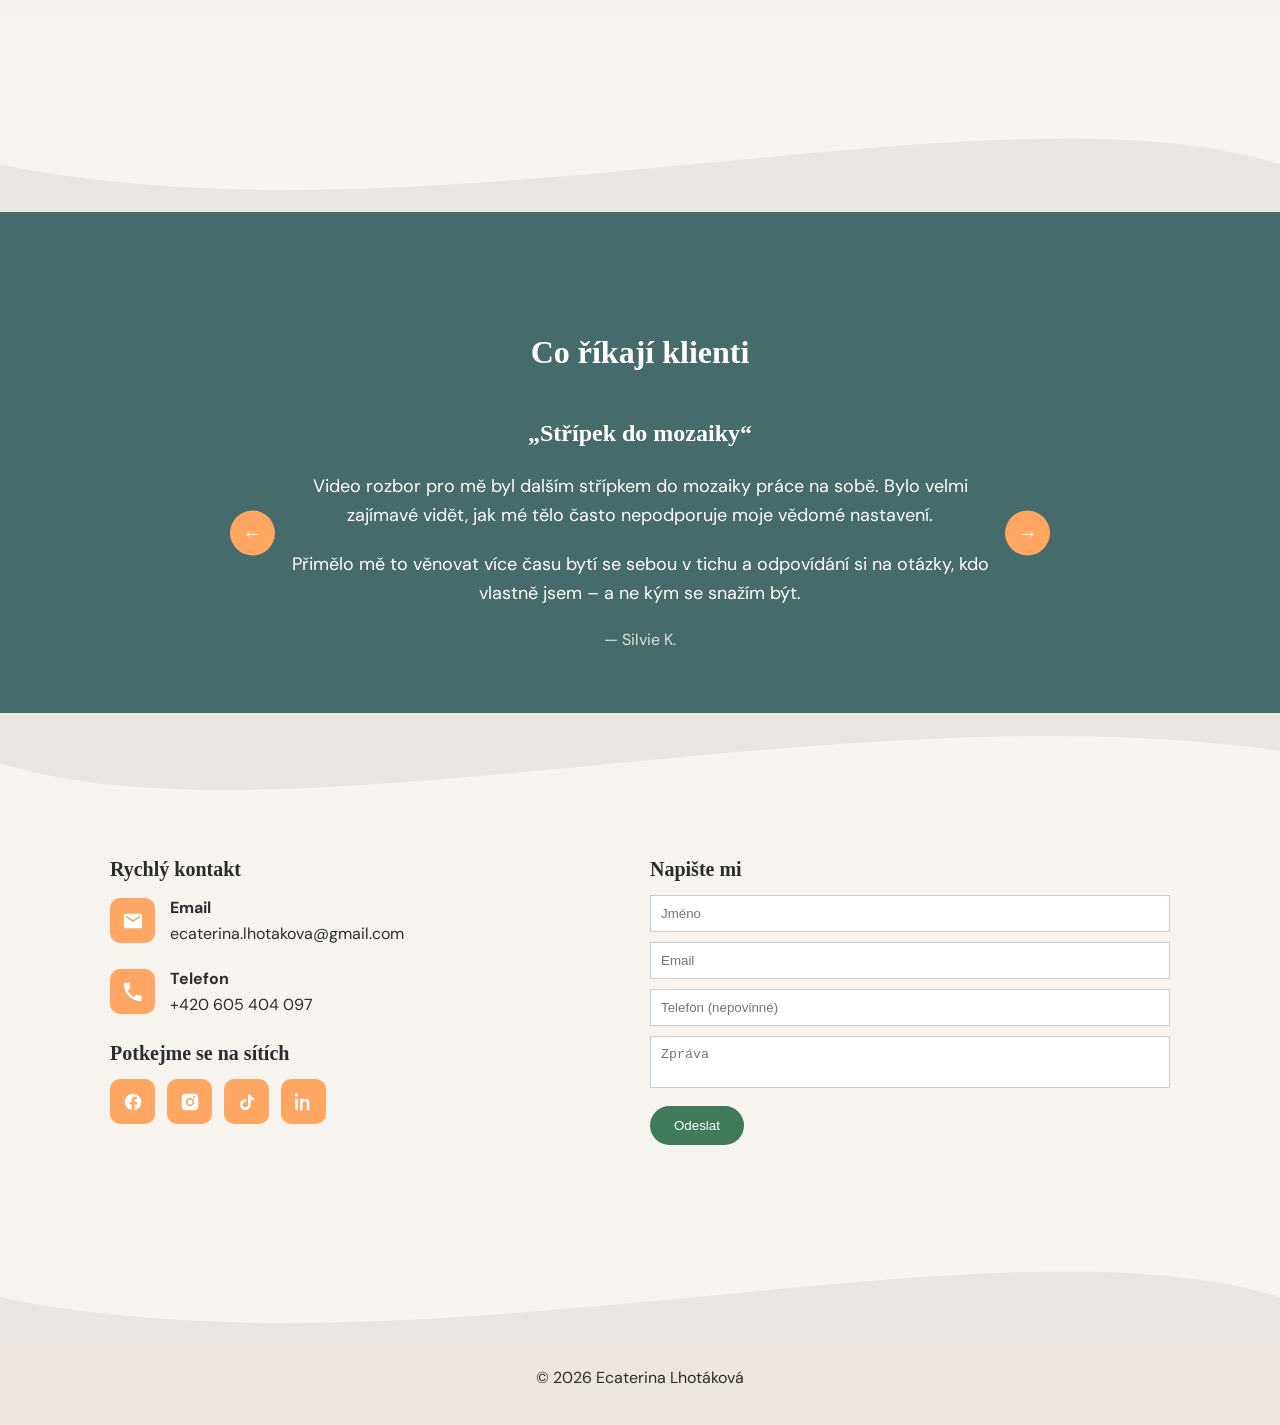
==== commit 95427670: "Update index.html" ====
--- a/index.html
+++ b/index.html
@@ -519,7 +519,7 @@
 }, {passive: true});
 
 function handleSwipe() {
-  const swipeThreshold = 50; // minimální délka swipu v pixelech
+  const swipeThreshold = 50; 
   
   if (touchEndX < touchStartX - swipeThreshold) {
     // Swipe doleva -> další recenze
@@ -536,7 +536,6 @@
   }
 }
 
- /* HAMBURGER MENU + LOCK SCROLL (FULL FIX) */
 const hamburger = document.querySelector('.hamburger');
 const nav = document.querySelector('.nav');
 const navLinks = document.querySelectorAll('.nav a');
@@ -560,7 +559,6 @@
   }
 });
 
-/* ZAVŘENÍ KLIKEM MIMO */
 document.addEventListener('click', function(e) {
   if (!e.target.closest('.header')) {
 
@@ -576,7 +574,6 @@
   }
 });
 
-/* ZAVŘENÍ PO KLIKU NA POLOŽKU */
 navLinks.forEach(link => {
   link.addEventListener('click', function(e) {
 
--- a/components.css
+++ b/components.css
@@ -325,7 +325,7 @@
   display: inline-block;
   margin-top: 25px;
 
-  background: #456B6A; /* stejná barva jako mid-text */
+  background: #456B6A; 
   color: white;
 
   padding: 10px 20px;
@@ -478,7 +478,7 @@
   width: 45px;
   height: 45px;
 
-  border-radius: 10px; /* místo 50% */
+  border-radius: 10px;
 
   background: #FEA662;
   color: white;
@@ -627,7 +627,7 @@
   .hero {
   height: auto !important;
 
-  padding-top: 220px !important; /* 🔥 HLAVNÍ ŘÍZENÍ POZICE */
+  padding-top: 220px !important; 
   padding-bottom: 40px !important;
 
   background-size: contain !important;
@@ -636,7 +636,7 @@
 }
 
 .hero::before {
-  display: none !important; /* 🔥 úplně vypnout */
+  display: none !important; 
 }
 
 .hero-text {
@@ -662,30 +662,30 @@
 
   .reviews-slider {
     display: flex;
-    flex-wrap: wrap;         /* Umožní prvkům skládat se pod sebe */
-    justify-content: center; /* Vše (recenze i šipky) bude na střed */
+    flex-wrap: wrap;         
+    justify-content: center; 
     max-width: 100%;
   }
 
   .review {
-    width: 100%;             /* Recenze zabere celý řádek, čímž odsune šipky pod sebe */
-    order: -1;               /* Pojistka, aby recenze byla vždy nad šipkami */
-    position: relative;      /* Resetuje absolutní pozici z PC */
+    width: 100%;             
+    order: -1;               
+    position: relative;      
     opacity: 0;
-    display: none;           /* Skryje neaktivní recenze */
+    display: none;           
   }
 
   .review.active {
-    display: block;          /* Ukáže jen tu aktivní */
+    display: block;          
     opacity: 1;
-    margin-bottom: 30px;     /* Mezera mezi textem a šipkami */
+    margin-bottom: 30px;     
   }
 
   .arrow {
-    position: static;        /* Šipky přestanou "létat" a sednou si do řady */
+    position: static;        
     transform: none;
-    margin: 0 30px;          /* Mezera mezi šipkami navzájem */
-    display: flex;           /* Aby zůstaly viditelné a vycentrované */
+    margin: 0 30px;          
+    display: flex;          
     align-items: center;
     justify-content: center;
   }
@@ -720,8 +720,6 @@
     overflow: hidden;
   }
 }
-
-/* INLINE ODKAZ V TEXTU */
 .inline-story-link {
   color: #456B6A;
   text-decoration: none;
@@ -734,9 +732,10 @@
   opacity: 0.7;
 }
 
-/* EXPERTISE */
 .expertise {
   background: #f5f1ec;
+  padding-top: 80px;
+  padding-bottom: 20px;
 }
 
 .expertise-content {
